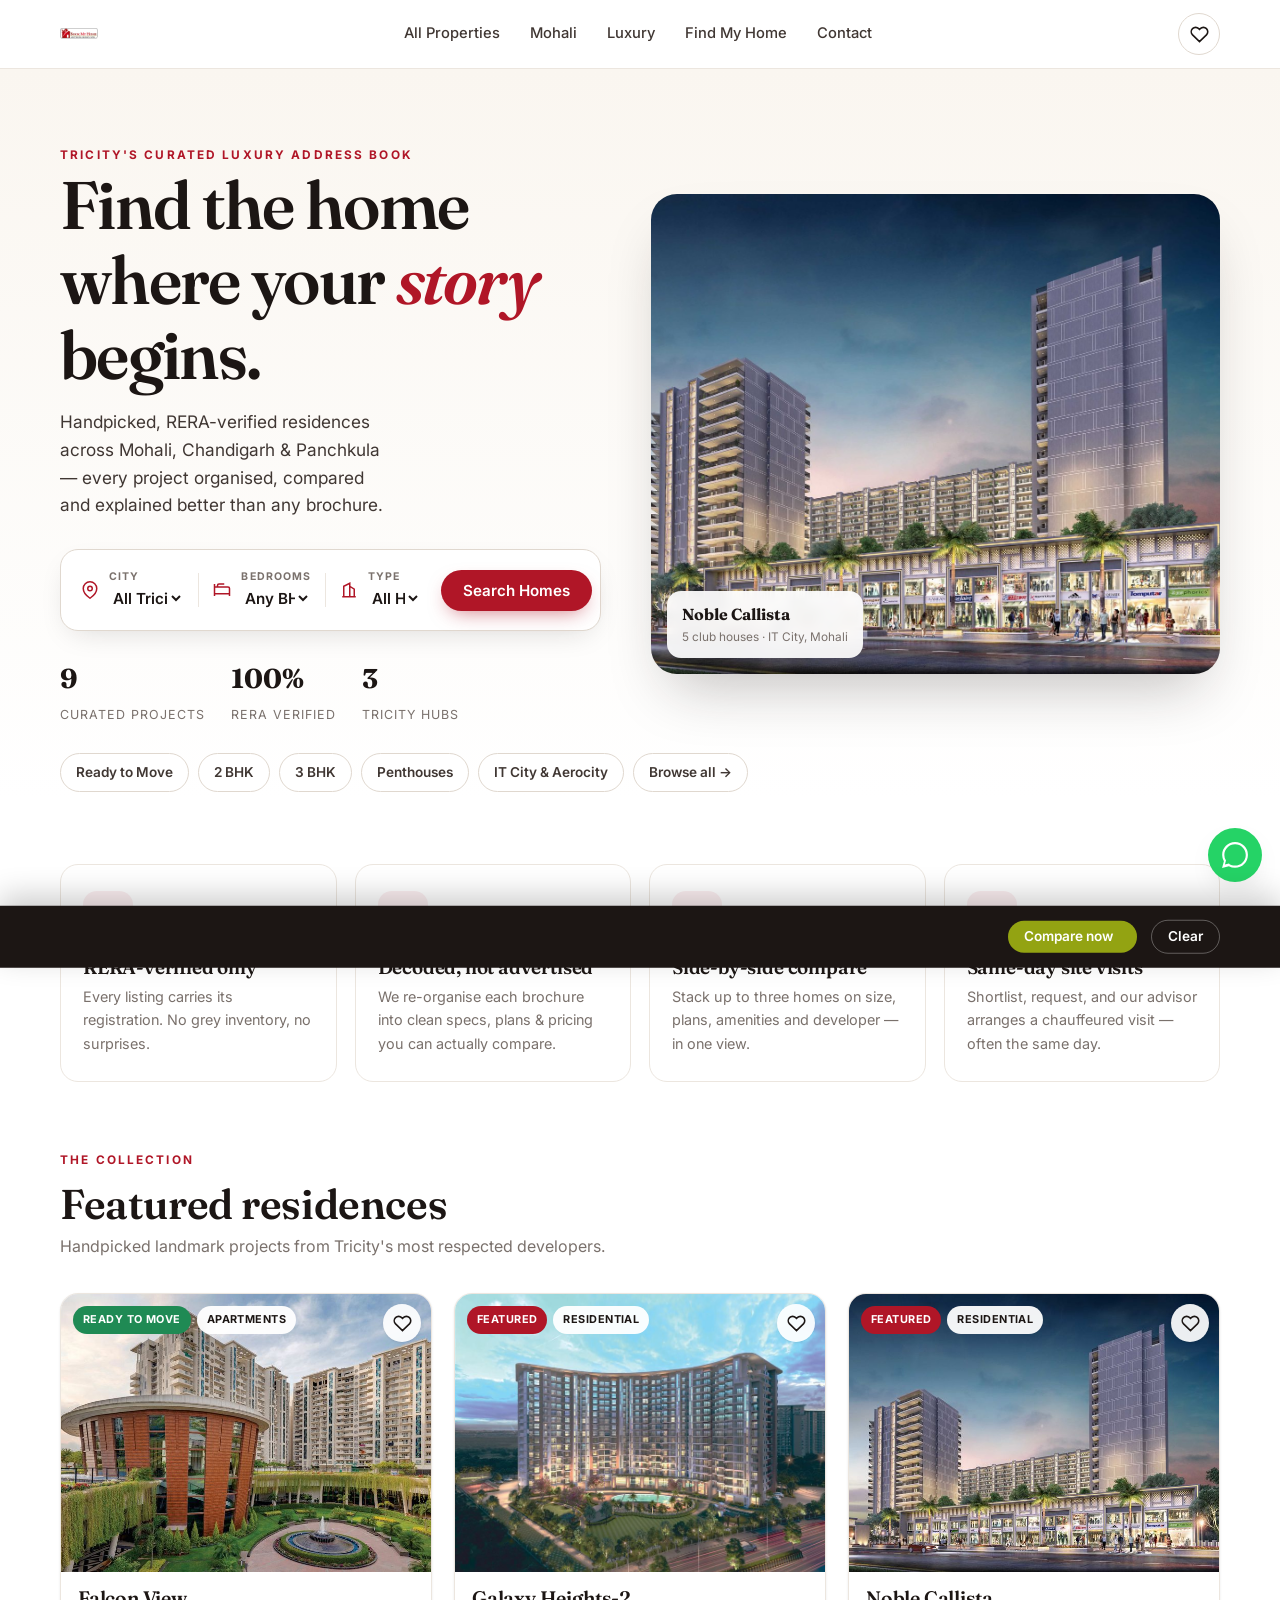
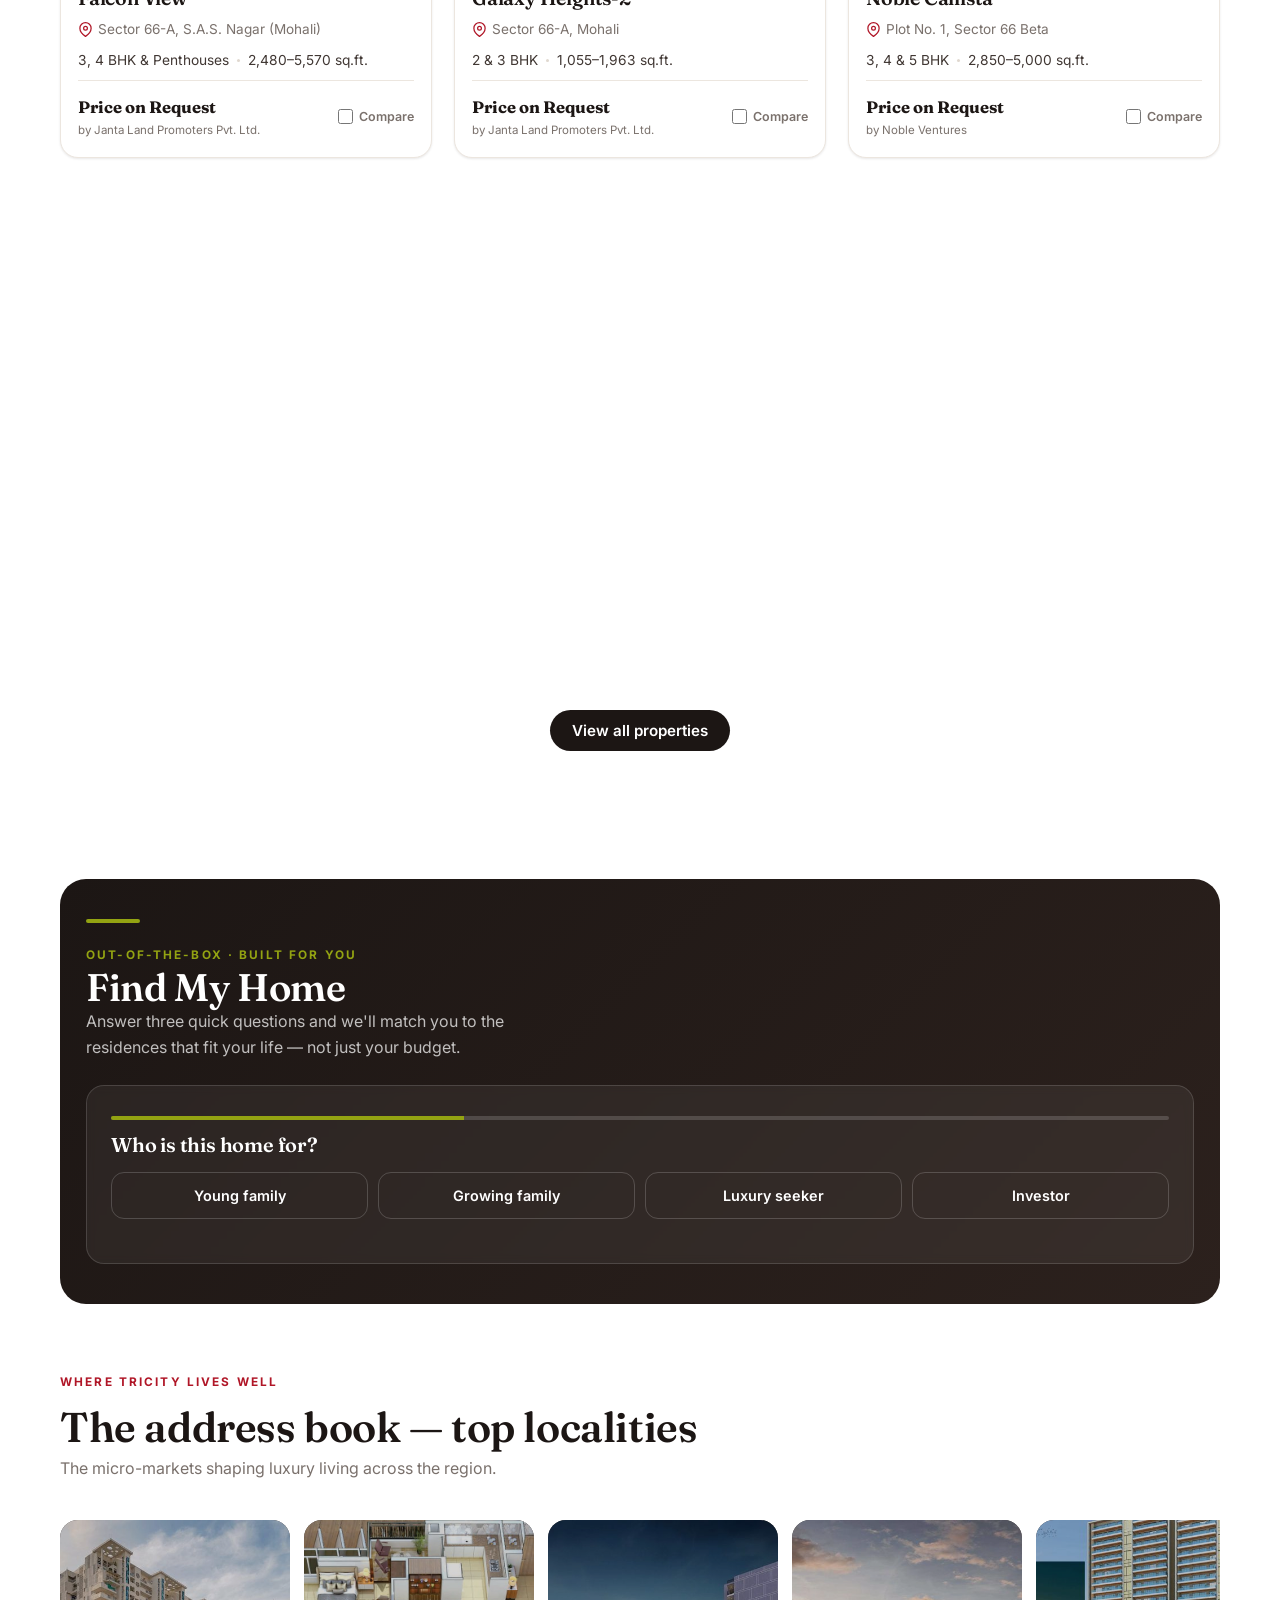
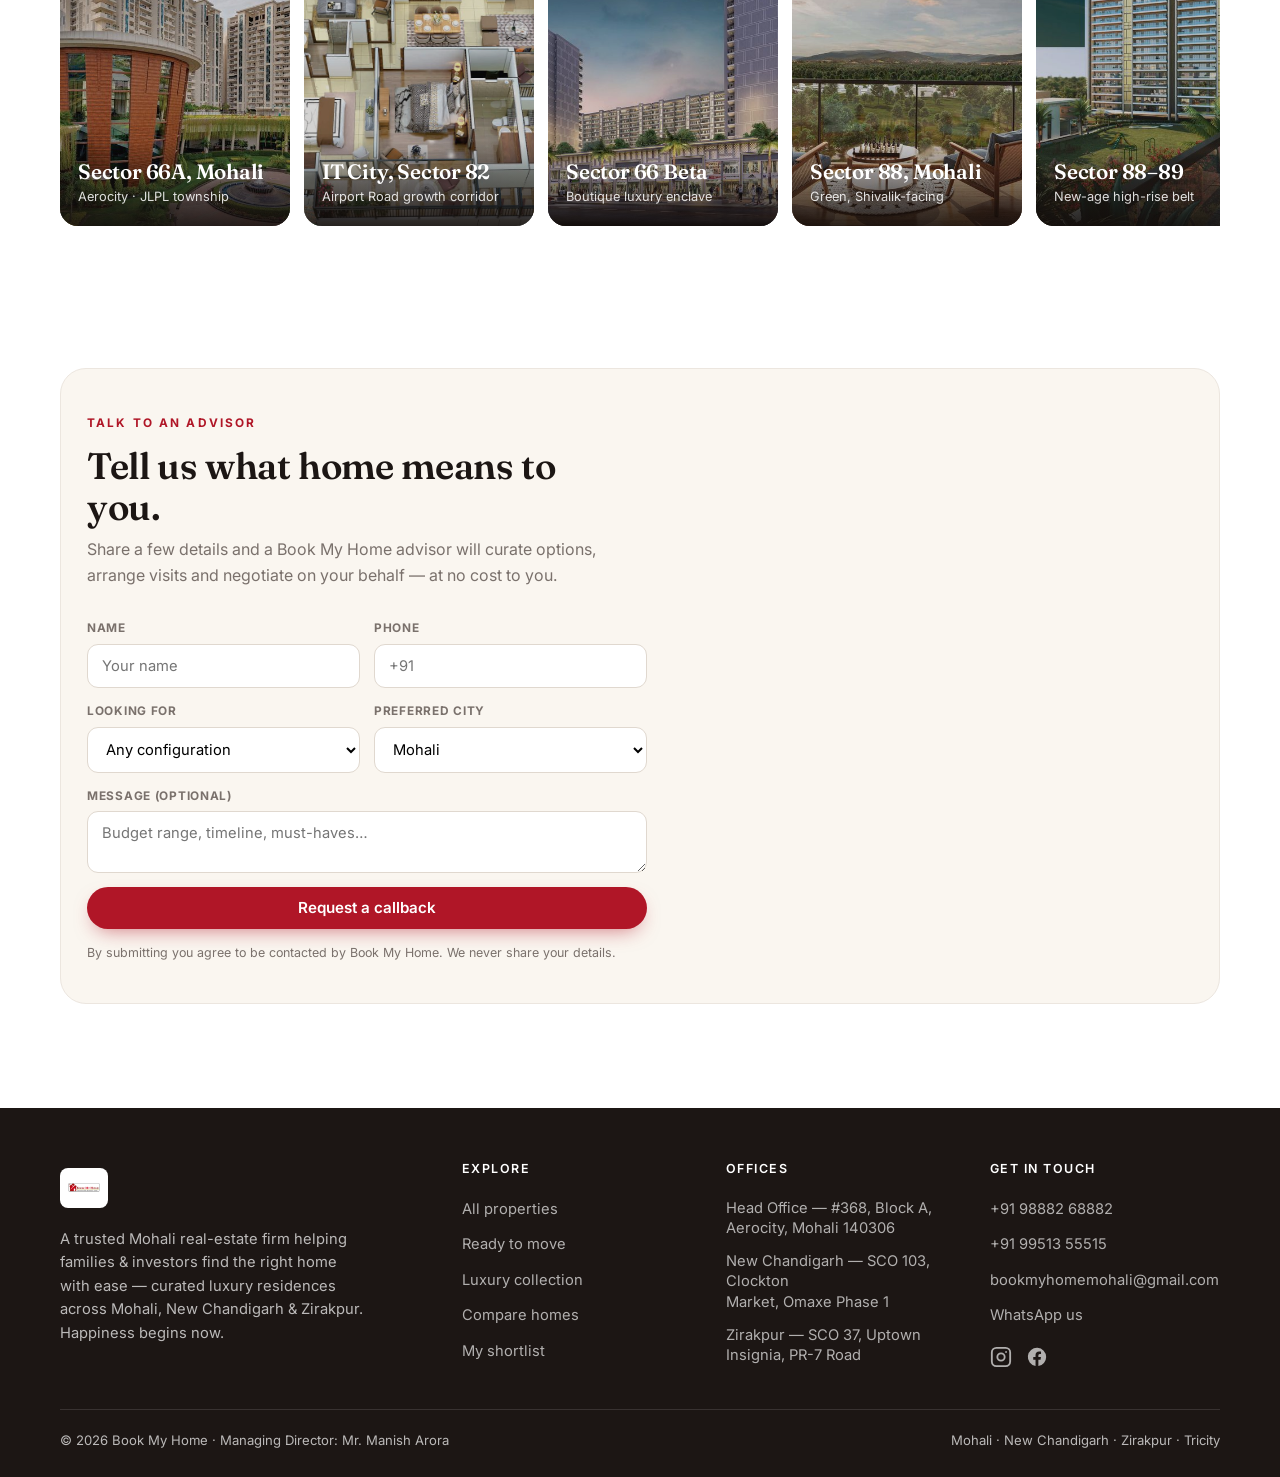
==== index.html @ 7f969dc4 "Book My Home — Tricity luxury property platform Static mobile-first listing site built from 9 develo" ====
<!DOCTYPE html>
<html lang="en">
<head>
<meta charset="UTF-8">
<meta name="viewport" content="width=device-width, initial-scale=1, viewport-fit=cover">
<title>Book My Home — Luxury Homes in Tricity · Mohali, Chandigarh & Panchkula</title>
<meta name="description" content="Discover handpicked luxury residences across Mohali, Chandigarh & Panchkula. RERA-verified projects, organised better than any brochure. Happiness begins now.">
<link rel="preconnect" href="https://fonts.googleapis.com">
<link rel="preconnect" href="https://fonts.gstatic.com" crossorigin>
<link href="https://fonts.googleapis.com/css2?family=Fraunces:ital,opsz,wght@0,9..144,400;0,9..144,500;0,9..144,600;1,9..144,500&family=Inter:wght@400;500;600;700&display=swap" rel="stylesheet">
<link rel="stylesheet" href="assets/css/styles.css">
<link rel="icon" href="assets/img/logo.jpg">
</head>
<body>

<!-- HEADER -->
<header class="site-header">
  <div class="wrap nav">
    <a class="brand" href="index.html">
      <img src="assets/img/logo.jpg" alt="Book My Home">
    </a>
    <nav class="nav-links">
      <a href="listings.html">All Properties</a>
      <a href="listings.html?city=Mohali">Mohali</a>
      <a href="listings.html?type=Penthouses">Luxury</a>
      <a href="#matcher">Find My Home</a>
      <a href="#contact">Contact</a>
    </nav>
    <div class="nav-actions">
      <a href="shortlist.html" class="icon-btn" aria-label="Shortlist">
        <svg width="19" height="19" viewBox="0 0 24 24" fill="none" stroke="currentColor" stroke-width="2"><path d="M20.8 4.6a5.5 5.5 0 00-7.8 0L12 5.6l-1-1a5.5 5.5 0 00-7.8 7.8l1 1L12 21l7.8-7.6 1-1a5.5 5.5 0 000-7.8z"/></svg>
        <span class="badge" data-shortlist-count style="display:none">0</span>
      </a>
      <a href="#contact" class="btn btn-primary btn-sm" style="display:none" id="hdrCta">Enquire</a>
      <button class="burger" id="burger" aria-label="Menu">
        <svg width="20" height="20" viewBox="0 0 24 24" fill="none" stroke="currentColor" stroke-width="2"><path d="M3 6h18M3 12h18M3 18h18"/></svg>
      </button>
    </div>
  </div>
</header>

<!-- MOBILE DRAWER -->
<div class="drawer" id="drawer">
  <div class="drawer-bg" data-close></div>
  <div class="drawer-panel">
    <div class="drawer-top">
      <img src="assets/img/logo.jpg" alt="Book My Home" style="height:34px">
      <button class="icon-btn" data-close aria-label="Close">✕</button>
    </div>
    <a href="listings.html">All Properties</a>
    <a href="listings.html?city=Mohali">Mohali</a>
    <a href="listings.html?type=Penthouses">Luxury Collection</a>
    <a href="#matcher" data-close>Find My Home</a>
    <a href="shortlist.html">My Shortlist</a>
    <a href="compare.html">Compare</a>
    <a href="#contact" data-close>Contact</a>
    <a href="#contact" class="btn btn-primary" style="margin-top:14px" data-close>Get a Callback</a>
  </div>
</div>

<!-- HERO -->
<section class="hero">
  <div class="wrap hero-inner">
    <div class="reveal">
      <span class="eyebrow">Tricity's curated luxury address book</span>
      <h1>Find the home<br>where your <em>story</em><br>begins.</h1>
      <p class="lede">Handpicked, RERA-verified residences across Mohali, Chandigarh &amp; Panchkula — every project organised, compared and explained better than any brochure.</p>
      <!-- SEARCH -->
      <form class="searchbar" id="heroSearch" action="listings.html">
        <label class="field">
          <svg width="18" height="18" viewBox="0 0 24 24" fill="none" stroke="currentColor" stroke-width="2"><path d="M21 10c0 7-9 13-9 13s-9-6-9-13a9 9 0 0118 0z"/><circle cx="12" cy="10" r="3"/></svg>
          <span><label style="display:block">City</label>
          <select name="city"><option value="">All Tricity</option><option>Mohali</option><option>Chandigarh</option><option>Panchkula</option></select></span>
        </label>
        <div class="div"></div>
        <label class="field">
          <svg width="18" height="18" viewBox="0 0 24 24" fill="none" stroke="currentColor" stroke-width="2"><path d="M2 4v16M2 8h18a2 2 0 012 2v10M2 17h20M6 8V6a2 2 0 012-2h7"/></svg>
          <span><label style="display:block">Bedrooms</label>
          <select name="bhk"><option value="">Any BHK</option><option value="2">2 BHK</option><option value="3">3 BHK</option><option value="4">4 BHK</option><option value="5">5 BHK</option></select></span>
        </label>
        <div class="div"></div>
        <label class="field">
          <svg width="18" height="18" viewBox="0 0 24 24" fill="none" stroke="currentColor" stroke-width="2"><path d="M3 21h18M5 21V7l8-4v18M19 21V11l-6-4"/></svg>
          <span><label style="display:block">Type</label>
          <select name="type"><option value="">All Homes</option><option>Apartments</option><option>Penthouses</option><option>Villas</option></select></span>
        </label>
        <div class="go"><button class="btn btn-primary btn-block" type="submit">Search Homes</button></div>
      </form>
      <div class="hero-stats">
        <div class="s"><b id="stProj">9</b><span>Curated projects</span></div>
        <div class="s"><b>100%</b><span>RERA verified</span></div>
        <div class="s"><b>3</b><span>Tricity hubs</span></div>
      </div>
    </div>
    <div class="hero-visual reveal">
      <img src="assets/img/projects/noble-callista/hero.jpg" alt="Luxury residences in Tricity" onerror="this.src='assets/img/projects/falcon-view/hero.jpg'">
      <div class="tag"><b>Noble Callista</b><span>5 club houses · IT City, Mohali</span></div>
    </div>
  </div>

  <!-- quick chips -->
  <div class="wrap" style="padding-top:26px;padding-bottom:8px">
    <div class="chips" id="quickChips">
      <a class="chip" href="listings.html?status=Ready">Ready to Move</a>
      <a class="chip" href="listings.html?bhk=2">2 BHK</a>
      <a class="chip" href="listings.html?bhk=3">3 BHK</a>
      <a class="chip" href="listings.html?type=Penthouses">Penthouses</a>
      <a class="chip" href="listings.html?city=Mohali">IT City &amp; Aerocity</a>
      <a class="chip" href="listings.html">Browse all →</a>
    </div>
  </div>
</section>

<!-- VALUE PROPS -->
<section class="section">
  <div class="wrap">
    <div class="vp-grid">
      <div class="vp reveal">
        <div class="ic"><svg width="24" height="24" viewBox="0 0 24 24" fill="none" stroke="currentColor" stroke-width="2"><path d="M9 11l3 3 8-8"/><path d="M20 12v6a2 2 0 01-2 2H6a2 2 0 01-2-2V6a2 2 0 012-2h9"/></svg></div>
        <h3>RERA-verified only</h3><p>Every listing carries its registration. No grey inventory, no surprises.</p>
      </div>
      <div class="vp reveal">
        <div class="ic"><svg width="24" height="24" viewBox="0 0 24 24" fill="none" stroke="currentColor" stroke-width="2"><path d="M4 4h16v4H4zM4 12h16v8H4z"/><path d="M8 16h4"/></svg></div>
        <h3>Decoded, not advertised</h3><p>We re-organise each brochure into clean specs, plans &amp; pricing you can actually compare.</p>
      </div>
      <div class="vp reveal">
        <div class="ic"><svg width="24" height="24" viewBox="0 0 24 24" fill="none" stroke="currentColor" stroke-width="2"><path d="M3 3v18h18"/><path d="M7 14l4-4 3 3 5-6"/></svg></div>
        <h3>Side-by-side compare</h3><p>Stack up to three homes on size, plans, amenities and developer — in one view.</p>
      </div>
      <div class="vp reveal">
        <div class="ic"><svg width="24" height="24" viewBox="0 0 24 24" fill="none" stroke="currentColor" stroke-width="2"><circle cx="12" cy="12" r="9"/><path d="M12 7v5l3 2"/></svg></div>
        <h3>Same-day site visits</h3><p>Shortlist, request, and our advisor arranges a chauffeured visit — often the same day.</p>
      </div>
    </div>
  </div>
</section>

<!-- FEATURED -->
<section class="section" style="padding-top:0">
  <div class="wrap">
    <div class="section-head">
      <span class="eyebrow">The collection</span>
      <h2>Featured residences</h2>
      <p>Handpicked landmark projects from Tricity's most respected developers.</p>
    </div>
    <div class="grid cards" id="featuredGrid"></div>
    <div class="center" style="margin-top:34px"><a href="listings.html" class="btn btn-dark">View all properties</a></div>
  </div>
</section>

<!-- FIND MY HOME (matcher) -->
<section class="section" id="matcher">
  <div class="wrap">
    <div class="matcher reveal">
      <div class="accent-line"></div>
      <span class="eyebrow" style="color:var(--accent)">Out-of-the-box · built for you</span>
      <h2>Find My Home</h2>
      <p>Answer three quick questions and we'll match you to the residences that fit your life — not just your budget.</p>
      <div class="q-card" id="matchQ">
        <div class="q-progress"><i id="qBar"></i></div>
        <h3 id="qTitle" style="color:#fff;margin-top:14px;font-size:1.25rem">Who is this home for?</h3>
        <div class="opts" id="qOpts"></div>
        <div style="display:flex;gap:10px;margin-top:20px">
          <button class="btn btn-ghost btn-sm" id="qBack" style="background:transparent;color:#fff;border-color:rgba(255,255,255,.25);display:none">Back</button>
        </div>
      </div>
      <div id="matchResult" class="hide"></div>
    </div>
  </div>
</section>

<!-- LOCALITIES -->
<section class="section" style="padding-top:0">
  <div class="wrap">
    <div class="section-head">
      <span class="eyebrow">Where Tricity lives well</span>
      <h2>The address book — top localities</h2>
      <p>The micro-markets shaping luxury living across the region.</p>
    </div>
    <div class="loc-strip" id="locStrip"></div>
  </div>
</section>

<!-- CTA / CONTACT -->
<section class="section" id="contact">
  <div class="wrap">
    <div style="background:var(--cream);border:1px solid var(--line);border-radius:var(--radius-lg);padding:40px 26px;display:grid;gap:30px" class="reveal">
      <div style="max-width:520px">
        <span class="eyebrow">Talk to an advisor</span>
        <h2 style="font-size:clamp(1.6rem,5vw,2.3rem);margin:10px 0">Tell us what home means to you.</h2>
        <p style="color:var(--muted)">Share a few details and a Book My Home advisor will curate options, arrange visits and negotiate on your behalf — at no cost to you.</p>
      </div>
      <form id="leadForm" style="display:grid;gap:14px;max-width:560px">
        <div style="display:grid;gap:14px;grid-template-columns:1fr 1fr">
          <div class="field-row"><label>Name</label><input name="name" required placeholder="Your name"></div>
          <div class="field-row"><label>Phone</label><input name="phone" required placeholder="+91" inputmode="tel"></div>
        </div>
        <div style="display:grid;gap:14px;grid-template-columns:1fr 1fr">
          <div class="field-row"><label>Looking for</label>
            <select name="bhk"><option value="">Any configuration</option><option>2 BHK</option><option>3 BHK</option><option>4 BHK</option><option>5 BHK / Penthouse</option></select></div>
          <div class="field-row"><label>Preferred city</label>
            <select name="city"><option>Mohali</option><option>Chandigarh</option><option>Panchkula</option><option>Open to all</option></select></div>
        </div>
        <div class="field-row"><label>Message (optional)</label><textarea name="msg" rows="2" placeholder="Budget range, timeline, must-haves…"></textarea></div>
        <button class="btn btn-primary" type="submit">Request a callback</button>
        <p style="font-size:.78rem;color:var(--muted)">By submitting you agree to be contacted by Book My Home. We never share your details.</p>
      </form>
    </div>
  </div>
</section>

<!-- FOOTER -->
<footer class="footer" id="footer"></footer>

<!-- FAB -->
<div class="fab">
  <a class="wa" href="https://wa.me/919888268882?text=Hi%20Book%20My%20Home%2C%20I'm%20looking%20for%20a%20home%20in%20Tricity" aria-label="WhatsApp" target="_blank" rel="noopener">
    <svg width="26" height="26" viewBox="0 0 24 24" fill="currentColor"><path d="M.057 24l1.687-6.163a11.867 11.867 0 01-1.587-5.946C.16 5.335 5.495 0 12.05 0a11.82 11.82 0 018.413 3.488 11.82 11.82 0 013.48 8.414c-.003 6.557-5.338 11.892-11.893 11.892a11.9 11.9 0 01-5.688-1.448L.057 24zm6.597-3.807c1.676.995 3.276 1.591 5.392 1.592 5.448 0 9.886-4.434 9.889-9.885.002-5.462-4.415-9.89-9.881-9.892-5.452 0-9.887 4.434-9.889 9.884a9.86 9.86 0 001.51 5.26l-.999 3.648 3.743-.927.235.085z"/></svg>
  </a>
  <button class="top" id="toTop" style="display:none" aria-label="Top">
    <svg width="22" height="22" viewBox="0 0 24 24" fill="none" stroke="currentColor" stroke-width="2"><path d="M12 19V5M5 12l7-7 7 7"/></svg>
  </button>
</div>

<script src="assets/js/data.js"></script>
<script src="assets/js/app.js"></script>
<script src="assets/js/footer.js"></script>
<script src="assets/js/home.js"></script>
</body>
</html>
---- assets/css/styles.css ----
/* ============================================================
   Book My Home — design system
   Tricity (Mohali · Chandigarh · Panchkula) luxury property platform
   Mobile-first. No framework, no build step.
   ============================================================ */

:root{
  /* brand (from logo) */
  --brand:#b01627;          /* deep red */
  --brand-dark:#7d0f1b;
  --brand-soft:#fbeef0;
  --accent:#93a312;         /* olive-lime accent line */
  --accent-dark:#76850c;
  --gold:#b8923f;

  --ink:#1c1614;
  --ink-2:#403733;
  --muted:#7a716c;
  --line:#ece6df;
  --line-2:#e0d8cf;
  --bg:#ffffff;
  --cream:#faf6f0;
  --cream-2:#f4ede3;
  --ok:#1f8a54;

  --radius:18px;
  --radius-sm:12px;
  --radius-lg:26px;
  --shadow-sm:0 1px 3px rgba(28,22,20,.06),0 1px 2px rgba(28,22,20,.04);
  --shadow:0 10px 30px -12px rgba(28,22,20,.18);
  --shadow-lg:0 30px 60px -20px rgba(28,22,20,.28);
  --maxw:1200px;

  --serif:"Fraunces","Playfair Display",Georgia,serif;
  --sans:"Inter",-apple-system,BlinkMacSystemFont,"Segoe UI",sans-serif;
}

*{box-sizing:border-box;margin:0;padding:0}
html{scroll-behavior:smooth;-webkit-text-size-adjust:100%}
body{
  font-family:var(--sans);color:var(--ink);background:var(--bg);
  line-height:1.6;font-size:16px;-webkit-font-smoothing:antialiased;
  overflow-x:hidden;
}
img{max-width:100%;display:block}
a{color:inherit;text-decoration:none}
button{font-family:inherit;cursor:pointer;border:none;background:none}
ul{list-style:none}
h1,h2,h3,h4{font-family:var(--serif);font-weight:600;line-height:1.12;letter-spacing:-.01em;color:var(--ink)}
.serif{font-family:var(--serif)}

.wrap{max-width:var(--maxw);margin:0 auto;padding:0 20px}
.eyebrow{font-size:.74rem;font-weight:700;letter-spacing:.18em;text-transform:uppercase;color:var(--brand)}
.eyebrow.muted{color:var(--muted)}
.section{padding:64px 0}
.section-head{max-width:640px;margin-bottom:34px}
.section-head h2{font-size:clamp(1.7rem,5vw,2.6rem);margin:10px 0 6px}
.section-head p{color:var(--muted)}
.center{text-align:center;margin-left:auto;margin-right:auto}

/* ---------- buttons ---------- */
.btn{
  display:inline-flex;align-items:center;gap:8px;justify-content:center;
  font-weight:600;font-size:.95rem;padding:13px 22px;border-radius:999px;
  transition:.2s ease;white-space:nowrap;line-height:1;
}
.btn-primary{background:var(--brand);color:#fff;box-shadow:0 8px 20px -8px rgba(176,22,39,.6)}
.btn-primary:hover{background:var(--brand-dark);transform:translateY(-1px)}
.btn-dark{background:var(--ink);color:#fff}
.btn-dark:hover{background:#000}
.btn-ghost{background:#fff;color:var(--ink);border:1.5px solid var(--line-2)}
.btn-ghost:hover{border-color:var(--ink);background:var(--cream)}
.btn-accent{background:var(--accent);color:#fff}
.btn-accent:hover{background:var(--accent-dark)}
.btn-sm{padding:9px 16px;font-size:.85rem}
.btn-block{display:flex;width:100%}

/* ---------- header ---------- */
.site-header{
  position:sticky;top:0;z-index:60;background:rgba(255,255,255,.86);
  backdrop-filter:saturate(160%) blur(14px);border-bottom:1px solid var(--line);
}
.nav{display:flex;align-items:center;justify-content:space-between;height:68px}
.brand{display:flex;align-items:center;gap:11px}
.brand img{height:38px;width:auto}
.brand .bk{font-family:var(--serif);font-weight:600;font-size:1.18rem;letter-spacing:-.01em;line-height:1}
.brand .bk b{color:var(--brand)}
.brand small{display:block;font-family:var(--sans);font-size:.56rem;letter-spacing:.22em;text-transform:uppercase;color:var(--muted);margin-top:3px}
.nav-links{display:none;gap:30px;align-items:center}
.nav-links a{font-size:.92rem;font-weight:500;color:var(--ink-2);position:relative}
.nav-links a:hover{color:var(--brand)}
.nav-actions{display:flex;align-items:center;gap:10px}
.icon-btn{position:relative;width:42px;height:42px;border-radius:50%;display:grid;place-items:center;border:1.5px solid var(--line-2);color:var(--ink);background:#fff;transition:.2s}
.icon-btn:hover{border-color:var(--brand);color:var(--brand)}
.icon-btn .badge{position:absolute;top:-5px;right:-5px;min-width:19px;height:19px;border-radius:10px;background:var(--brand);color:#fff;font-size:.66rem;font-weight:700;display:grid;place-items:center;padding:0 5px;font-family:var(--sans)}
.burger{display:grid;width:42px;height:42px;place-items:center;border:1.5px solid var(--line-2);border-radius:50%}
@media(min-width:900px){.nav-links{display:flex}.burger{display:none}}

/* mobile drawer */
.drawer{position:fixed;inset:0;z-index:80;visibility:hidden;pointer-events:none}
.drawer.open{visibility:visible;pointer-events:auto}
.drawer-bg{position:absolute;inset:0;background:rgba(20,14,12,.45);opacity:0;transition:.3s}
.drawer.open .drawer-bg{opacity:1}
.drawer-panel{position:absolute;top:0;right:0;height:100%;width:82%;max-width:340px;background:#fff;transform:translateX(100%);transition:.32s cubic-bezier(.4,0,.2,1);padding:26px 24px;display:flex;flex-direction:column;gap:6px}
.drawer.open .drawer-panel{transform:none}
.drawer-panel a{padding:15px 6px;font-size:1.05rem;font-weight:500;border-bottom:1px solid var(--line);display:flex;align-items:center;gap:12px}
.drawer-panel a:hover{color:var(--brand)}
.drawer-top{display:flex;justify-content:space-between;align-items:center;margin-bottom:18px}

/* ---------- hero ---------- */
.hero{position:relative;background:linear-gradient(180deg,var(--cream),#fff);padding:54px 0 0;overflow:hidden}
.hero-inner{display:grid;gap:34px}
.hero h1{font-size:clamp(2.3rem,8vw,4.2rem);letter-spacing:-.025em}
.hero h1 em{font-style:italic;color:var(--brand)}
.hero p.lede{font-size:1.08rem;color:var(--ink-2);max-width:30ch;margin-top:16px}
.hero-stats{display:flex;gap:26px;margin-top:26px;flex-wrap:wrap}
.hero-stats .s b{font-family:var(--serif);font-size:1.7rem;display:block;color:var(--ink)}
.hero-stats .s span{font-size:.78rem;color:var(--muted);text-transform:uppercase;letter-spacing:.08em}
.hero-visual{position:relative;border-radius:var(--radius-lg);overflow:hidden;box-shadow:var(--shadow-lg);min-height:300px;background:var(--cream-2)}
.hero-visual img{width:100%;height:100%;object-fit:cover;position:absolute;inset:0}
.hero-visual .tag{position:absolute;left:16px;bottom:16px;background:rgba(255,255,255,.92);backdrop-filter:blur(6px);border-radius:14px;padding:11px 15px;box-shadow:var(--shadow)}
.hero-visual .tag b{font-family:var(--serif);font-size:1rem}
.hero-visual .tag span{font-size:.74rem;color:var(--muted);display:block}
@media(min-width:900px){
  .hero{padding:72px 0 0}
  .hero-inner{grid-template-columns:1fr 1.05fr;align-items:center;gap:50px}
  .hero-visual{min-height:480px}
}

/* ---------- search bar ---------- */
.searchbar{background:#fff;border:1px solid var(--line-2);border-radius:var(--radius);box-shadow:var(--shadow);padding:8px;margin-top:30px;display:grid;gap:8px}
.searchbar .field{display:flex;align-items:center;gap:10px;padding:11px 14px;border-radius:var(--radius-sm)}
.searchbar .field:hover{background:var(--cream)}
.searchbar .field svg{color:var(--brand);flex-shrink:0}
.searchbar .field label{display:block;font-size:.66rem;text-transform:uppercase;letter-spacing:.1em;color:var(--muted);font-weight:700}
.searchbar select,.searchbar input{border:none;background:none;font-family:inherit;font-size:.95rem;font-weight:600;color:var(--ink);width:100%;outline:none;padding:2px 0;cursor:pointer}
.searchbar .div{display:none}
@media(min-width:760px){
  .searchbar{grid-template-columns:1.2fr 1px 1fr 1px 1fr auto;align-items:center;gap:0;padding:8px 8px 8px 6px}
  .searchbar .div{display:block;height:34px;width:1px;background:var(--line)}
  .searchbar .go{padding-left:6px}
}

/* ---------- chips ---------- */
.chips{display:flex;gap:9px;flex-wrap:wrap}
.chip{padding:8px 15px;border-radius:999px;border:1.5px solid var(--line-2);font-size:.85rem;font-weight:600;color:var(--ink-2);background:#fff;transition:.18s;white-space:nowrap}
.chip:hover{border-color:var(--brand);color:var(--brand)}
.chip.active{background:var(--ink);color:#fff;border-color:var(--ink)}
.chip.accent.active{background:var(--brand);border-color:var(--brand)}

/* ---------- project card ---------- */
.grid{display:grid;gap:22px}
.grid.cards{grid-template-columns:1fr}
@media(min-width:640px){.grid.cards{grid-template-columns:repeat(2,1fr)}}
@media(min-width:1000px){.grid.cards{grid-template-columns:repeat(3,1fr)}}

.card{background:#fff;border:1px solid var(--line);border-radius:var(--radius);overflow:hidden;box-shadow:var(--shadow-sm);transition:.25s;display:flex;flex-direction:column;position:relative}
.card:hover{box-shadow:var(--shadow);transform:translateY(-4px);border-color:var(--line-2)}
.card-media{position:relative;aspect-ratio:4/3;background:var(--cream-2);overflow:hidden}
.card-media img{width:100%;height:100%;object-fit:cover;transition:.5s}
.card:hover .card-media img{transform:scale(1.05)}
.card-media .pills{position:absolute;top:12px;left:12px;display:flex;gap:6px;flex-wrap:wrap}
.pill{font-size:.68rem;font-weight:700;letter-spacing:.04em;padding:5px 10px;border-radius:999px;background:rgba(255,255,255,.94);backdrop-filter:blur(4px);color:var(--ink);text-transform:uppercase}
.pill.brand{background:var(--brand);color:#fff}
.pill.accent{background:var(--accent);color:#fff}
.pill.ready{background:var(--ok);color:#fff}
.card-fav{position:absolute;top:10px;right:10px;width:38px;height:38px;border-radius:50%;background:rgba(255,255,255,.92);backdrop-filter:blur(4px);display:grid;place-items:center;color:var(--ink);box-shadow:var(--shadow-sm);transition:.2s}
.card-fav:hover{color:var(--brand);transform:scale(1.08)}
.card-fav.on{color:var(--brand)}
.card-fav.on svg{fill:var(--brand)}
.card-body{padding:16px 17px 18px;display:flex;flex-direction:column;gap:9px;flex:1}
.card-body h3{font-size:1.22rem}
.card-loc{display:flex;align-items:center;gap:5px;font-size:.85rem;color:var(--muted)}
.card-loc svg{color:var(--brand);flex-shrink:0}
.card-cfg{display:flex;align-items:center;gap:8px;font-size:.86rem;color:var(--ink-2);flex-wrap:wrap}
.card-cfg .dot{width:3px;height:3px;border-radius:50%;background:var(--line-2)}
.card-foot{margin-top:auto;padding-top:13px;border-top:1px solid var(--line);display:flex;align-items:center;justify-content:space-between;gap:8px}
.card-price b{font-family:var(--serif);font-size:1.04rem;color:var(--ink)}
.card-price span{display:block;font-size:.72rem;color:var(--muted)}
.card-dev{font-size:.74rem;color:var(--muted)}
.card-cmp{display:flex;align-items:center;gap:6px;font-size:.78rem;font-weight:600;color:var(--muted)}
.card-cmp input{accent-color:var(--brand);width:15px;height:15px}

/* ---------- listings layout ---------- */
.listing-top{background:var(--cream);border-bottom:1px solid var(--line);padding:26px 0}
.listing-top h1{font-size:clamp(1.6rem,5vw,2.3rem)}
.toolbar{display:flex;gap:10px;align-items:center;flex-wrap:wrap;margin-top:18px}
.toolbar .search{flex:1;min-width:200px;display:flex;align-items:center;gap:9px;background:#fff;border:1.5px solid var(--line-2);border-radius:999px;padding:11px 17px}
.toolbar .search input{border:none;outline:none;font-family:inherit;font-size:.92rem;width:100%;background:none}
.toolbar select{background:#fff;border:1.5px solid var(--line-2);border-radius:999px;padding:11px 16px;font-family:inherit;font-weight:600;font-size:.88rem;color:var(--ink);cursor:pointer}
.filters{display:flex;gap:18px;align-items:flex-start;padding:26px 0}
.filter-panel{display:none;flex:0 0 256px;position:sticky;top:84px}
.filter-panel.show{display:block}
.fbox{background:#fff;border:1px solid var(--line);border-radius:var(--radius);padding:20px;box-shadow:var(--shadow-sm)}
.fgroup{padding:15px 0;border-bottom:1px solid var(--line)}
.fgroup:first-child{padding-top:0}
.fgroup:last-child{border-bottom:none;padding-bottom:0}
.fgroup h4{font-family:var(--sans);font-size:.72rem;text-transform:uppercase;letter-spacing:.1em;color:var(--muted);margin-bottom:12px;font-weight:700}
.results{flex:1;min-width:0}
.results-head{display:flex;align-items:center;justify-content:space-between;margin-bottom:18px;gap:10px;flex-wrap:wrap}
.results-head .count{font-size:.9rem;color:var(--muted)}
.results-head .count b{color:var(--ink)}
@media(min-width:980px){.filter-panel{display:block}.mob-filter-btn{display:none}}

input[type=range]{width:100%;accent-color:var(--brand)}
.range-vals{display:flex;justify-content:space-between;font-size:.8rem;color:var(--ink-2);font-weight:600;margin-top:8px}

/* ---------- detail page ---------- */
.detail-hero{position:relative}
.gallery{display:grid;grid-template-columns:1fr;gap:6px}
.gallery .g-main{aspect-ratio:16/10;border-radius:0;overflow:hidden;background:var(--cream-2);cursor:zoom-in;position:relative}
.gallery .g-main img{width:100%;height:100%;object-fit:cover}
.gallery .g-thumbs{display:flex;gap:6px;overflow-x:auto;padding-bottom:4px;scrollbar-width:thin}
.gallery .g-thumbs img{height:64px;width:90px;flex:0 0 auto;object-fit:cover;border-radius:8px;cursor:pointer;opacity:.65;transition:.2s;border:2px solid transparent}
.gallery .g-thumbs img.active{opacity:1;border-color:var(--brand)}
@media(min-width:760px){
  .gallery{grid-template-columns:2fr 1fr;grid-auto-rows:1fr}
  .gallery .g-main{aspect-ratio:auto;height:100%;border-radius:var(--radius)}
  .gallery .g-side{display:grid;grid-template-rows:1fr 1fr;gap:6px}
  .gallery .g-side img{width:100%;height:100%;object-fit:cover;border-radius:var(--radius);cursor:zoom-in}
  .gallery .g-thumbs{grid-column:1/-1}
}
.detail-grid{display:grid;gap:34px;padding:34px 0}
@media(min-width:980px){.detail-grid{grid-template-columns:1fr 360px;align-items:start}}
.detail-title h1{font-size:clamp(1.8rem,5vw,2.7rem)}
.detail-title .meta{display:flex;align-items:center;gap:8px;color:var(--muted);margin-top:8px;flex-wrap:wrap}
.kv-grid{display:grid;grid-template-columns:repeat(2,1fr);gap:1px;background:var(--line);border:1px solid var(--line);border-radius:var(--radius);overflow:hidden;margin:24px 0}
@media(min-width:620px){.kv-grid{grid-template-columns:repeat(4,1fr)}}
.kv{background:#fff;padding:16px 15px}
.kv span{font-size:.72rem;text-transform:uppercase;letter-spacing:.07em;color:var(--muted);font-weight:700}
.kv b{font-family:var(--serif);font-size:1.12rem;display:block;margin-top:3px;font-weight:600}
.block{padding:26px 0;border-top:1px solid var(--line)}
.block h2{font-size:1.5rem;margin-bottom:16px}
.block h2 .em{color:var(--brand)}
.prose p{color:var(--ink-2);margin-bottom:13px}
.amen-grid{display:grid;grid-template-columns:repeat(2,1fr);gap:12px}
@media(min-width:620px){.amen-grid{grid-template-columns:repeat(3,1fr)}}
.amen{display:flex;align-items:center;gap:11px;font-size:.92rem;color:var(--ink-2)}
.amen .ic{width:38px;height:38px;border-radius:11px;background:var(--brand-soft);color:var(--brand);display:grid;place-items:center;flex-shrink:0}
.cfg-table{width:100%;border-collapse:collapse;font-size:.92rem}
.cfg-table th{text-align:left;font-family:var(--sans);font-size:.72rem;text-transform:uppercase;letter-spacing:.07em;color:var(--muted);padding:12px 14px;background:var(--cream);font-weight:700}
.cfg-table td{padding:13px 14px;border-top:1px solid var(--line)}
.cfg-table tr:hover td{background:var(--cream)}
.cfg-table .bhk{font-weight:700;color:var(--ink)}
.spec-list{display:grid;gap:1px;background:var(--line);border:1px solid var(--line);border-radius:var(--radius);overflow:hidden}
.spec-list .row{background:#fff;padding:14px 16px;display:grid;grid-template-columns:140px 1fr;gap:12px}
.spec-list .row span{font-weight:700;color:var(--ink);font-size:.86rem}
.spec-list .row p{color:var(--ink-2);font-size:.9rem;margin:0}
.fp-grid{display:grid;grid-template-columns:repeat(2,1fr);gap:14px}
@media(min-width:760px){.fp-grid{grid-template-columns:repeat(3,1fr)}}
.fp{border:1px solid var(--line);border-radius:var(--radius-sm);overflow:hidden;background:#fff;cursor:zoom-in}
.fp img{width:100%;aspect-ratio:1;object-fit:contain;background:var(--cream)}

/* sticky enquiry card */
.enquire-card{position:sticky;top:84px;background:#fff;border:1px solid var(--line-2);border-radius:var(--radius);box-shadow:var(--shadow);padding:22px;display:flex;flex-direction:column;gap:14px}
.enquire-card .price b{font-family:var(--serif);font-size:1.5rem}
.enquire-card .price span{font-size:.8rem;color:var(--muted)}
.field-row{display:flex;flex-direction:column;gap:6px}
.field-row label{font-size:.74rem;font-weight:700;text-transform:uppercase;letter-spacing:.06em;color:var(--muted)}
.field-row input,.field-row textarea,.field-row select{border:1.5px solid var(--line-2);border-radius:11px;padding:12px 14px;font-family:inherit;font-size:.92rem;outline:none;transition:.2s;background:#fff}
.field-row input:focus,.field-row textarea:focus,.field-row select:focus{border-color:var(--brand)}

/* EMI calculator */
.emi{background:var(--cream);border:1px solid var(--line);border-radius:var(--radius);padding:22px}
.emi .out{font-family:var(--serif);font-size:2rem;color:var(--brand);margin:6px 0 2px}
.emi-row{margin:16px 0}
.emi-row .lbl{display:flex;justify-content:space-between;font-size:.84rem;font-weight:600;margin-bottom:8px}
.emi-row .lbl b{color:var(--brand)}

/* ---------- value props ---------- */
.vp-grid{display:grid;gap:18px;grid-template-columns:1fr}
@media(min-width:680px){.vp-grid{grid-template-columns:repeat(2,1fr)}}
@media(min-width:1000px){.vp-grid{grid-template-columns:repeat(4,1fr)}}
.vp{padding:26px 22px;border:1px solid var(--line);border-radius:var(--radius);background:#fff;transition:.25s}
.vp:hover{border-color:var(--brand);transform:translateY(-3px);box-shadow:var(--shadow)}
.vp .ic{width:50px;height:50px;border-radius:14px;background:var(--brand-soft);color:var(--brand);display:grid;place-items:center;margin-bottom:16px}
.vp h3{font-size:1.18rem;margin-bottom:7px}
.vp p{font-size:.9rem;color:var(--muted)}

/* ---------- matcher (Find My Home) ---------- */
.matcher{background:linear-gradient(135deg,var(--ink),#2c211d);color:#fff;border-radius:var(--radius-lg);padding:40px 26px;position:relative;overflow:hidden}
.matcher h2{color:#fff;font-size:clamp(1.6rem,5vw,2.4rem)}
.matcher p{color:rgba(255,255,255,.72);max-width:46ch}
.matcher .accent-line{width:54px;height:4px;background:var(--accent);border-radius:2px;margin-bottom:18px}
.q-card{background:rgba(255,255,255,.06);border:1px solid rgba(255,255,255,.14);border-radius:var(--radius);padding:24px;margin-top:24px;backdrop-filter:blur(4px)}
.q-card .opts{display:grid;gap:10px;grid-template-columns:1fr 1fr;margin-top:16px}
@media(min-width:620px){.q-card .opts{grid-template-columns:repeat(4,1fr)}}
.opt{padding:14px 12px;border-radius:13px;border:1.5px solid rgba(255,255,255,.18);text-align:center;font-weight:600;font-size:.9rem;transition:.2s;color:#fff}
.opt:hover{border-color:var(--accent);background:rgba(147,163,18,.16)}
.opt.sel{background:var(--accent);border-color:var(--accent)}
.q-progress{height:4px;background:rgba(255,255,255,.16);border-radius:2px;overflow:hidden;margin-top:6px}
.q-progress i{display:block;height:100%;background:var(--accent);transition:.4s;width:25%}

/* ---------- locality strip ---------- */
.loc-strip{display:flex;gap:14px;overflow-x:auto;padding:4px 0 14px;scrollbar-width:none}
.loc-strip::-webkit-scrollbar{display:none}
.loc-card{flex:0 0 230px;border-radius:var(--radius);overflow:hidden;position:relative;aspect-ratio:3/4;background:var(--ink)}
.loc-card img{width:100%;height:100%;object-fit:cover;opacity:.82}
.loc-card .lc-body{position:absolute;inset:auto 0 0 0;padding:18px;background:linear-gradient(transparent,rgba(20,14,12,.86));color:#fff}
.loc-card h3{color:#fff;font-size:1.3rem}
.loc-card span{font-size:.8rem;opacity:.85}

/* ---------- map ---------- */
#map,.mini-map{width:100%;height:340px;border-radius:var(--radius);border:1px solid var(--line);z-index:1}
.leaflet-container{font-family:var(--sans)!important}

/* ---------- compare bar ---------- */
.compare-bar{position:fixed;left:0;right:0;bottom:0;z-index:70;background:var(--ink);color:#fff;transform:translateY(110%);transition:.3s;box-shadow:0 -10px 30px rgba(0,0,0,.2)}
.compare-bar.show{transform:none}
.compare-bar .inner{display:flex;align-items:center;gap:14px;padding:14px 20px;max-width:var(--maxw);margin:0 auto;flex-wrap:wrap}
.compare-bar .items{display:flex;gap:8px;flex:1;flex-wrap:wrap}
.cmp-thumb{display:flex;align-items:center;gap:8px;background:rgba(255,255,255,.1);border-radius:10px;padding:6px 10px;font-size:.82rem}
.cmp-thumb img{width:34px;height:34px;border-radius:7px;object-fit:cover}
.cmp-thumb button{color:rgba(255,255,255,.7);font-size:1rem;line-height:1}

/* ---------- modal ---------- */
.modal{position:fixed;inset:0;z-index:100;display:none;align-items:center;justify-content:center;padding:18px}
.modal.open{display:flex}
.modal-bg{position:absolute;inset:0;background:rgba(20,14,12,.62);backdrop-filter:blur(3px)}
.modal-card{position:relative;background:#fff;border-radius:var(--radius-lg);max-width:480px;width:100%;padding:30px 26px;box-shadow:var(--shadow-lg);max-height:90vh;overflow:auto}
.modal-card.wide{max-width:980px}
.modal-close{position:absolute;top:16px;right:16px;width:38px;height:38px;border-radius:50%;background:var(--cream);display:grid;place-items:center;color:var(--ink)}
.modal-close:hover{background:var(--line)}

/* lightbox */
.lightbox{position:fixed;inset:0;z-index:120;background:rgba(12,9,8,.94);display:none;align-items:center;justify-content:center;padding:20px}
.lightbox.open{display:flex}
.lightbox img{max-width:96vw;max-height:90vh;object-fit:contain;border-radius:10px}
.lightbox .lb-close,.lightbox .lb-nav{position:absolute;color:#fff;background:rgba(255,255,255,.12);border-radius:50%;width:50px;height:50px;display:grid;place-items:center;font-size:1.4rem}
.lightbox .lb-close{top:20px;right:20px}
.lightbox .lb-prev{left:16px;top:50%;transform:translateY(-50%)}
.lightbox .lb-next{right:16px;top:50%;transform:translateY(-50%)}

/* ---------- compare table ---------- */
.cmp-table{width:100%;border-collapse:collapse;font-size:.88rem}
.cmp-table th,.cmp-table td{padding:13px 14px;text-align:left;border-bottom:1px solid var(--line);vertical-align:top}
.cmp-table thead th{position:sticky;top:0;background:#fff}
.cmp-table .rowlbl{font-weight:700;color:var(--muted);font-size:.74rem;text-transform:uppercase;letter-spacing:.06em;white-space:nowrap}
.cmp-table img{width:100%;max-width:170px;aspect-ratio:4/3;object-fit:cover;border-radius:10px}

/* ---------- floating actions ---------- */
.fab{position:fixed;right:18px;bottom:18px;z-index:55;display:flex;flex-direction:column;gap:12px}
.fab a,.fab button{width:54px;height:54px;border-radius:50%;display:grid;place-items:center;box-shadow:var(--shadow);color:#fff}
.fab .wa{background:#25d366}
.fab .top{background:var(--ink)}
.fab a:hover,.fab button:hover{transform:translateY(-2px)}

/* ---------- footer ---------- */
.footer{background:var(--ink);color:rgba(255,255,255,.7);padding:54px 0 26px;margin-top:40px}
.footer h4{color:#fff;font-family:var(--sans);font-size:.78rem;text-transform:uppercase;letter-spacing:.12em;margin-bottom:16px}
.footer-grid{display:grid;gap:34px;grid-template-columns:1fr}
@media(min-width:760px){.footer-grid{grid-template-columns:1.6fr 1fr 1fr 1fr}}
.footer a{display:block;padding:6px 0;color:rgba(255,255,255,.66);font-size:.92rem}
.footer a:hover{color:#fff}
.footer .brand .bk{color:#fff}
.footer .brand .bk b{color:#fff}
.footer-bot{border-top:1px solid rgba(255,255,255,.12);margin-top:34px;padding-top:20px;font-size:.82rem;display:flex;justify-content:space-between;flex-wrap:wrap;gap:10px}
.footer p.desc{font-size:.92rem;margin:14px 0;max-width:34ch}

/* utility */
.empty{text-align:center;padding:60px 20px;color:var(--muted)}
.empty svg{color:var(--line-2);margin-bottom:14px}
.hide{display:none!important}
.toast{position:fixed;bottom:24px;left:50%;transform:translateX(-50%) translateY(120%);background:var(--ink);color:#fff;padding:13px 22px;border-radius:999px;font-size:.9rem;font-weight:500;z-index:130;transition:.3s;box-shadow:var(--shadow-lg)}
.toast.show{transform:translateX(-50%)}
.skeleton{background:linear-gradient(90deg,var(--cream-2),var(--line),var(--cream-2));background-size:200% 100%;animation:sh 1.3s infinite}
@keyframes sh{to{background-position:-200% 0}}
.reveal{opacity:0;transform:translateY(20px);transition:.7s cubic-bezier(.2,.7,.2,1)}
.reveal.in{opacity:1;transform:none}
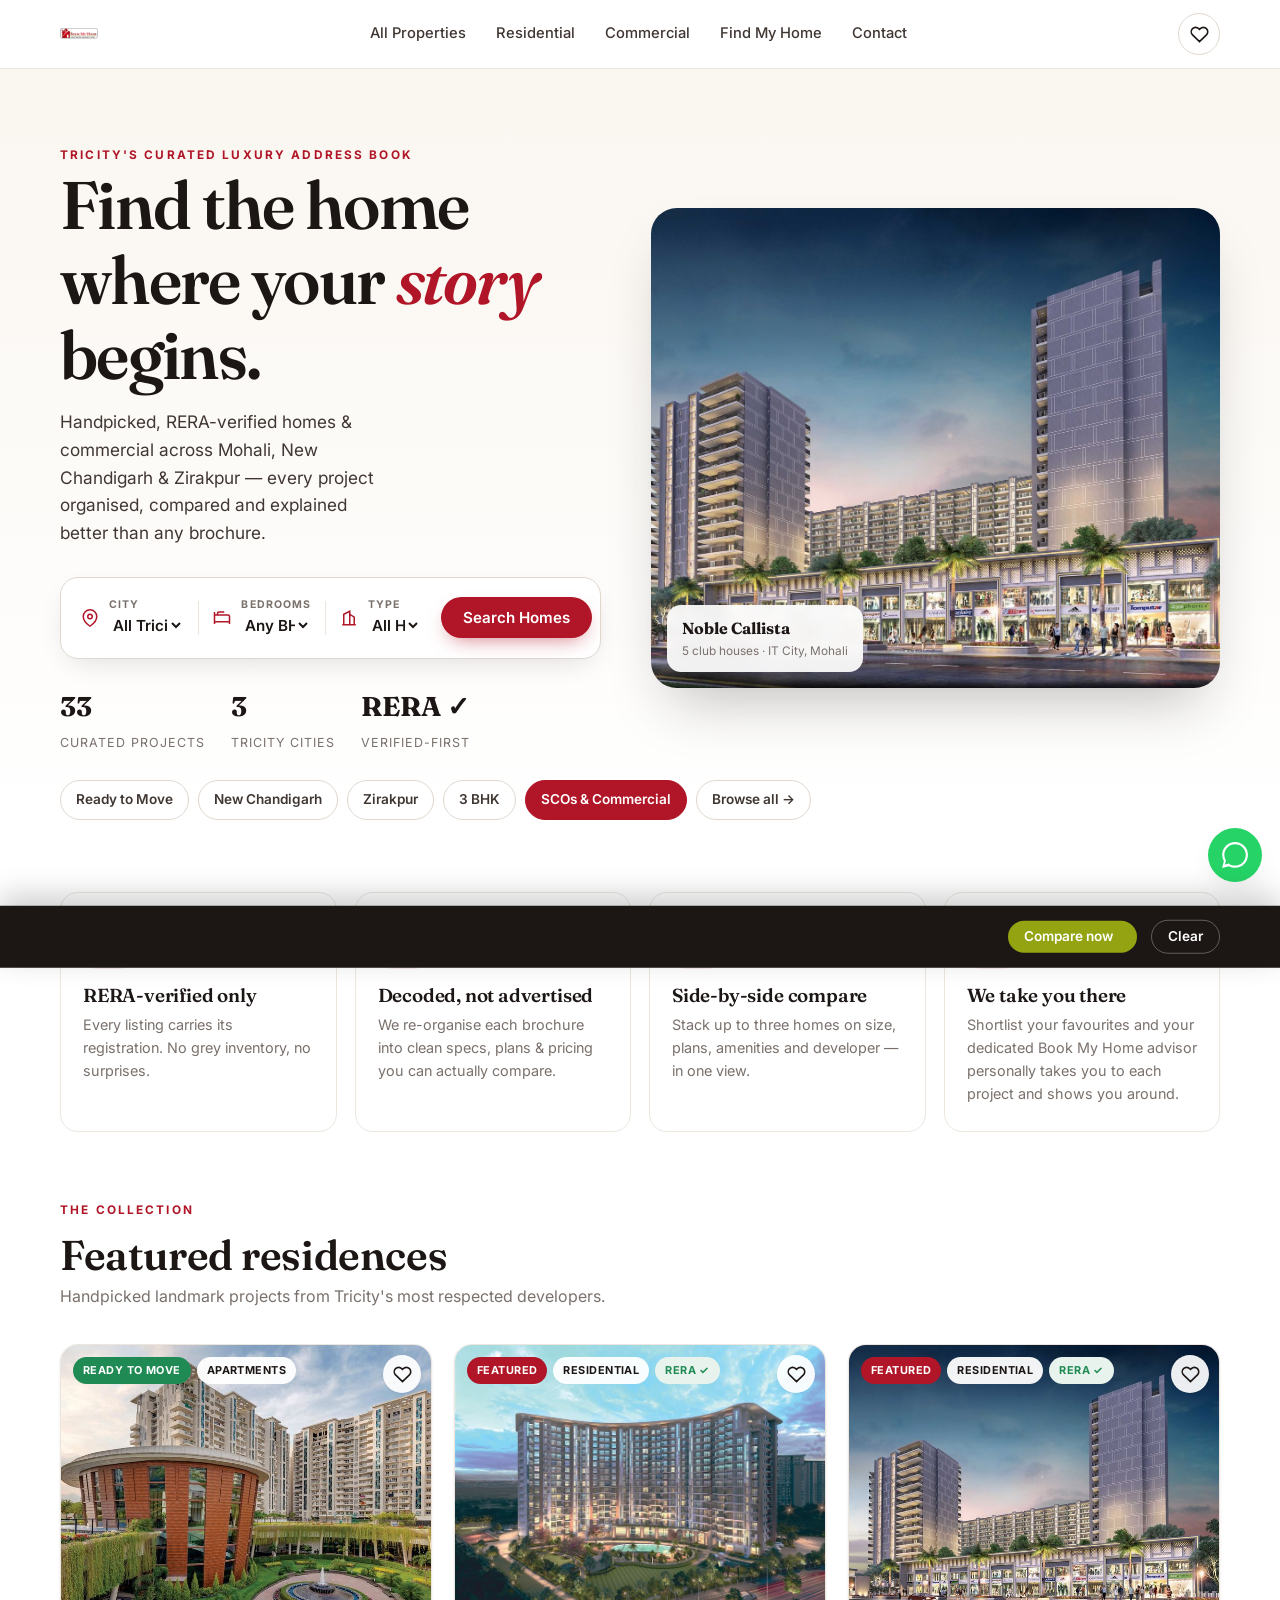
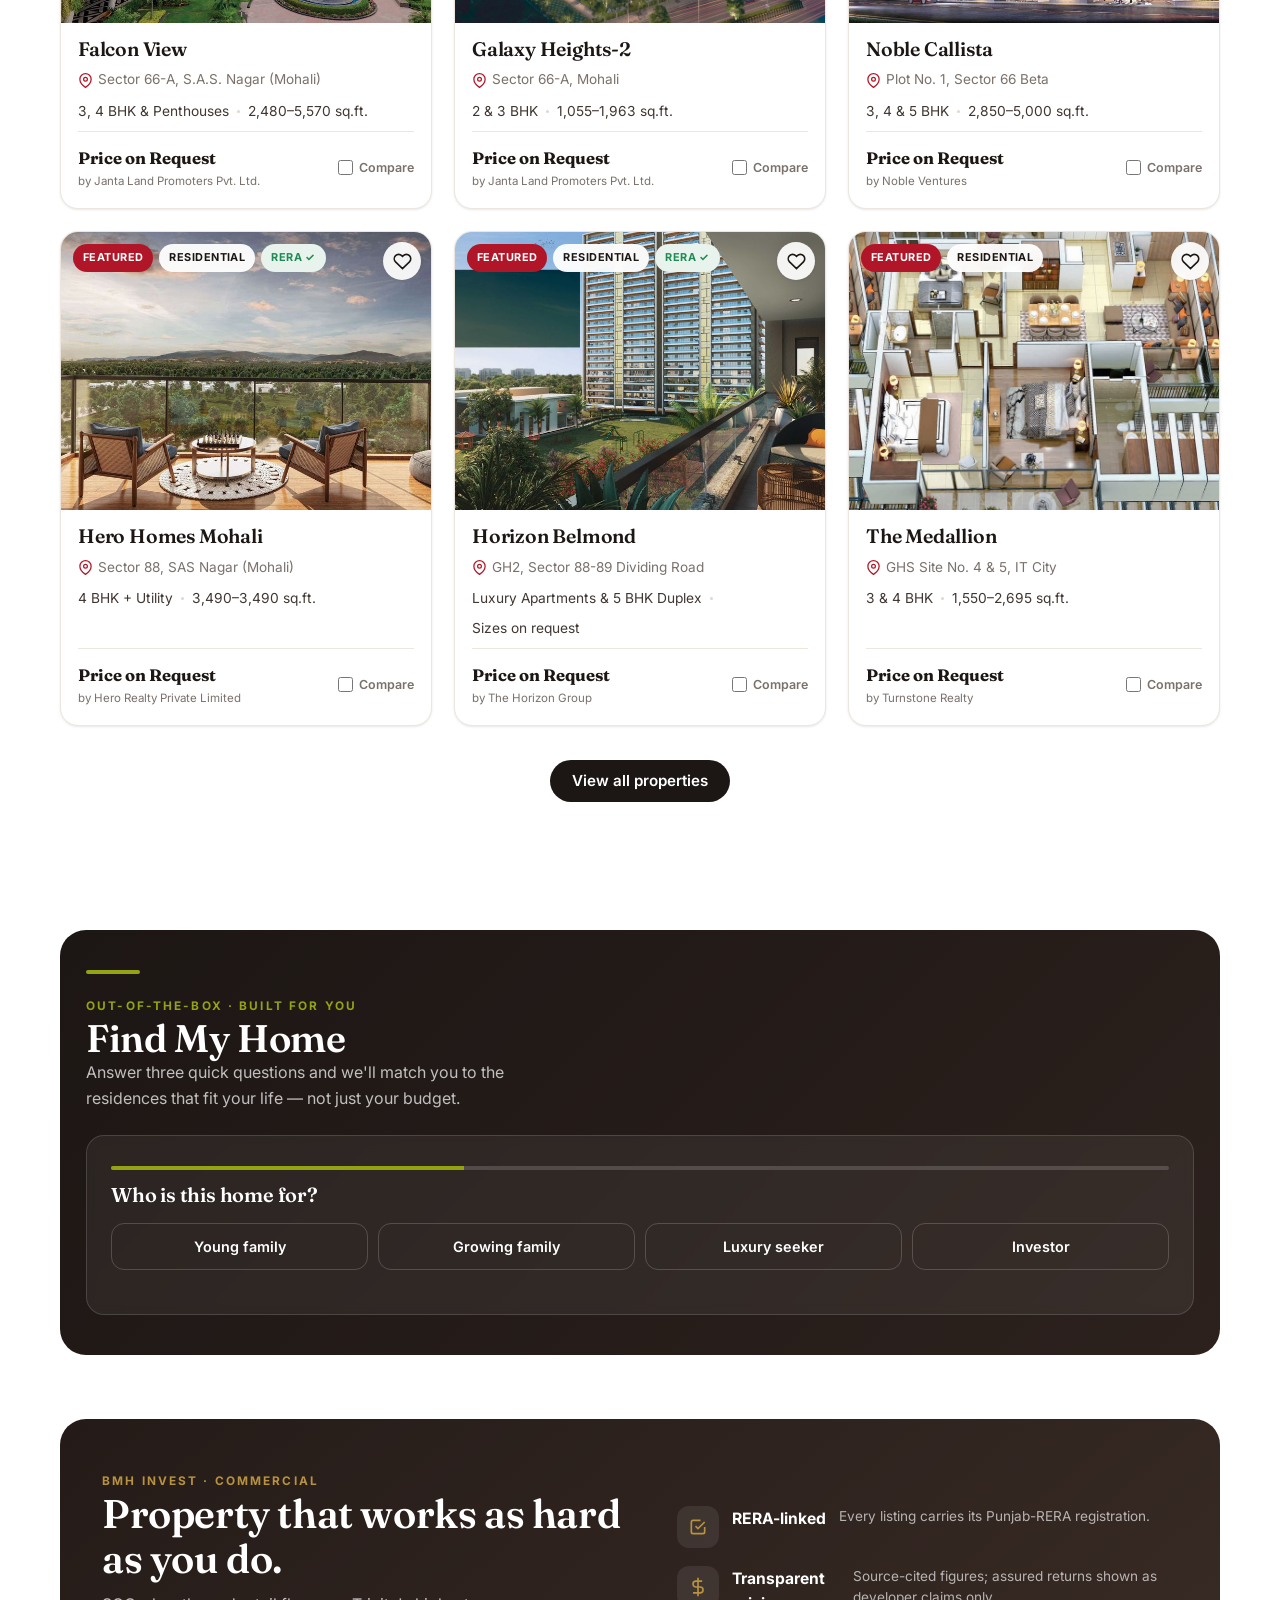
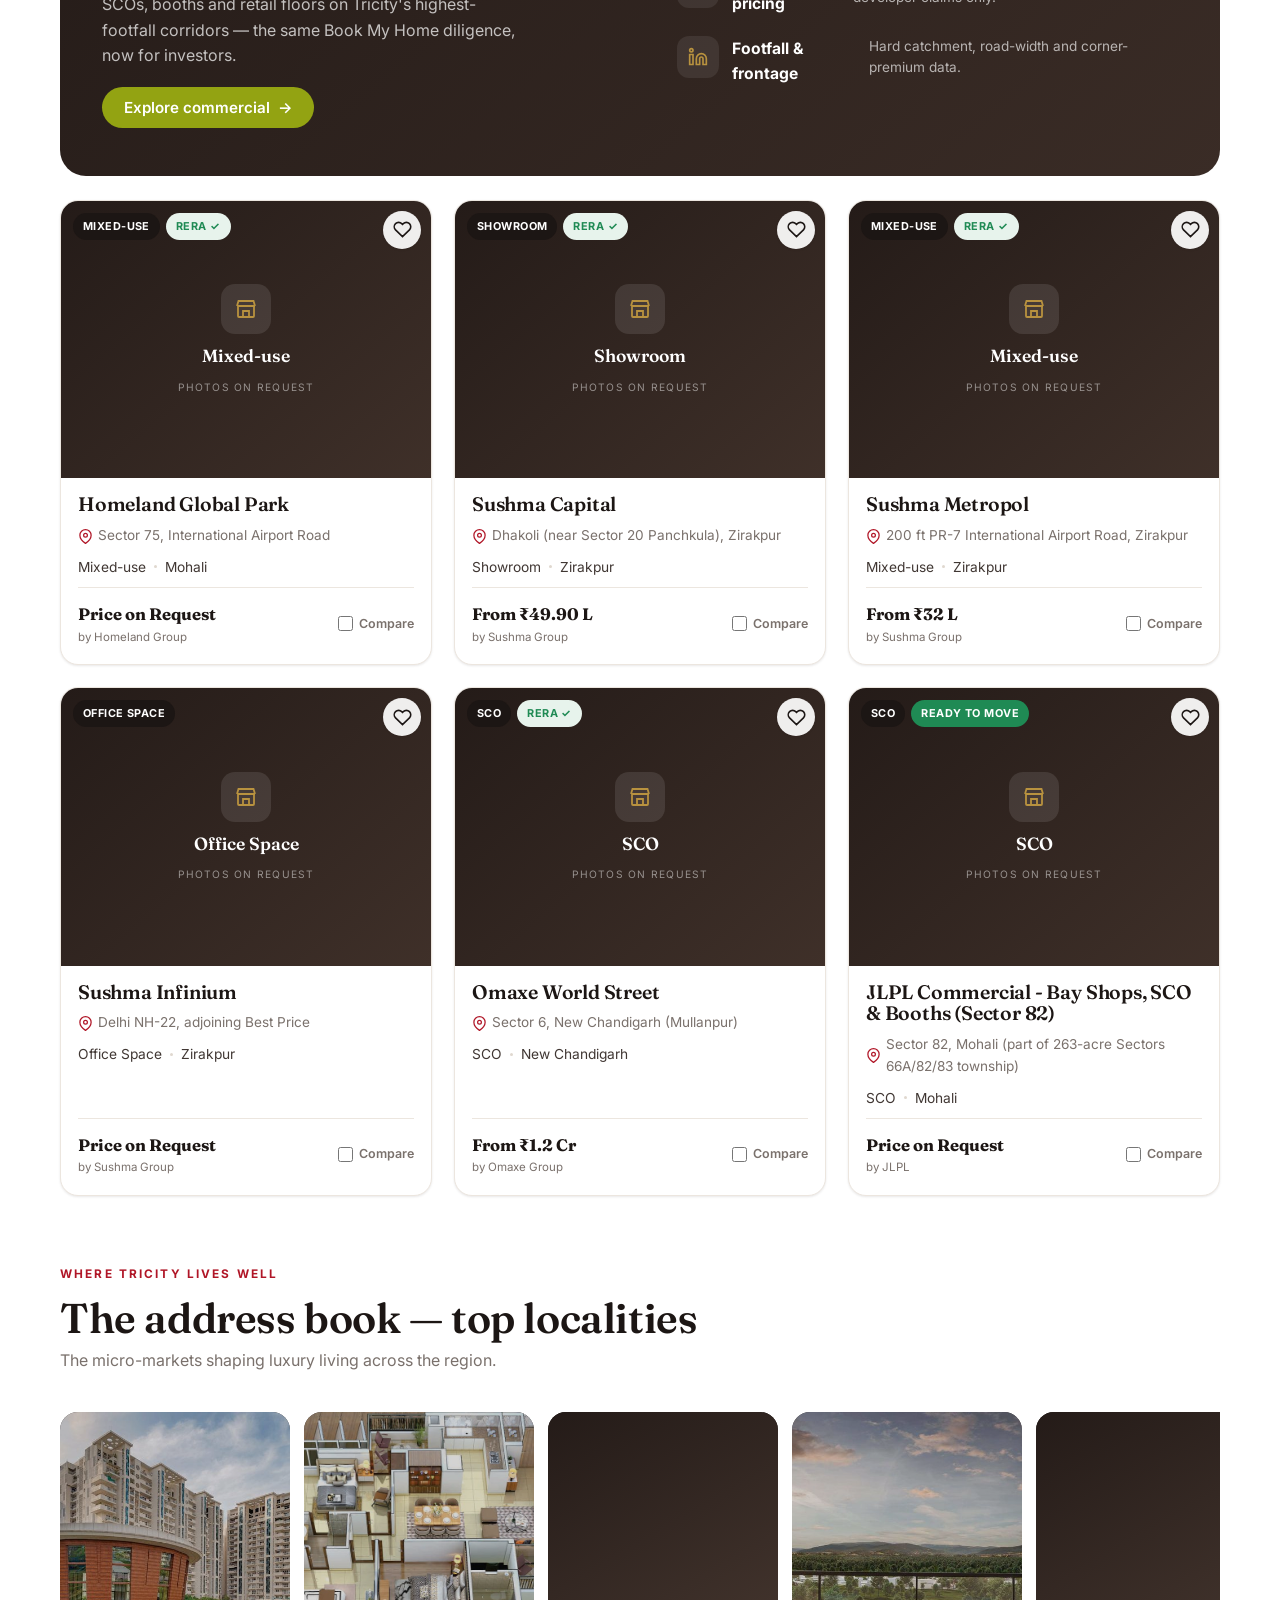
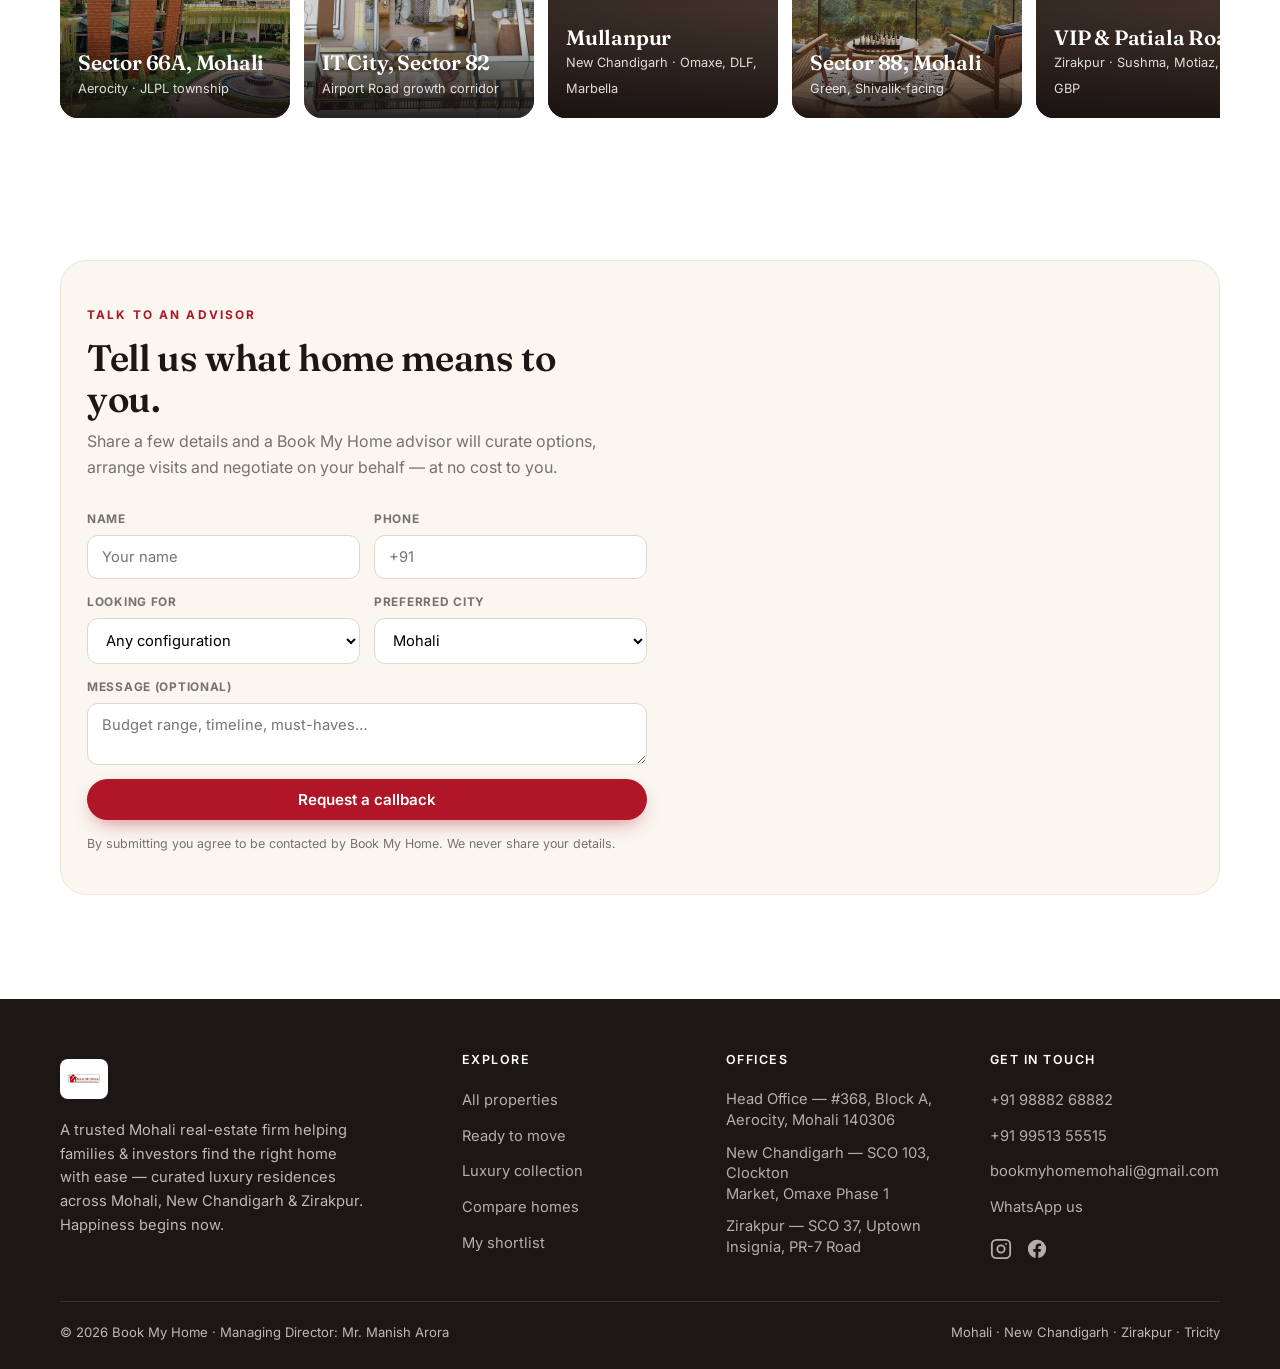
==== commit cc27e3e0: "Expand: New Chandigarh + Zirakpur + Commercial (BMH Invest) - 33 listings (was 9): +7 New Chandigarh" ====
--- a/index.html
+++ b/index.html
@@ -3,8 +3,8 @@
 <head>
 <meta charset="UTF-8">
 <meta name="viewport" content="width=device-width, initial-scale=1, viewport-fit=cover">
-<title>Book My Home — Luxury Homes in Tricity · Mohali, Chandigarh & Panchkula</title>
-<meta name="description" content="Discover handpicked luxury residences across Mohali, Chandigarh & Panchkula. RERA-verified projects, organised better than any brochure. Happiness begins now.">
+<title>Book My Home — Luxury Homes & Commercial in Tricity · Mohali, New Chandigarh & Zirakpur</title>
+<meta name="description" content="Discover handpicked residential & commercial property across Mohali, New Chandigarh & Zirakpur. RERA-verified projects, organised better than any brochure. Happiness begins now.">
 <link rel="preconnect" href="https://fonts.googleapis.com">
 <link rel="preconnect" href="https://fonts.gstatic.com" crossorigin>
 <link href="https://fonts.googleapis.com/css2?family=Fraunces:ital,opsz,wght@0,9..144,400;0,9..144,500;0,9..144,600;1,9..144,500&family=Inter:wght@400;500;600;700&display=swap" rel="stylesheet">
@@ -21,8 +21,8 @@
     </a>
     <nav class="nav-links">
       <a href="listings.html">All Properties</a>
-      <a href="listings.html?city=Mohali">Mohali</a>
-      <a href="listings.html?type=Penthouses">Luxury</a>
+      <a href="listings.html?category=Residential">Residential</a>
+      <a href="listings.html?category=Commercial">Commercial</a>
       <a href="#matcher">Find My Home</a>
       <a href="#contact">Contact</a>
     </nav>
@@ -64,13 +64,13 @@
     <div class="reveal">
       <span class="eyebrow">Tricity's curated luxury address book</span>
       <h1>Find the home<br>where your <em>story</em><br>begins.</h1>
-      <p class="lede">Handpicked, RERA-verified residences across Mohali, Chandigarh &amp; Panchkula — every project organised, compared and explained better than any brochure.</p>
+      <p class="lede">Handpicked, RERA-verified homes &amp; commercial across Mohali, New Chandigarh &amp; Zirakpur — every project organised, compared and explained better than any brochure.</p>
       <!-- SEARCH -->
       <form class="searchbar" id="heroSearch" action="listings.html">
         <label class="field">
           <svg width="18" height="18" viewBox="0 0 24 24" fill="none" stroke="currentColor" stroke-width="2"><path d="M21 10c0 7-9 13-9 13s-9-6-9-13a9 9 0 0118 0z"/><circle cx="12" cy="10" r="3"/></svg>
           <span><label style="display:block">City</label>
-          <select name="city"><option value="">All Tricity</option><option>Mohali</option><option>Chandigarh</option><option>Panchkula</option></select></span>
+          <select name="city"><option value="">All Tricity</option><option>Mohali</option><option>New Chandigarh</option><option>Zirakpur</option></select></span>
         </label>
         <div class="div"></div>
         <label class="field">
@@ -87,9 +87,9 @@
         <div class="go"><button class="btn btn-primary btn-block" type="submit">Search Homes</button></div>
       </form>
       <div class="hero-stats">
-        <div class="s"><b id="stProj">9</b><span>Curated projects</span></div>
-        <div class="s"><b>100%</b><span>RERA verified</span></div>
-        <div class="s"><b>3</b><span>Tricity hubs</span></div>
+        <div class="s"><b id="stProj">33</b><span>Curated projects</span></div>
+        <div class="s"><b>3</b><span>Tricity cities</span></div>
+        <div class="s"><b>RERA ✓</b><span>verified-first</span></div>
       </div>
     </div>
     <div class="hero-visual reveal">
@@ -102,10 +102,10 @@
   <div class="wrap" style="padding-top:26px;padding-bottom:8px">
     <div class="chips" id="quickChips">
       <a class="chip" href="listings.html?status=Ready">Ready to Move</a>
-      <a class="chip" href="listings.html?bhk=2">2 BHK</a>
+      <a class="chip" href="listings.html?city=New%20Chandigarh">New Chandigarh</a>
+      <a class="chip" href="listings.html?city=Zirakpur">Zirakpur</a>
       <a class="chip" href="listings.html?bhk=3">3 BHK</a>
-      <a class="chip" href="listings.html?type=Penthouses">Penthouses</a>
-      <a class="chip" href="listings.html?city=Mohali">IT City &amp; Aerocity</a>
+      <a class="chip accent active" href="listings.html?category=Commercial">SCOs &amp; Commercial</a>
       <a class="chip" href="listings.html">Browse all →</a>
     </div>
   </div>
@@ -129,7 +129,7 @@
       </div>
       <div class="vp reveal">
         <div class="ic"><svg width="24" height="24" viewBox="0 0 24 24" fill="none" stroke="currentColor" stroke-width="2"><circle cx="12" cy="12" r="9"/><path d="M12 7v5l3 2"/></svg></div>
-        <h3>Same-day site visits</h3><p>Shortlist, request, and our advisor arranges a chauffeured visit — often the same day.</p>
+        <h3>We take you there</h3><p>Shortlist your favourites and your dedicated Book My Home advisor personally takes you to each project and shows you around.</p>
       </div>
     </div>
   </div>
@@ -166,6 +166,26 @@
       </div>
       <div id="matchResult" class="hide"></div>
     </div>
+  </div>
+</section>
+
+<!-- BMH INVEST · COMMERCIAL -->
+<section class="section" id="invest" style="padding-top:0">
+  <div class="wrap">
+    <div class="invest-band reveal">
+      <div class="invest-head">
+        <span class="eyebrow" style="color:var(--gold)">BMH Invest · Commercial</span>
+        <h2>Property that works as hard as you do.</h2>
+        <p>SCOs, booths and retail floors on Tricity's highest-footfall corridors — the same Book My Home diligence, now for investors.</p>
+        <a href="listings.html?category=Commercial" class="btn btn-accent" style="margin-top:18px">Explore commercial <span aria-hidden="true">→</span></a>
+      </div>
+      <div class="invest-signals">
+        <div class="sig"><div class="sig-ic"><svg width="20" height="20" viewBox="0 0 24 24" fill="none" stroke="currentColor" stroke-width="2"><path d="M9 11l3 3 8-8"/><path d="M20 12v6a2 2 0 01-2 2H6a2 2 0 01-2-2V6a2 2 0 012-2h9"/></svg></div><b>RERA-linked</b><span>Every listing carries its Punjab-RERA registration.</span></div>
+        <div class="sig"><div class="sig-ic"><svg width="20" height="20" viewBox="0 0 24 24" fill="none" stroke="currentColor" stroke-width="2"><path d="M12 1v22M17 5H9.5a3.5 3.5 0 000 7h5a3.5 3.5 0 010 7H6"/></svg></div><b>Transparent pricing</b><span>Source-cited figures; assured returns shown as developer claims only.</span></div>
+        <div class="sig"><div class="sig-ic"><svg width="20" height="20" viewBox="0 0 24 24" fill="none" stroke="currentColor" stroke-width="2"><path d="M16 8a6 6 0 016 6v7h-4v-7a2 2 0 00-4 0v7h-4v-7a6 6 0 016-6zM2 9h4v12H2z"/><circle cx="4" cy="4" r="2"/></svg></div><b>Footfall &amp; frontage</b><span>Hard catchment, road-width and corner-premium data.</span></div>
+      </div>
+    </div>
+    <div class="grid cards" id="investGrid" style="margin-top:24px"></div>
   </div>
 </section>
 
--- a/assets/css/styles.css
+++ b/assets/css/styles.css
@@ -159,6 +159,16 @@
 .card-media{position:relative;aspect-ratio:4/3;background:var(--cream-2);overflow:hidden}
 .card-media img{width:100%;height:100%;object-fit:cover;transition:.5s}
 .card:hover .card-media img{transform:scale(1.05)}
+.card-media.is-ph{display:flex;flex-direction:column;align-items:center;justify-content:center;gap:8px;text-align:center;padding:16px}
+.card-media.ph-res{background:linear-gradient(135deg,#f8efe9,#efd6db)}
+.card-media.ph-com{background:linear-gradient(140deg,#241b18,#3f3029)}
+.card-media.is-ph .ph-ic{width:50px;height:50px;border-radius:14px;display:grid;place-items:center}
+.card-media.ph-res .ph-ic{background:rgba(255,255,255,.65);color:var(--brand)}
+.card-media.ph-com .ph-ic{background:rgba(255,255,255,.1);color:var(--gold)}
+.card-media.is-ph .ph-name{font-family:var(--serif);font-weight:600;font-size:1.1rem}
+.card-media.ph-com .ph-name{color:#fff}
+.card-media.is-ph small{font-size:.64rem;text-transform:uppercase;letter-spacing:.12em;opacity:.65}
+.card-media.ph-com small{color:rgba(255,255,255,.75)}
 .card-media .pills{position:absolute;top:12px;left:12px;display:flex;gap:6px;flex-wrap:wrap}
 .pill{font-size:.68rem;font-weight:700;letter-spacing:.04em;padding:5px 10px;border-radius:999px;background:rgba(255,255,255,.94);backdrop-filter:blur(4px);color:var(--ink);text-transform:uppercase}
 .pill.brand{background:var(--brand);color:#fff}
@@ -184,6 +194,10 @@
 /* ---------- listings layout ---------- */
 .listing-top{background:var(--cream);border-bottom:1px solid var(--line);padding:26px 0}
 .listing-top h1{font-size:clamp(1.6rem,5vw,2.3rem)}
+.cat-toggle{display:inline-flex;gap:4px;background:#fff;border:1px solid var(--line-2);border-radius:999px;padding:4px;margin-top:16px}
+.cat-toggle button{padding:8px 17px;border-radius:999px;font-size:.86rem;font-weight:600;color:var(--ink-2);transition:.18s;white-space:nowrap}
+.cat-toggle button:hover{color:var(--brand)}
+.cat-toggle button.active{background:var(--brand);color:#fff}
 .toolbar{display:flex;gap:10px;align-items:center;flex-wrap:wrap;margin-top:18px}
 .toolbar .search{flex:1;min-width:200px;display:flex;align-items:center;gap:9px;background:#fff;border:1.5px solid var(--line-2);border-radius:999px;padding:11px 17px}
 .toolbar .search input{border:none;outline:none;font-family:inherit;font-size:.92rem;width:100%;background:none}
@@ -291,6 +305,17 @@
 .q-progress{height:4px;background:rgba(255,255,255,.16);border-radius:2px;overflow:hidden;margin-top:6px}
 .q-progress i{display:block;height:100%;background:var(--accent);transition:.4s;width:25%}
 
+/* ---------- BMH Invest commercial band ---------- */
+.invest-band{background:linear-gradient(140deg,#241b18,#3a2c26);border-radius:var(--radius-lg);padding:38px 26px;display:grid;gap:30px;color:#fff}
+@media(min-width:880px){.invest-band{grid-template-columns:1.05fr 1fr;align-items:center;padding:48px 42px;gap:48px}}
+.invest-head h2{color:#fff;font-size:clamp(1.7rem,4.5vw,2.5rem)}
+.invest-head p{color:rgba(255,255,255,.72);margin-top:10px;max-width:42ch}
+.invest-signals{display:grid;gap:18px}
+.sig{display:flex;gap:13px;align-items:flex-start}
+.sig-ic{width:42px;height:42px;border-radius:12px;background:rgba(255,255,255,.08);color:var(--gold);display:grid;place-items:center;flex-shrink:0}
+.sig b{display:block;font-size:.98rem;color:#fff;margin-bottom:2px}
+.sig span{font-size:.85rem;color:rgba(255,255,255,.65);line-height:1.5}
+
 /* ---------- locality strip ---------- */
 .loc-strip{display:flex;gap:14px;overflow-x:auto;padding:4px 0 14px;scrollbar-width:none}
 .loc-strip::-webkit-scrollbar{display:none}
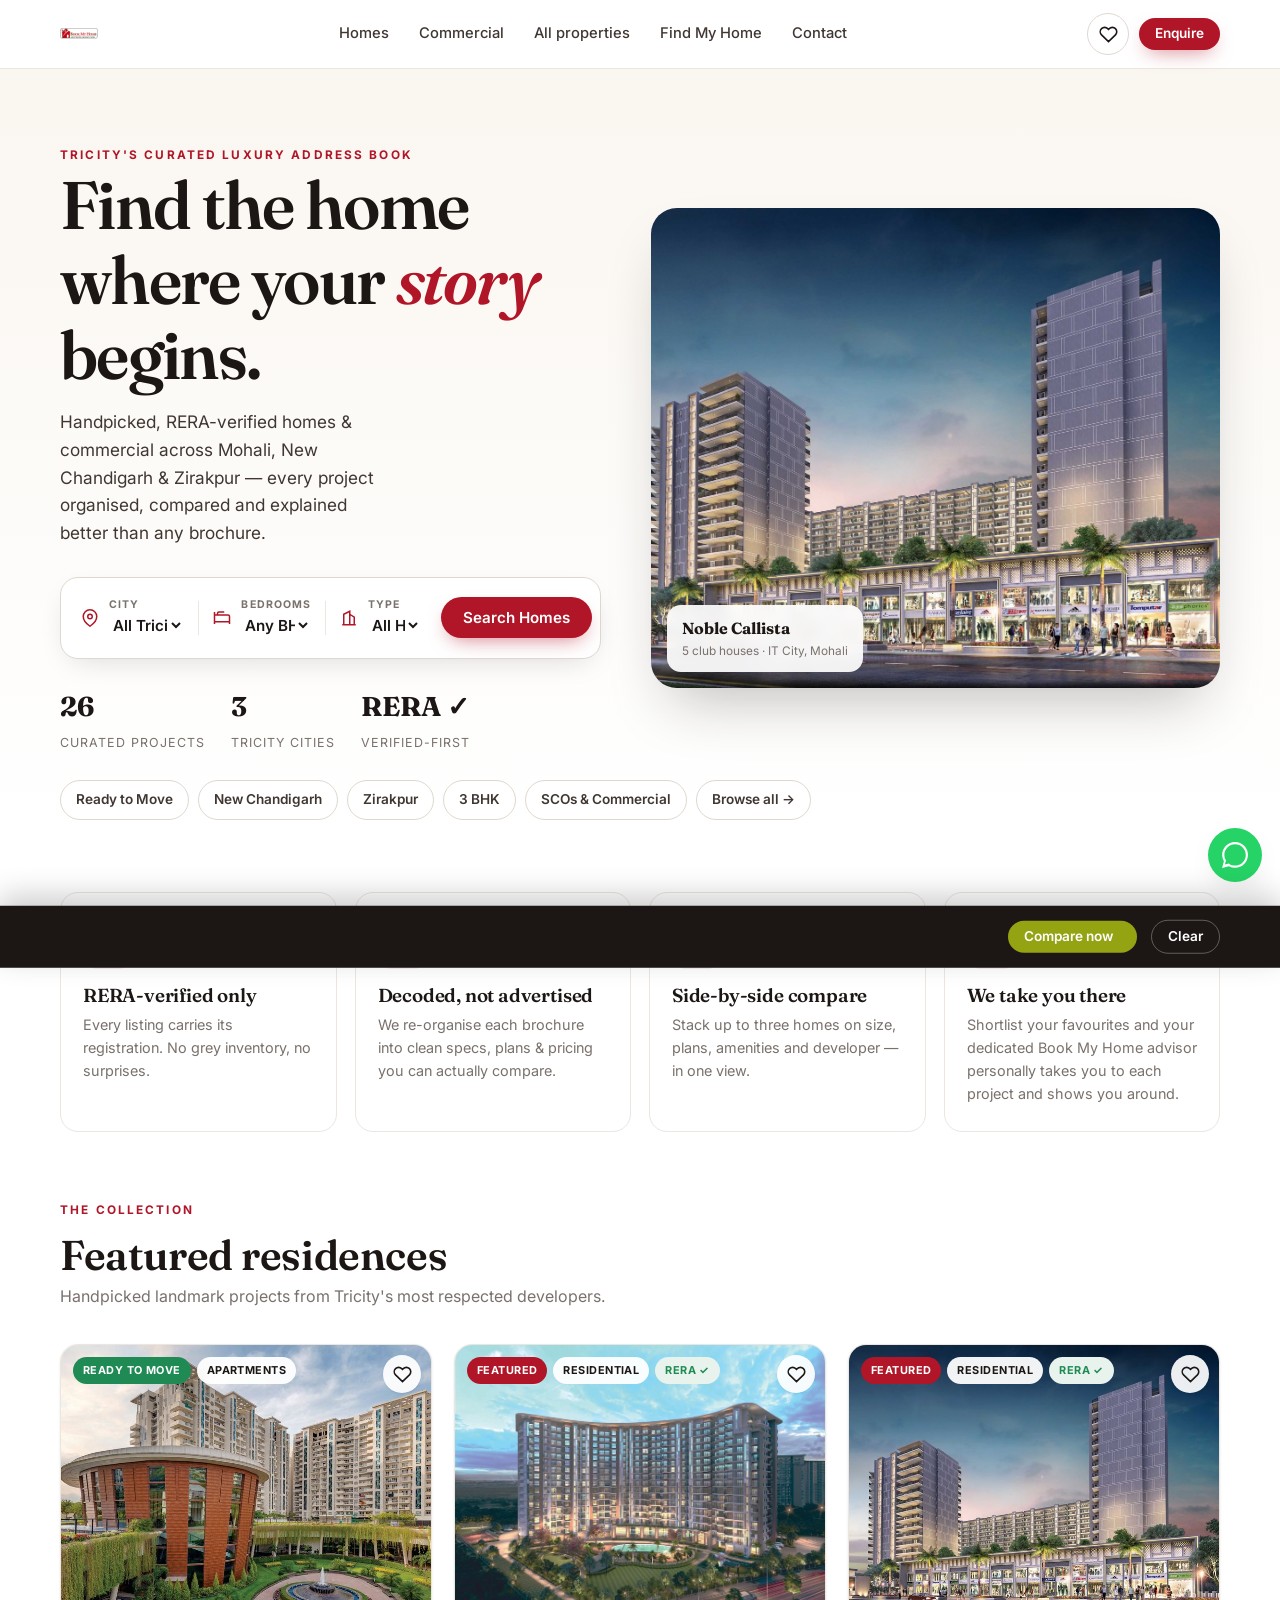
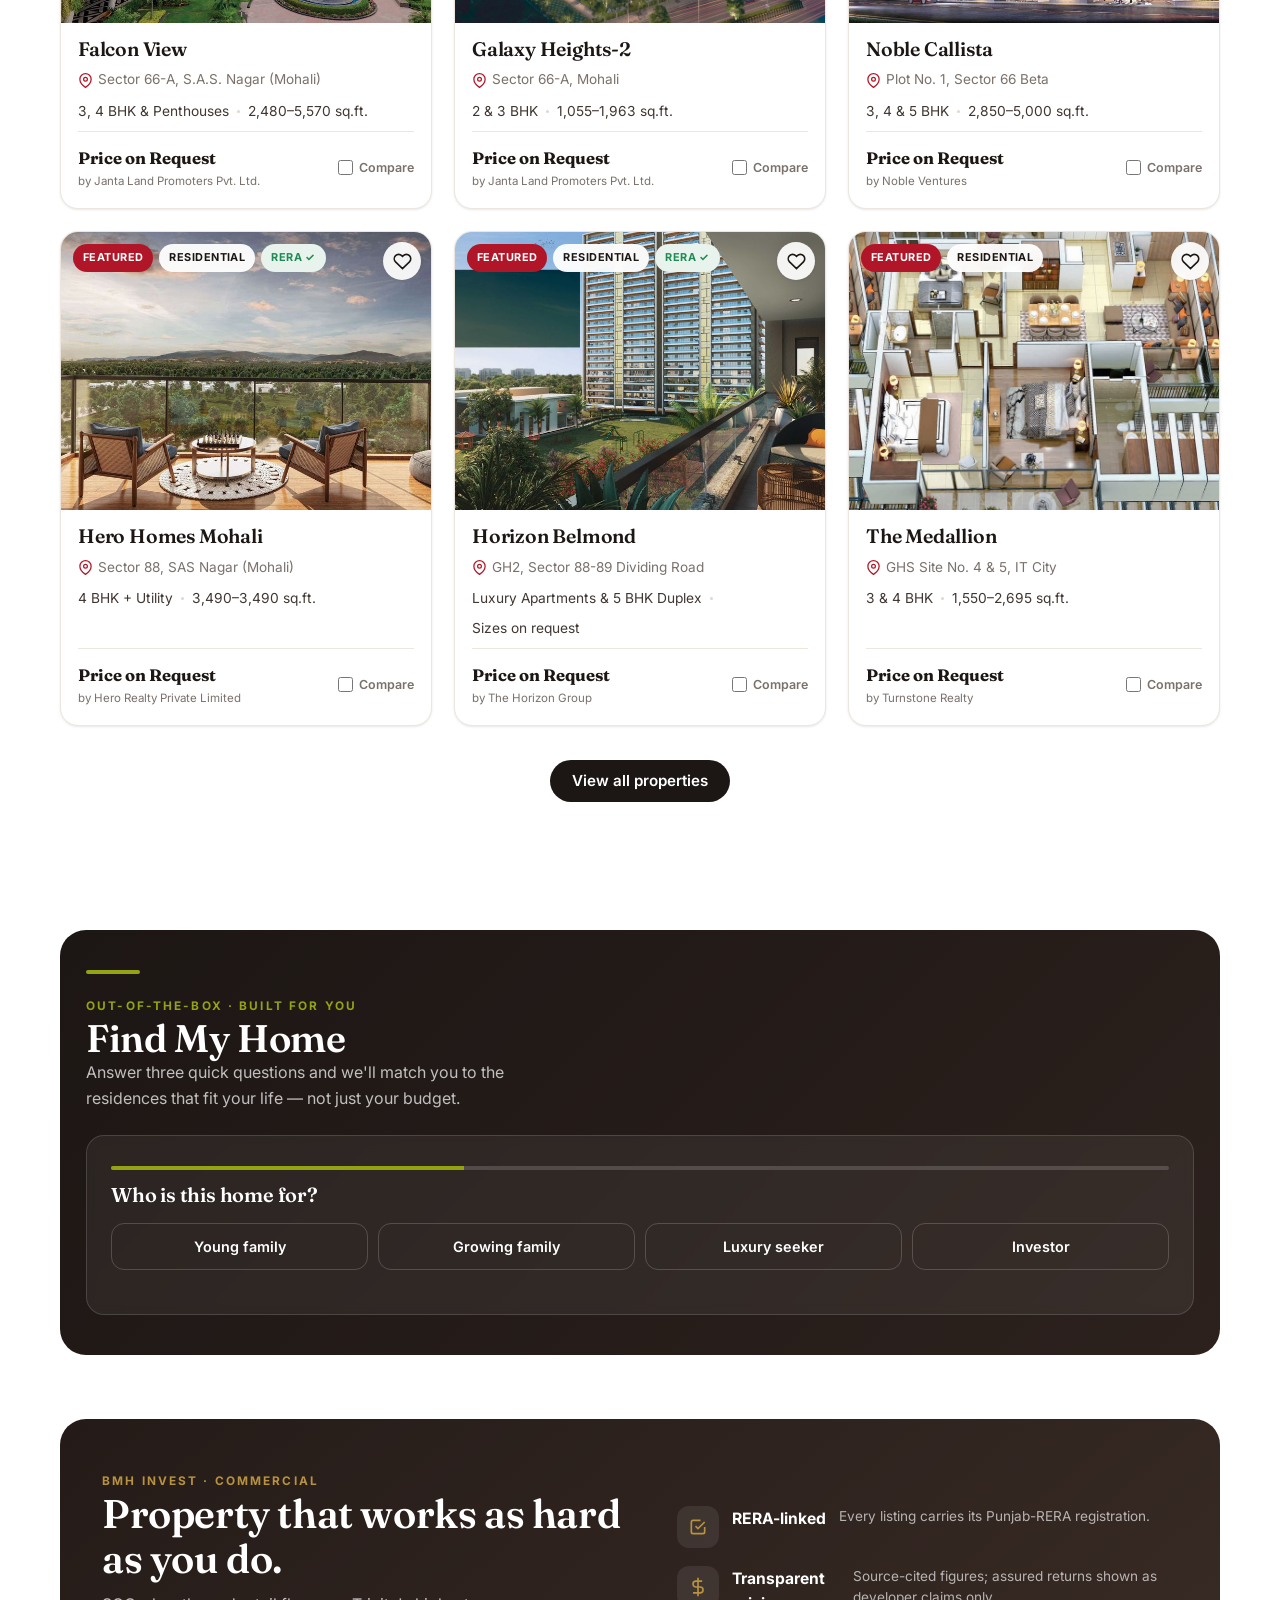
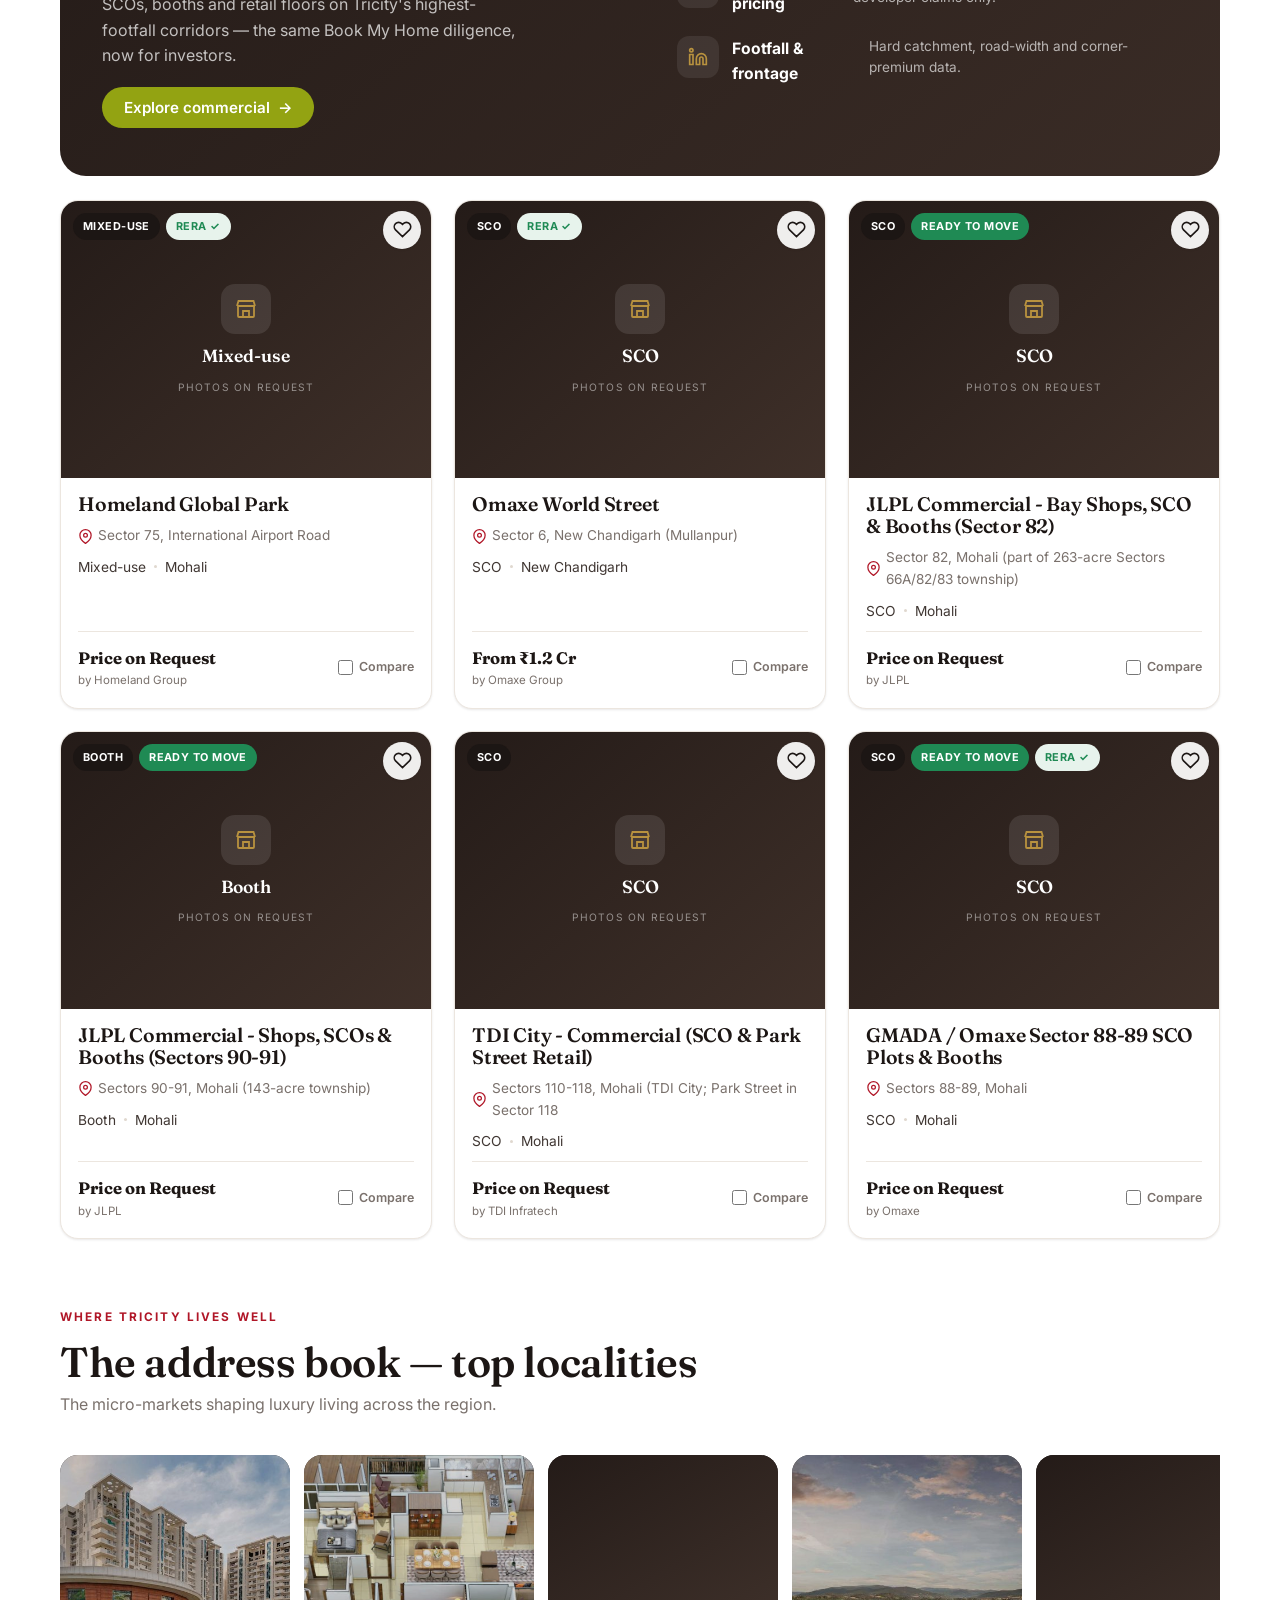
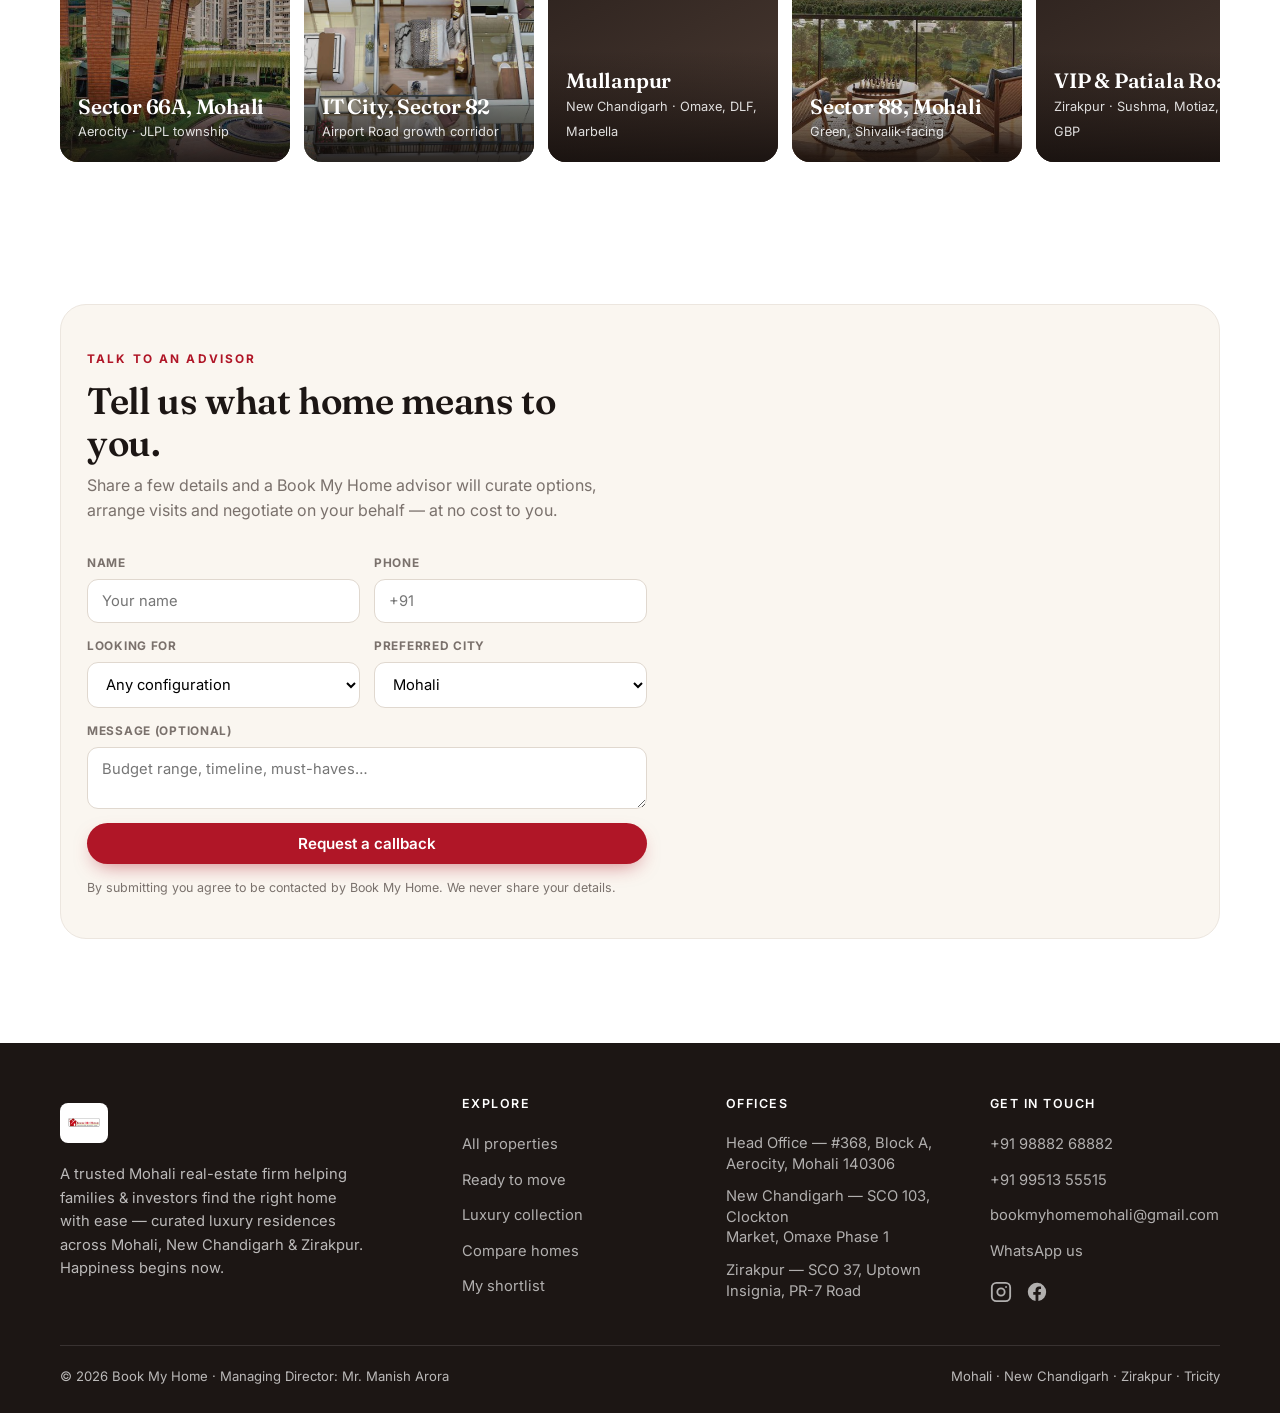
==== commit 1c45dcec: "Remove Sushma + GBP Athens; unify navigation across all pages - Drop 7 listings (3 Sushma residentia" ====
--- a/index.html
+++ b/index.html
@@ -14,49 +14,7 @@
 <body>
 
 <!-- HEADER -->
-<header class="site-header">
-  <div class="wrap nav">
-    <a class="brand" href="index.html">
-      <img src="assets/img/logo.jpg" alt="Book My Home">
-    </a>
-    <nav class="nav-links">
-      <a href="listings.html">All Properties</a>
-      <a href="listings.html?category=Residential">Residential</a>
-      <a href="listings.html?category=Commercial">Commercial</a>
-      <a href="#matcher">Find My Home</a>
-      <a href="#contact">Contact</a>
-    </nav>
-    <div class="nav-actions">
-      <a href="shortlist.html" class="icon-btn" aria-label="Shortlist">
-        <svg width="19" height="19" viewBox="0 0 24 24" fill="none" stroke="currentColor" stroke-width="2"><path d="M20.8 4.6a5.5 5.5 0 00-7.8 0L12 5.6l-1-1a5.5 5.5 0 00-7.8 7.8l1 1L12 21l7.8-7.6 1-1a5.5 5.5 0 000-7.8z"/></svg>
-        <span class="badge" data-shortlist-count style="display:none">0</span>
-      </a>
-      <a href="#contact" class="btn btn-primary btn-sm" style="display:none" id="hdrCta">Enquire</a>
-      <button class="burger" id="burger" aria-label="Menu">
-        <svg width="20" height="20" viewBox="0 0 24 24" fill="none" stroke="currentColor" stroke-width="2"><path d="M3 6h18M3 12h18M3 18h18"/></svg>
-      </button>
-    </div>
-  </div>
-</header>
-
-<!-- MOBILE DRAWER -->
-<div class="drawer" id="drawer">
-  <div class="drawer-bg" data-close></div>
-  <div class="drawer-panel">
-    <div class="drawer-top">
-      <img src="assets/img/logo.jpg" alt="Book My Home" style="height:34px">
-      <button class="icon-btn" data-close aria-label="Close">✕</button>
-    </div>
-    <a href="listings.html">All Properties</a>
-    <a href="listings.html?city=Mohali">Mohali</a>
-    <a href="listings.html?type=Penthouses">Luxury Collection</a>
-    <a href="#matcher" data-close>Find My Home</a>
-    <a href="shortlist.html">My Shortlist</a>
-    <a href="compare.html">Compare</a>
-    <a href="#contact" data-close>Contact</a>
-    <a href="#contact" class="btn btn-primary" style="margin-top:14px" data-close>Get a Callback</a>
-  </div>
-</div>
+<div id="hdr"></div>
 
 <!-- HERO -->
 <section class="hero">
@@ -87,7 +45,7 @@
         <div class="go"><button class="btn btn-primary btn-block" type="submit">Search Homes</button></div>
       </form>
       <div class="hero-stats">
-        <div class="s"><b id="stProj">33</b><span>Curated projects</span></div>
+        <div class="s"><b id="stProj">26</b><span>Curated projects</span></div>
         <div class="s"><b>3</b><span>Tricity cities</span></div>
         <div class="s"><b>RERA ✓</b><span>verified-first</span></div>
       </div>
@@ -105,7 +63,7 @@
       <a class="chip" href="listings.html?city=New%20Chandigarh">New Chandigarh</a>
       <a class="chip" href="listings.html?city=Zirakpur">Zirakpur</a>
       <a class="chip" href="listings.html?bhk=3">3 BHK</a>
-      <a class="chip accent active" href="listings.html?category=Commercial">SCOs &amp; Commercial</a>
+      <a class="chip" href="listings.html?category=Commercial">SCOs &amp; Commercial</a>
       <a class="chip" href="listings.html">Browse all →</a>
     </div>
   </div>
@@ -244,6 +202,7 @@
 
 <script src="assets/js/data.js"></script>
 <script src="assets/js/app.js"></script>
+<script src="assets/js/header.js"></script>
 <script src="assets/js/footer.js"></script>
 <script src="assets/js/home.js"></script>
 </body>
--- a/assets/css/styles.css
+++ b/assets/css/styles.css
@@ -386,6 +386,8 @@
 .empty{text-align:center;padding:60px 20px;color:var(--muted)}
 .empty svg{color:var(--line-2);margin-bottom:14px}
 .hide{display:none!important}
+.hide-sm{display:none}
+@media(min-width:680px){.hide-sm{display:inline-flex}}
 .toast{position:fixed;bottom:24px;left:50%;transform:translateX(-50%) translateY(120%);background:var(--ink);color:#fff;padding:13px 22px;border-radius:999px;font-size:.9rem;font-weight:500;z-index:130;transition:.3s;box-shadow:var(--shadow-lg)}
 .toast.show{transform:translateX(-50%)}
 .skeleton{background:linear-gradient(90deg,var(--cream-2),var(--line),var(--cream-2));background-size:200% 100%;animation:sh 1.3s infinite}
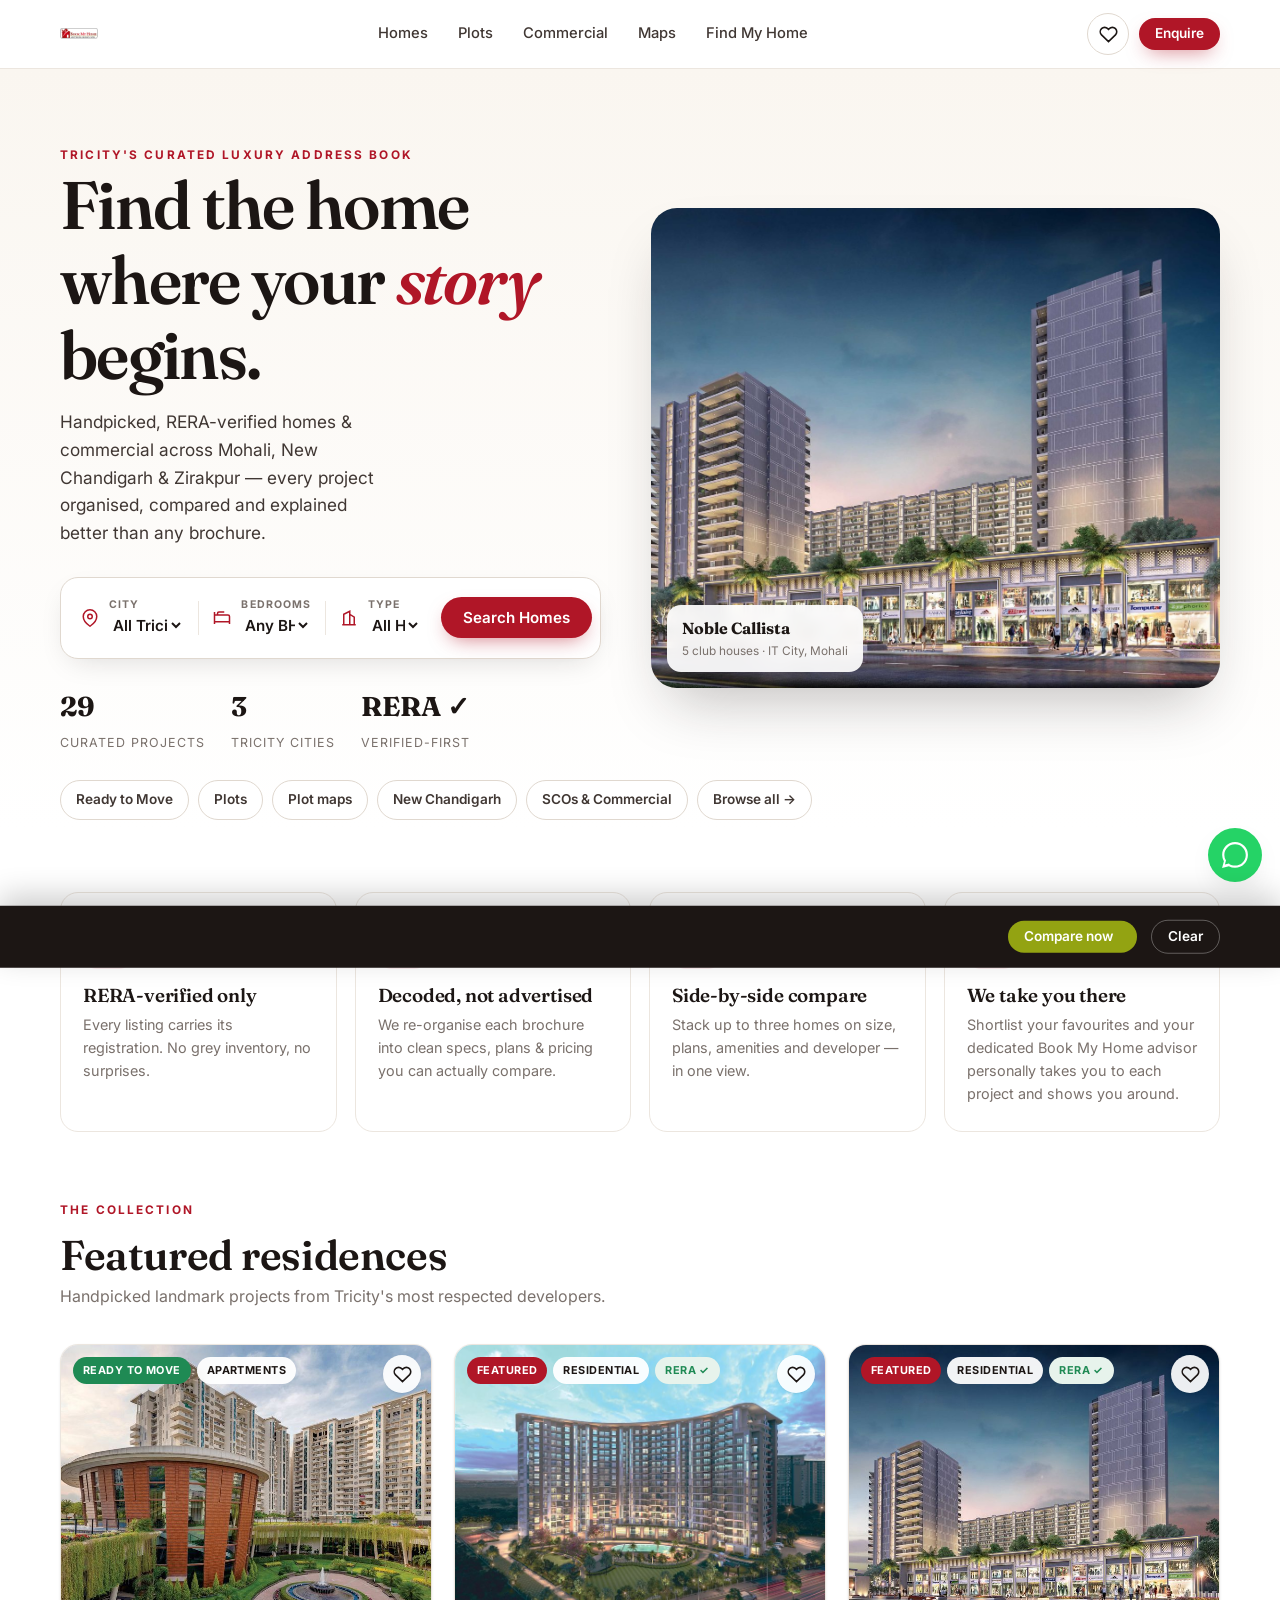
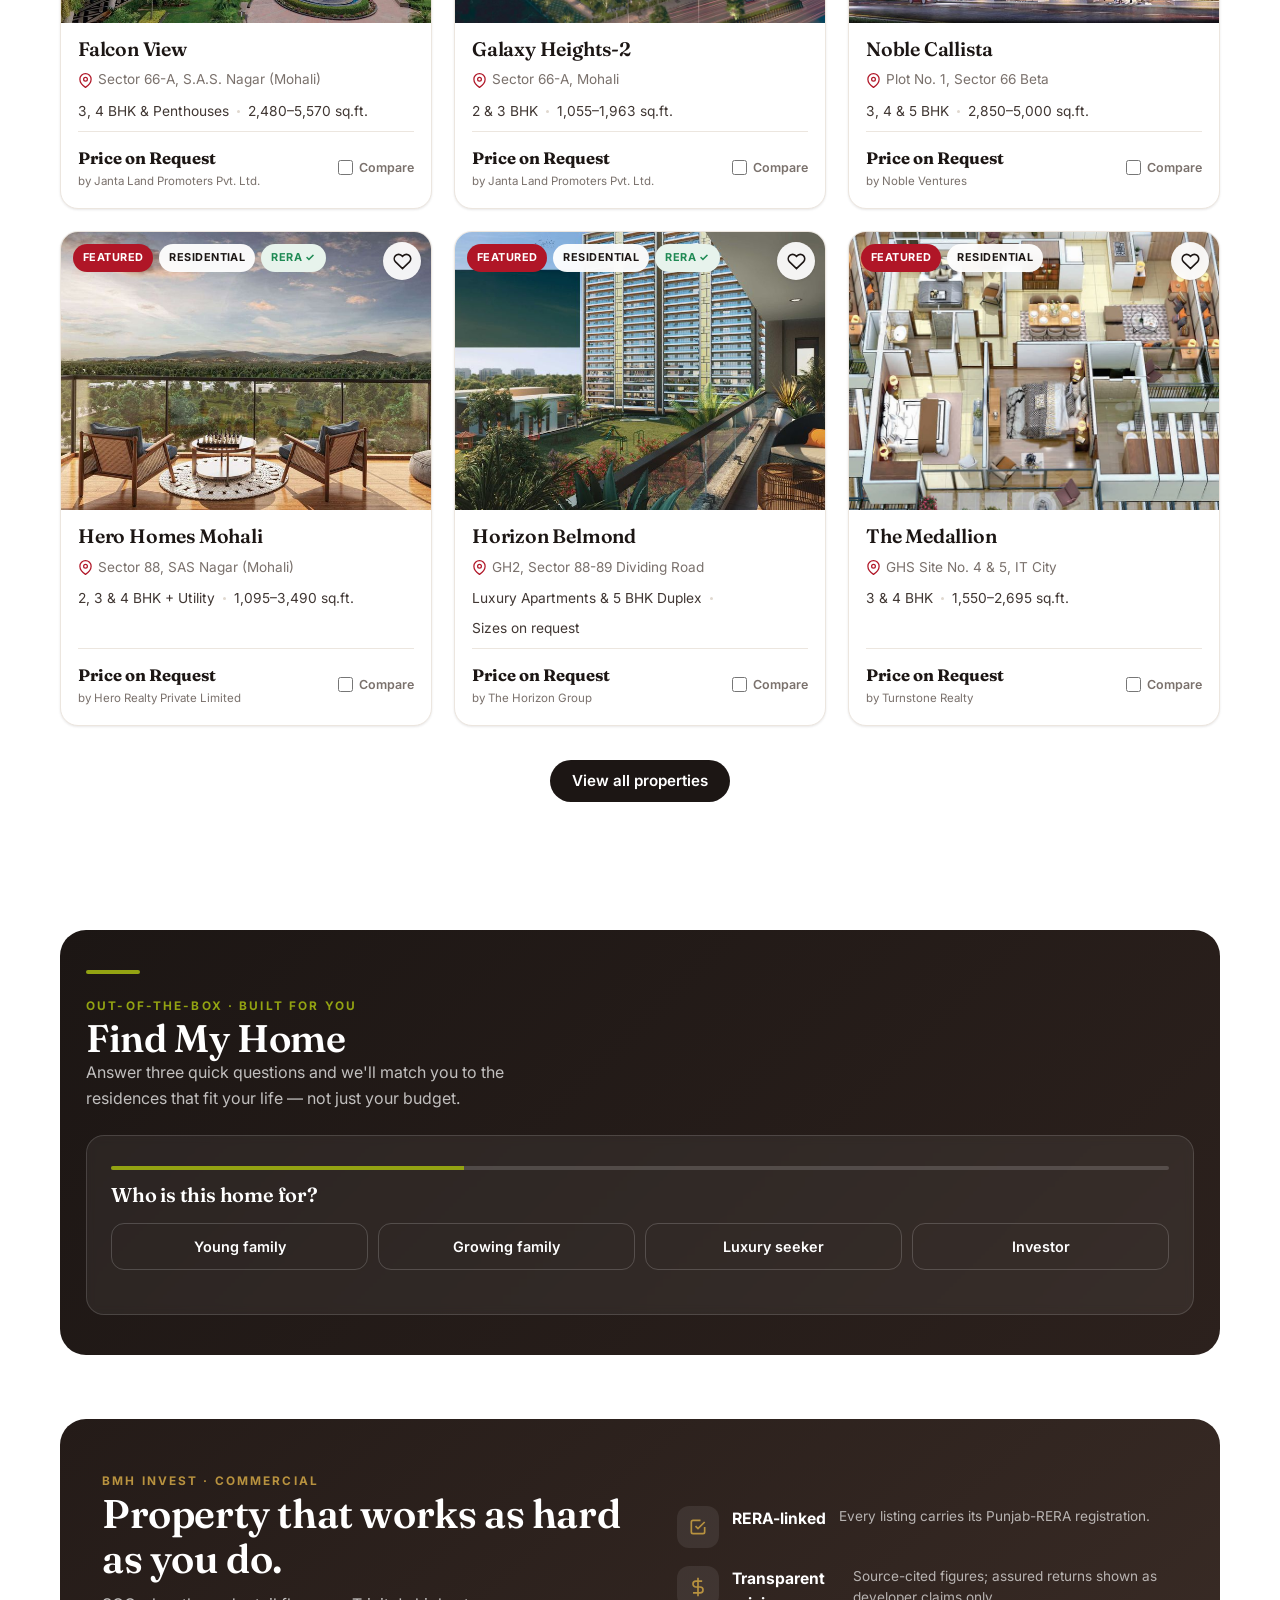
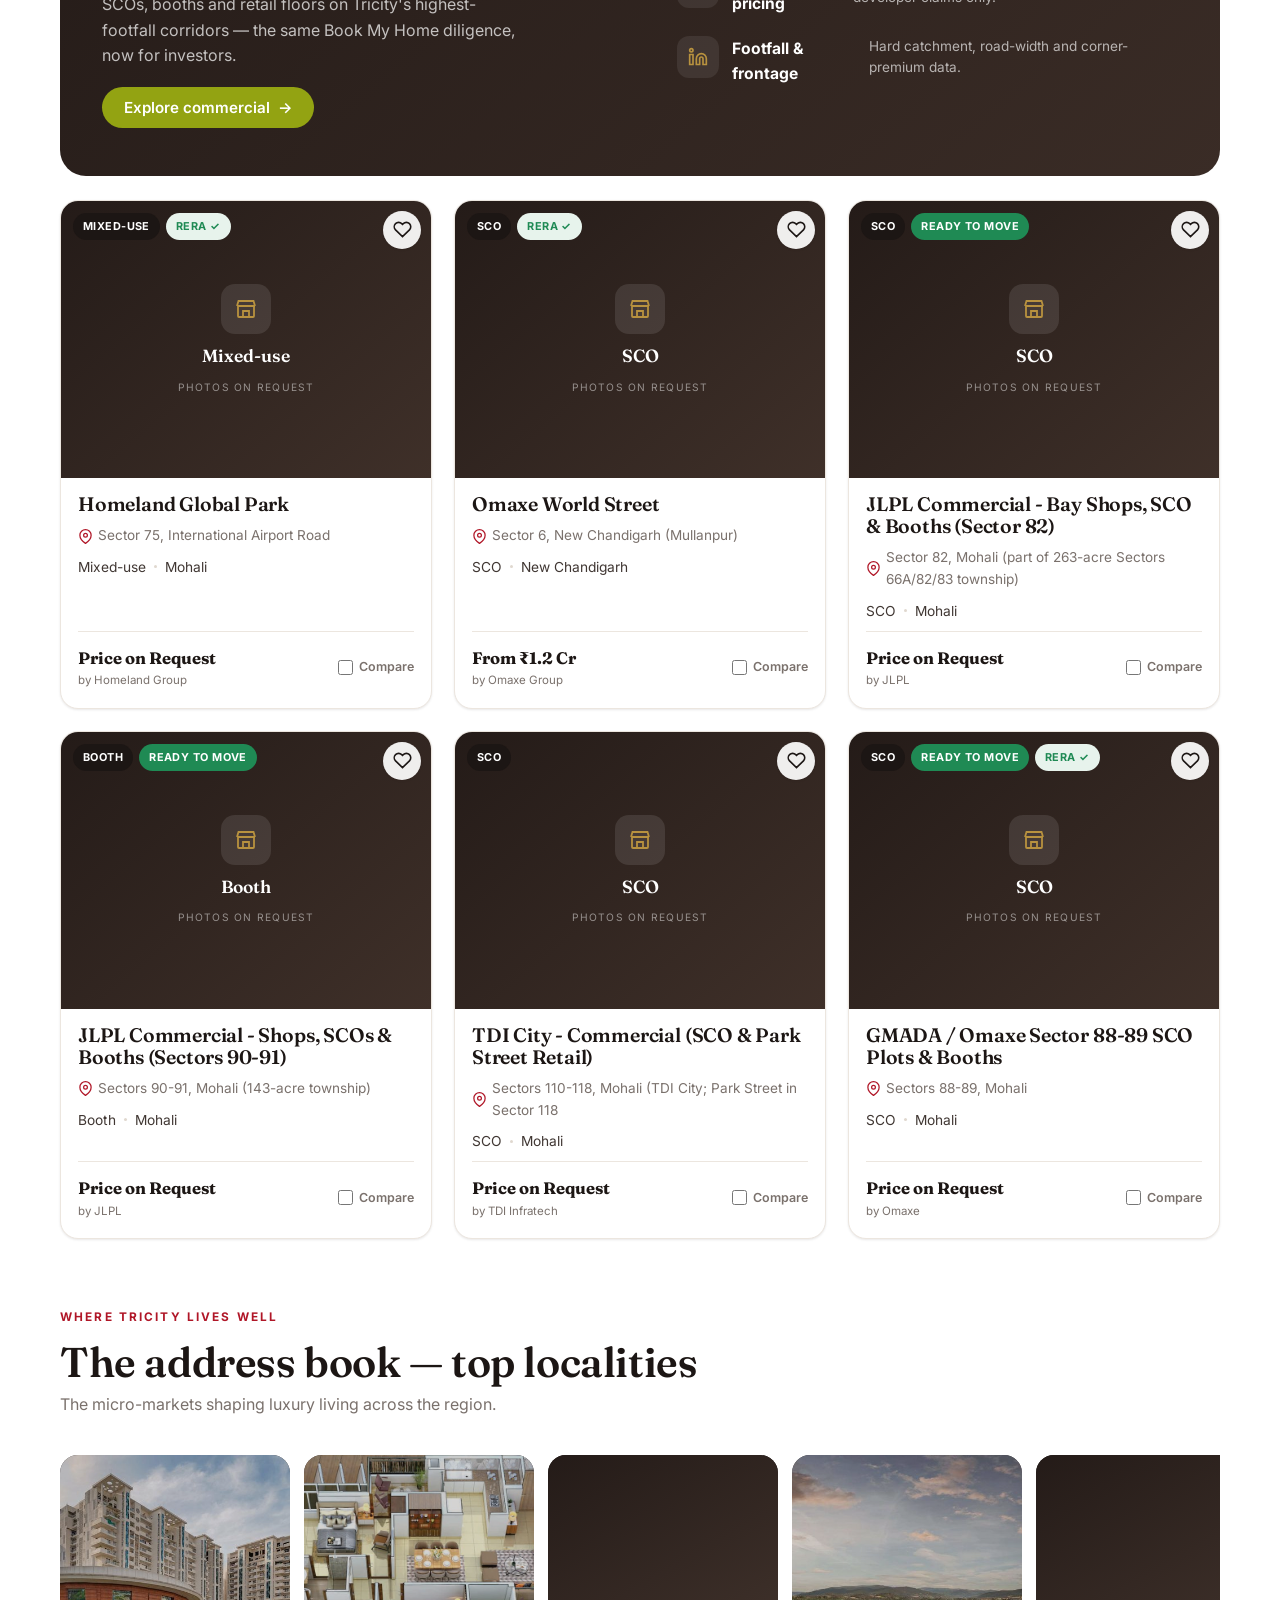
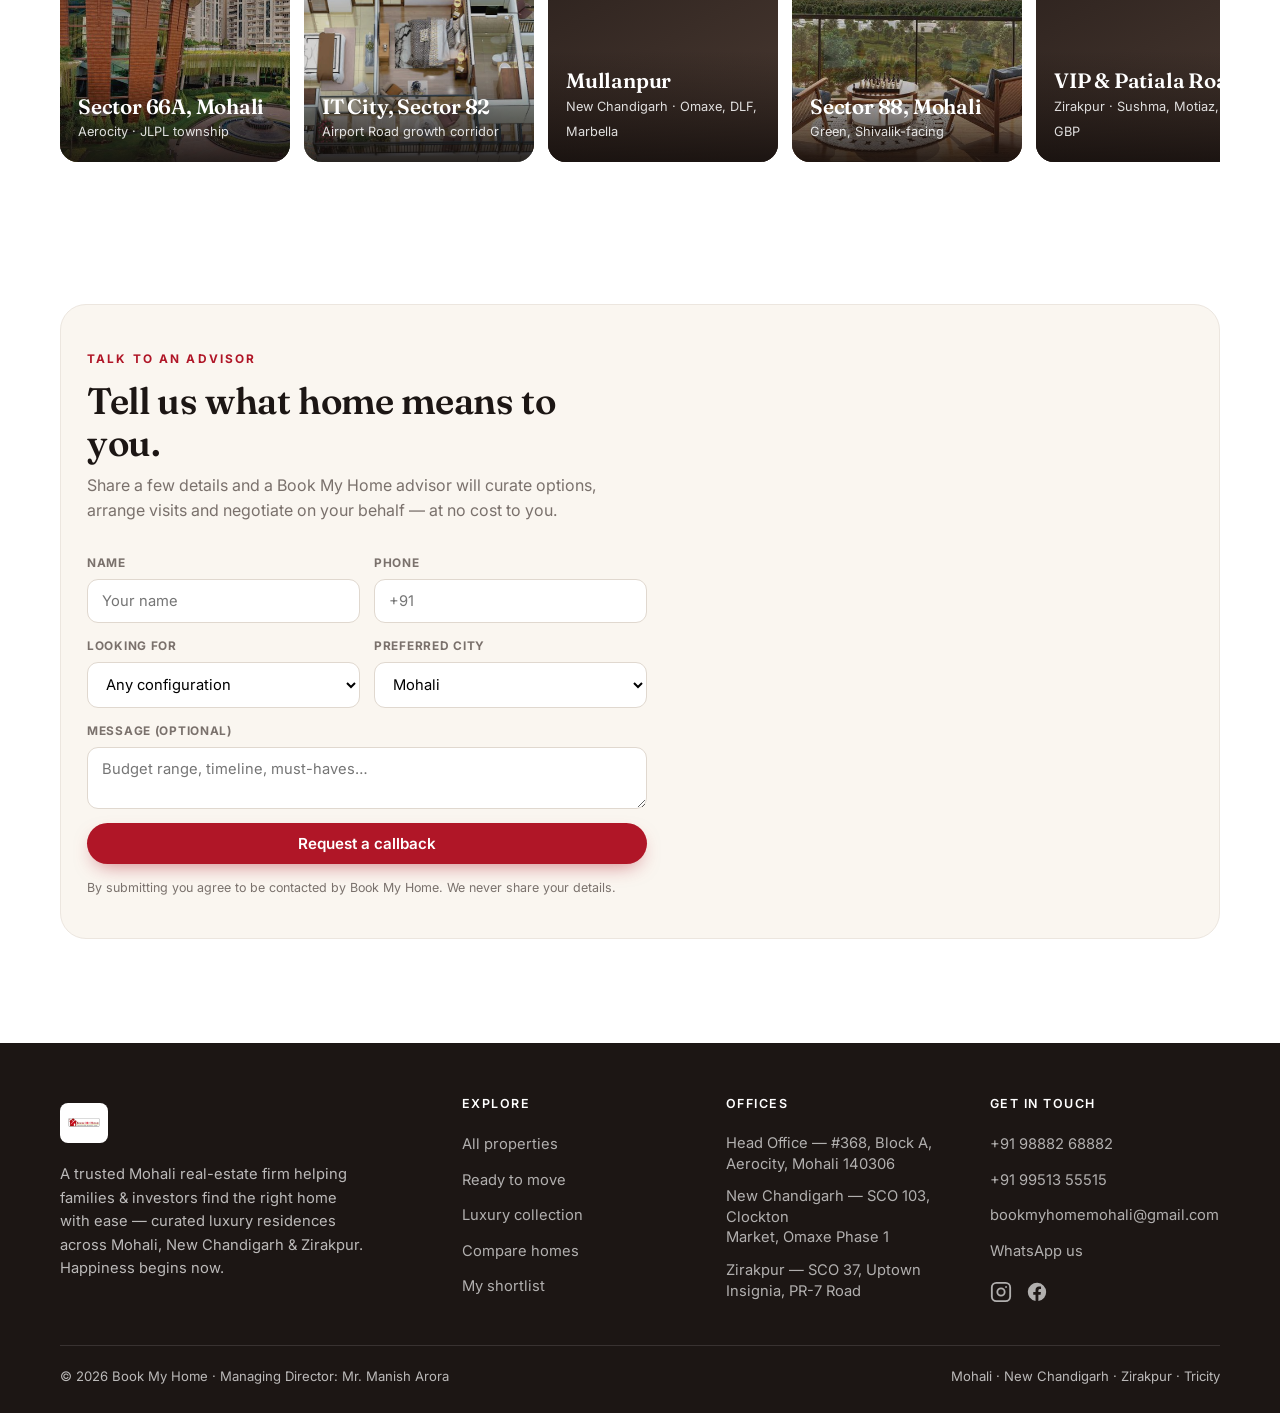
==== commit 470ce46e: "Add 5 new projects, Plots category, plot Maps + email-gated brochures - New listings: Opus One (GB R" ====
--- a/index.html
+++ b/index.html
@@ -45,7 +45,7 @@
         <div class="go"><button class="btn btn-primary btn-block" type="submit">Search Homes</button></div>
       </form>
       <div class="hero-stats">
-        <div class="s"><b id="stProj">26</b><span>Curated projects</span></div>
+        <div class="s"><b id="stProj">29</b><span>Curated projects</span></div>
         <div class="s"><b>3</b><span>Tricity cities</span></div>
         <div class="s"><b>RERA ✓</b><span>verified-first</span></div>
       </div>
@@ -60,9 +60,9 @@
   <div class="wrap" style="padding-top:26px;padding-bottom:8px">
     <div class="chips" id="quickChips">
       <a class="chip" href="listings.html?status=Ready">Ready to Move</a>
+      <a class="chip" href="listings.html?category=Plots">Plots</a>
+      <a class="chip" href="maps.html">Plot maps</a>
       <a class="chip" href="listings.html?city=New%20Chandigarh">New Chandigarh</a>
-      <a class="chip" href="listings.html?city=Zirakpur">Zirakpur</a>
-      <a class="chip" href="listings.html?bhk=3">3 BHK</a>
       <a class="chip" href="listings.html?category=Commercial">SCOs &amp; Commercial</a>
       <a class="chip" href="listings.html">Browse all →</a>
     </div>
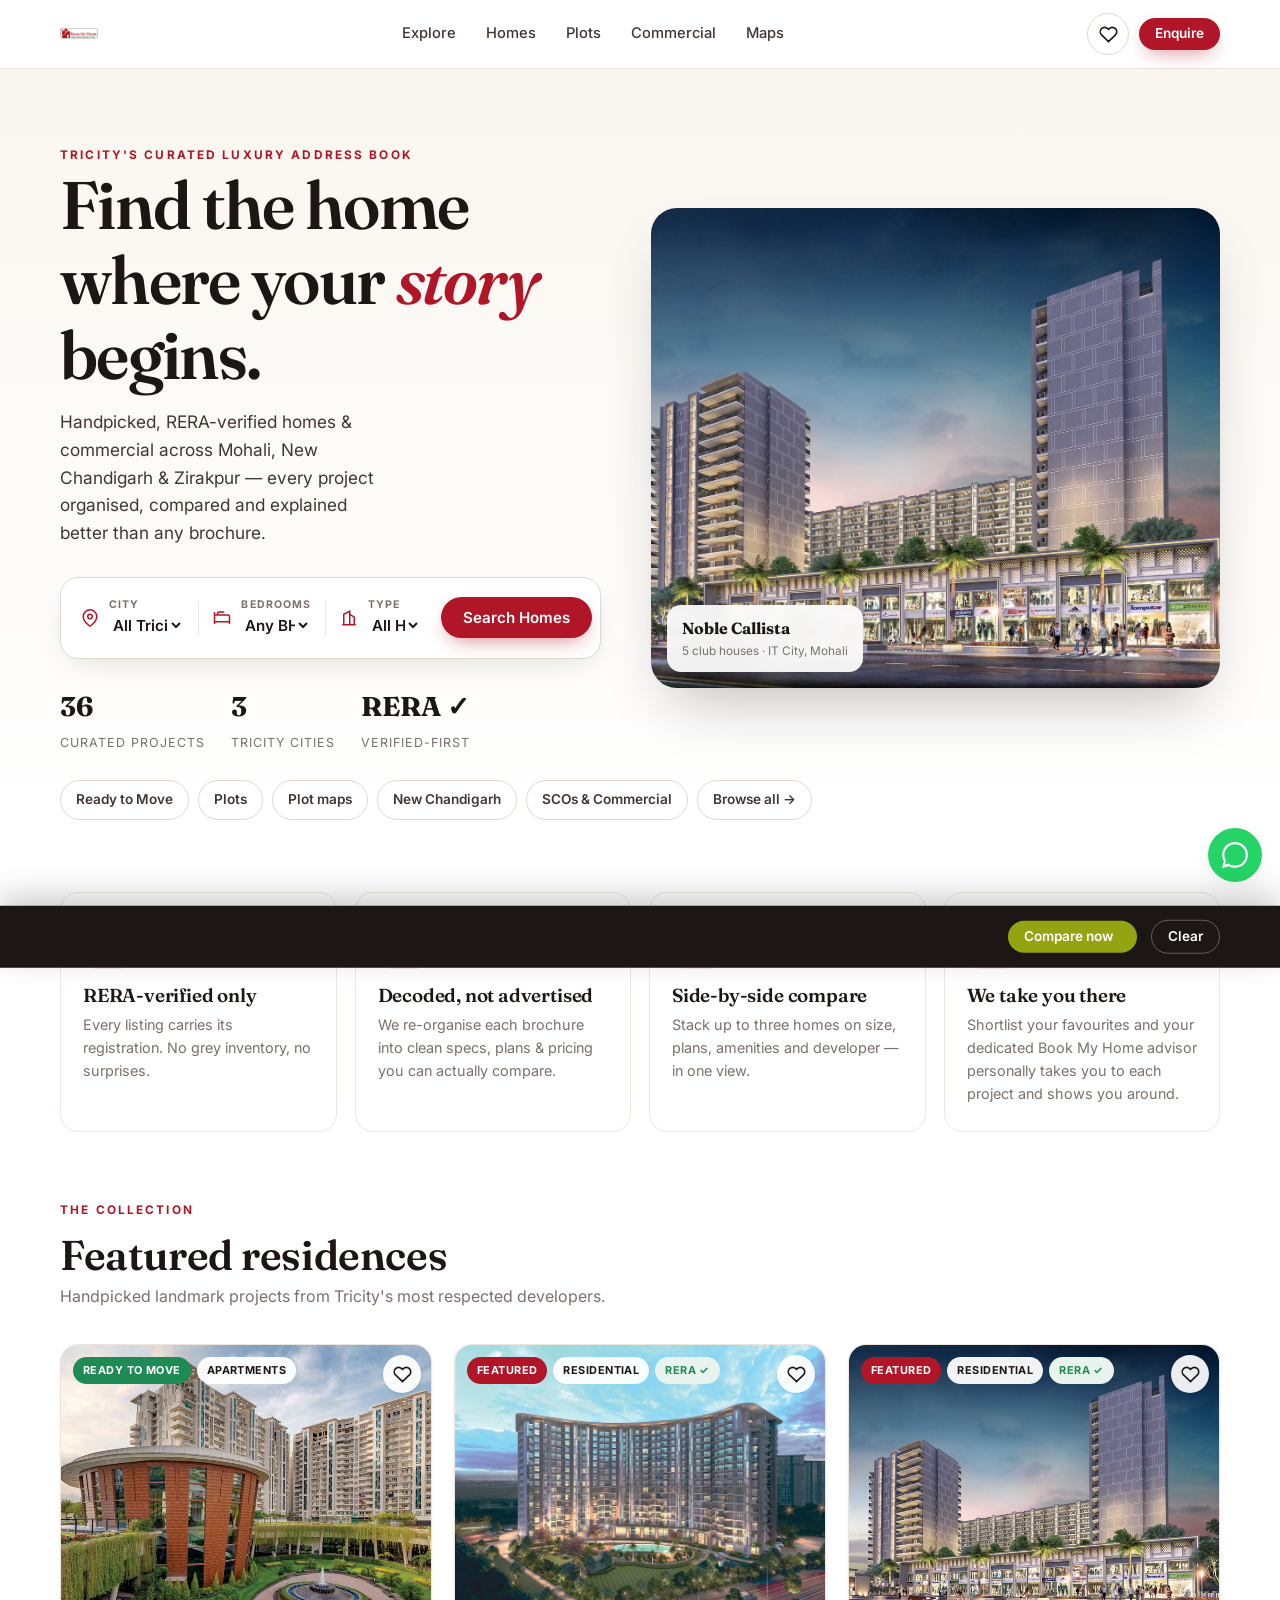
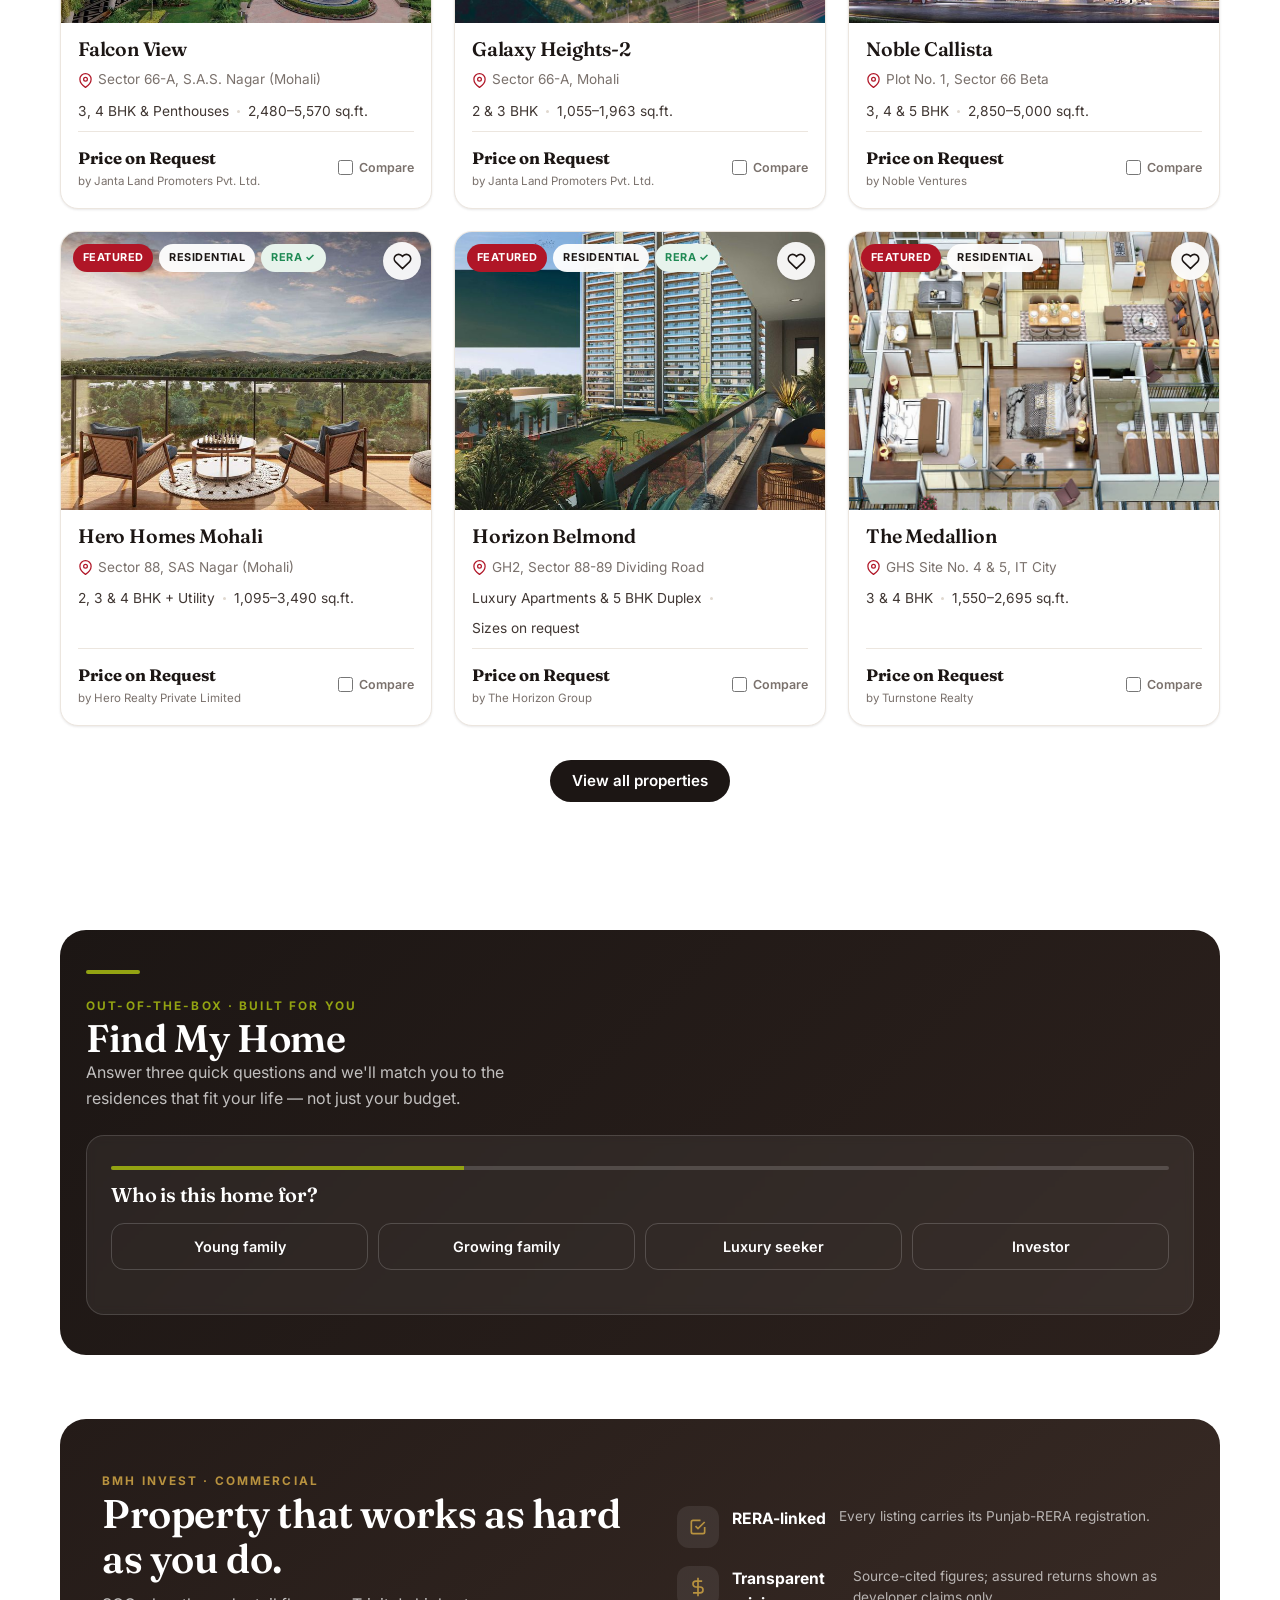
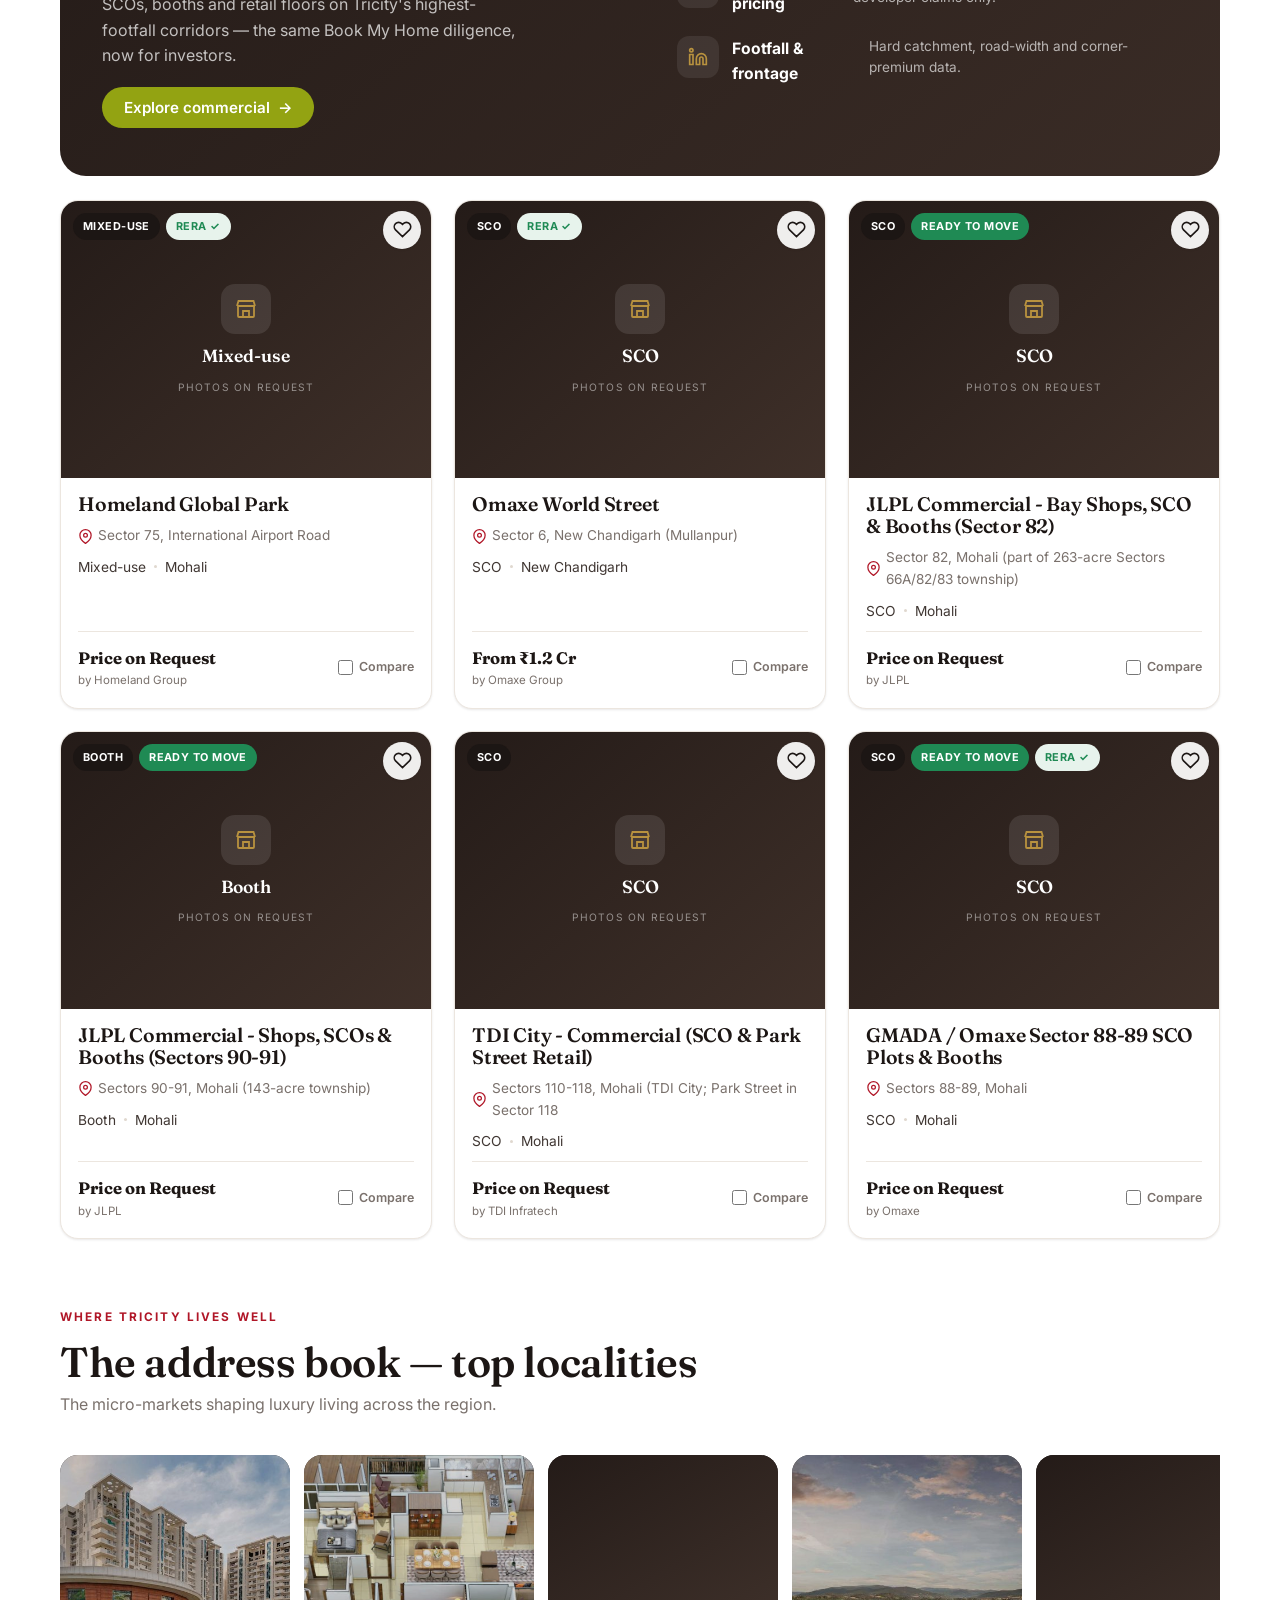
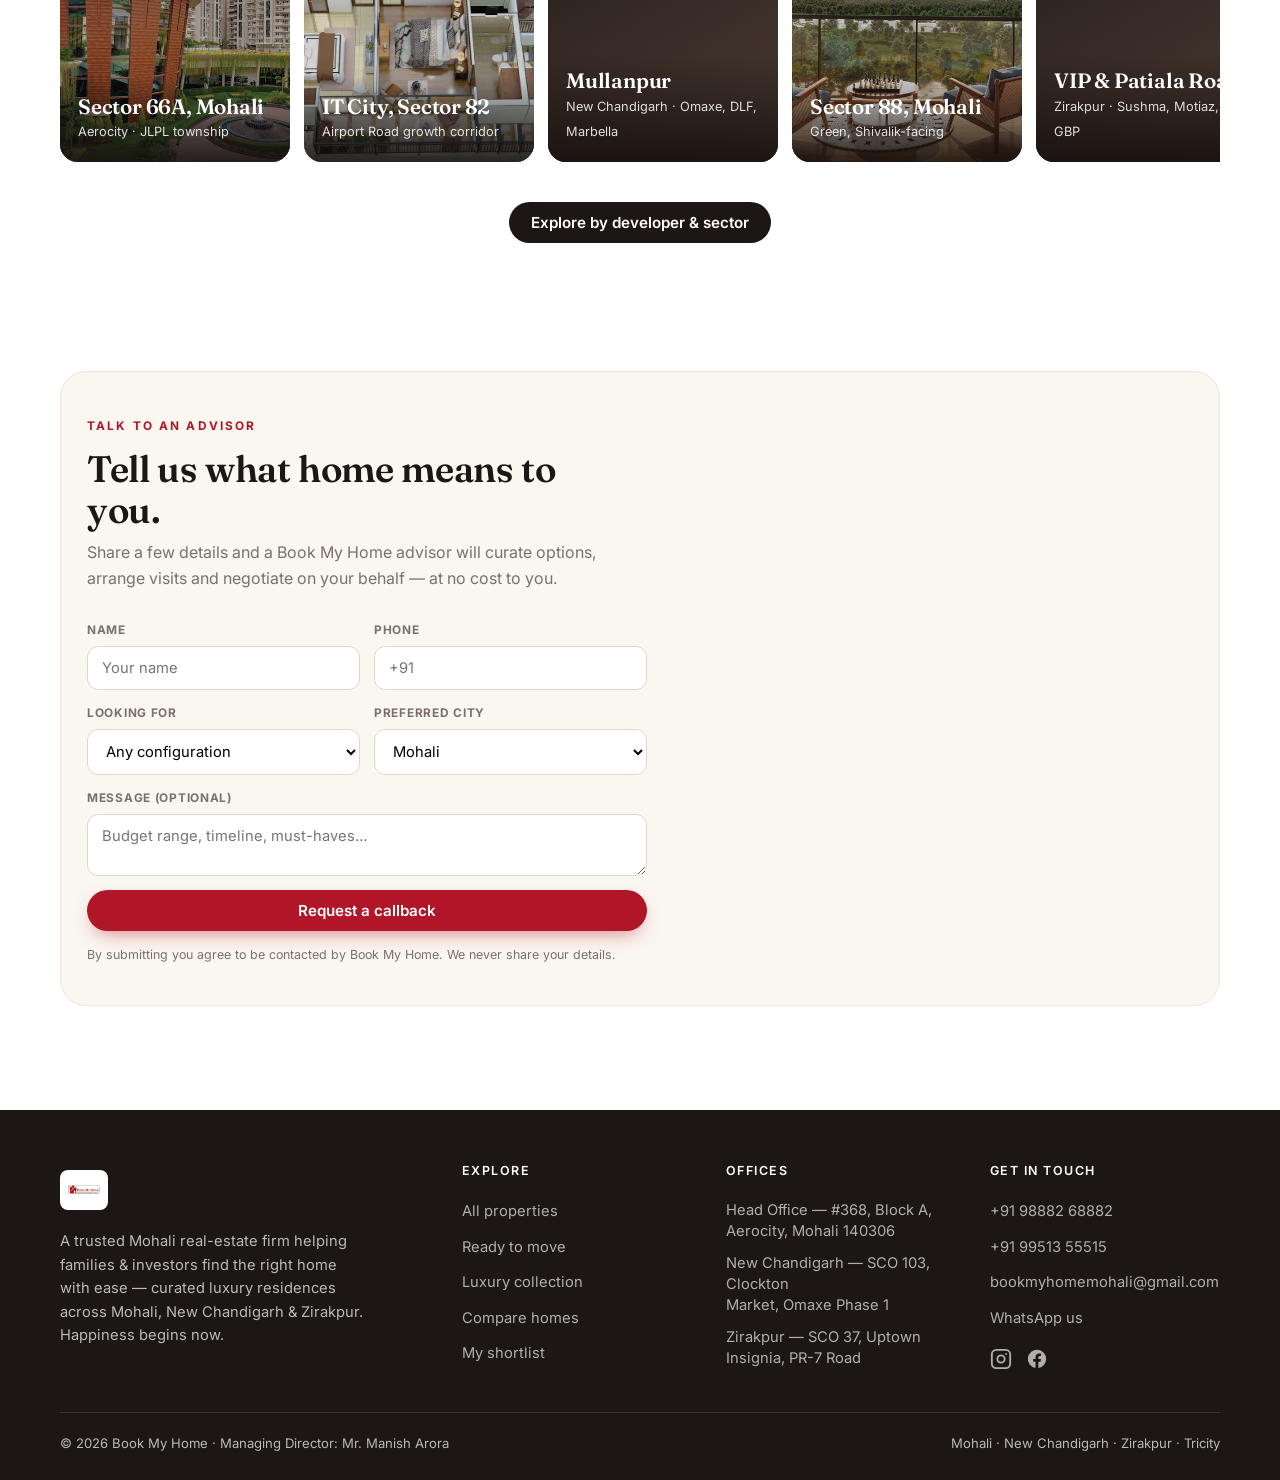
==== commit 3ccf439c: "Add Explore hub: browse by developer, sector, city & type - New explore.html directory: type/city ti" ====
--- a/index.html
+++ b/index.html
@@ -156,6 +156,7 @@
       <p>The micro-markets shaping luxury living across the region.</p>
     </div>
     <div class="loc-strip" id="locStrip"></div>
+    <div class="center" style="margin-top:26px"><a href="explore.html" class="btn btn-dark">Explore by developer &amp; sector</a></div>
   </div>
 </section>
 
--- a/assets/css/styles.css
+++ b/assets/css/styles.css
@@ -305,6 +305,18 @@
 .q-progress{height:4px;background:rgba(255,255,255,.16);border-radius:2px;overflow:hidden;margin-top:6px}
 .q-progress i{display:block;height:100%;background:var(--accent);transition:.4s;width:25%}
 
+/* ---------- explore directory tiles ---------- */
+.dir-grid{display:grid;gap:12px;grid-template-columns:repeat(auto-fill,minmax(220px,1fr))}
+.dir-grid.type{grid-template-columns:repeat(auto-fill,minmax(230px,1fr))}
+.dir-grid.city{grid-template-columns:repeat(auto-fit,minmax(260px,1fr))}
+.dir-tile{display:flex;align-items:center;gap:13px;padding:15px 17px;border:1px solid var(--line);border-radius:var(--radius-sm);background:#fff;transition:.18s}
+.dir-tile:hover{border-color:var(--brand);transform:translateY(-2px);box-shadow:var(--shadow-sm)}
+.dir-tile .ti{width:42px;height:42px;border-radius:12px;background:var(--brand-soft);color:var(--brand);display:grid;place-items:center;flex-shrink:0}
+.dir-tile .tx{flex:1;min-width:0}
+.dir-tile .tx b{display:block;font-family:var(--serif);font-weight:600;font-size:1.04rem;color:var(--ink);white-space:nowrap;overflow:hidden;text-overflow:ellipsis}
+.dir-tile .tx span{font-size:.8rem;color:var(--muted);white-space:nowrap;overflow:hidden;text-overflow:ellipsis;display:block}
+.dir-tile .ct{font-size:.78rem;color:#fff;background:var(--brand);border-radius:999px;padding:3px 10px;font-weight:700;min-width:26px;text-align:center;flex-shrink:0}
+
 /* ---------- BMH Invest commercial band ---------- */
 .invest-band{background:linear-gradient(140deg,#241b18,#3a2c26);border-radius:var(--radius-lg);padding:38px 26px;display:grid;gap:30px;color:#fff}
 @media(min-width:880px){.invest-band{grid-template-columns:1.05fr 1fr;align-items:center;padding:48px 42px;gap:48px}}
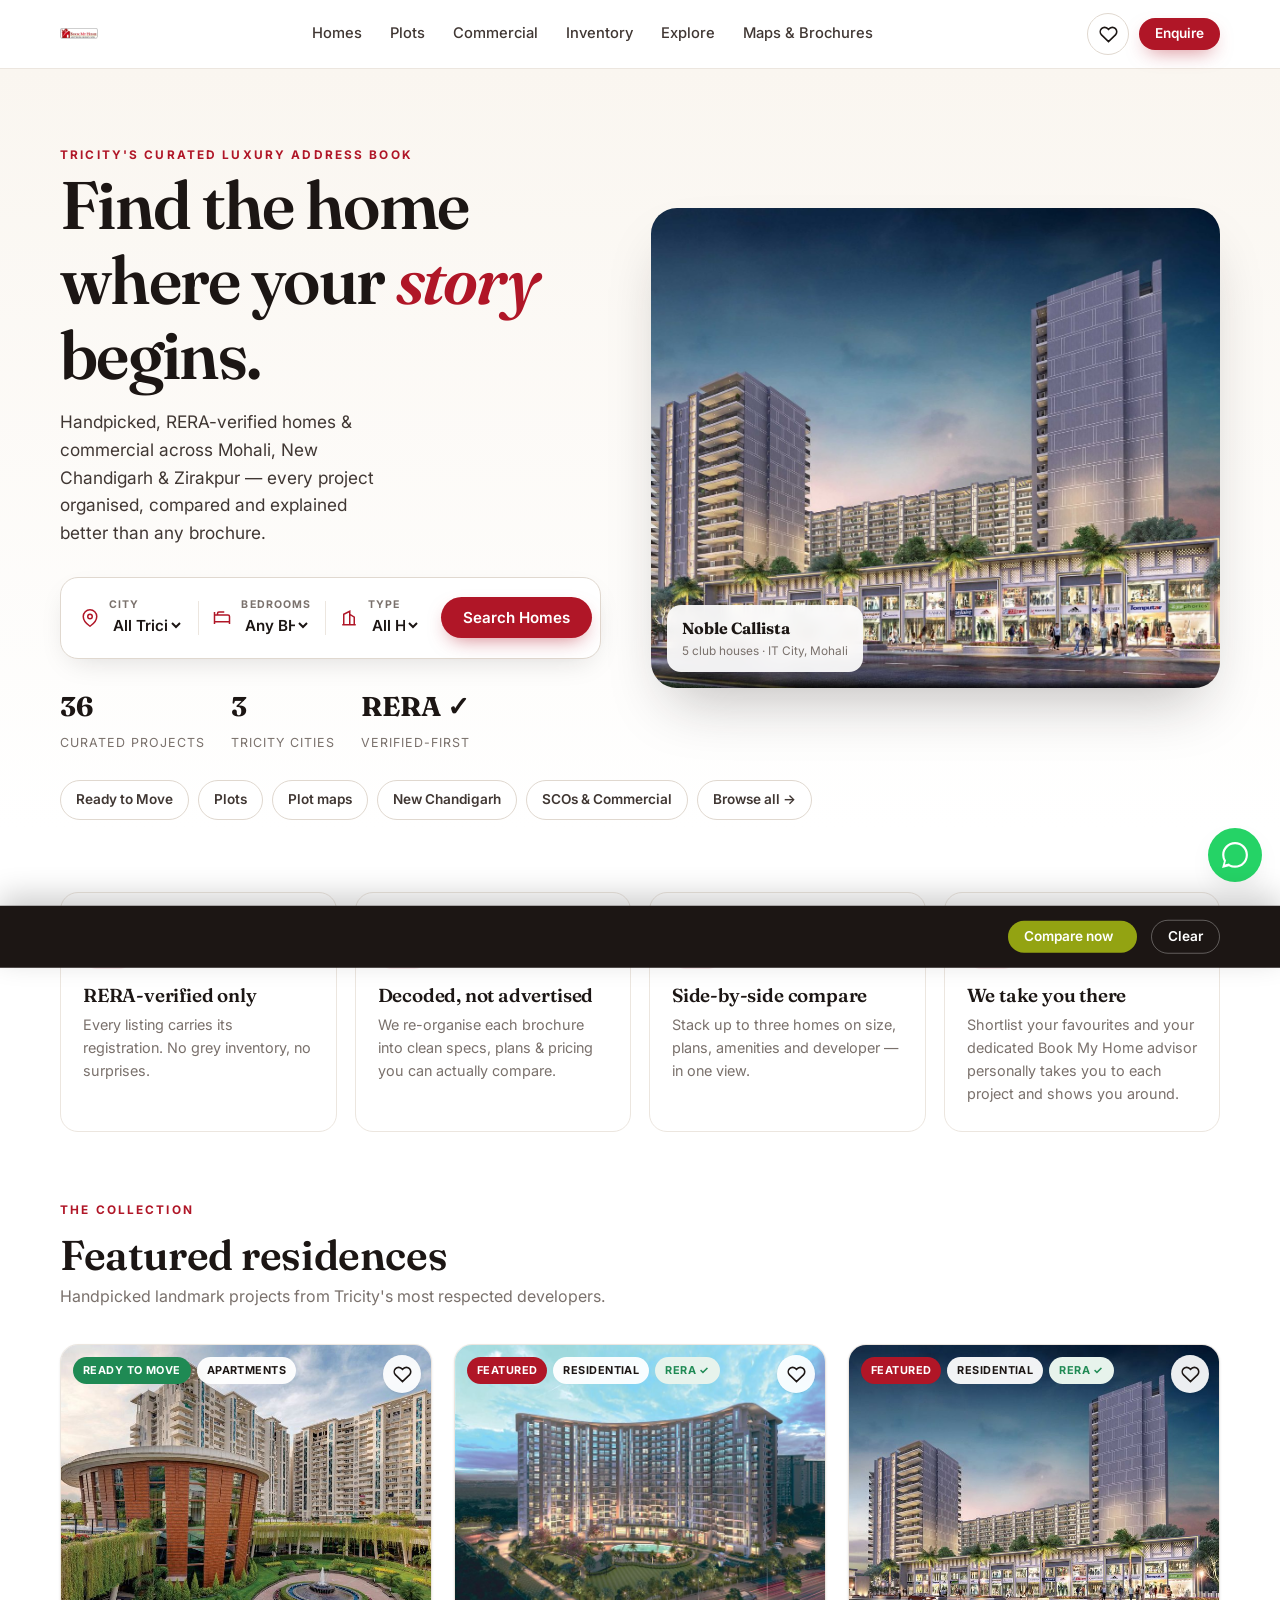
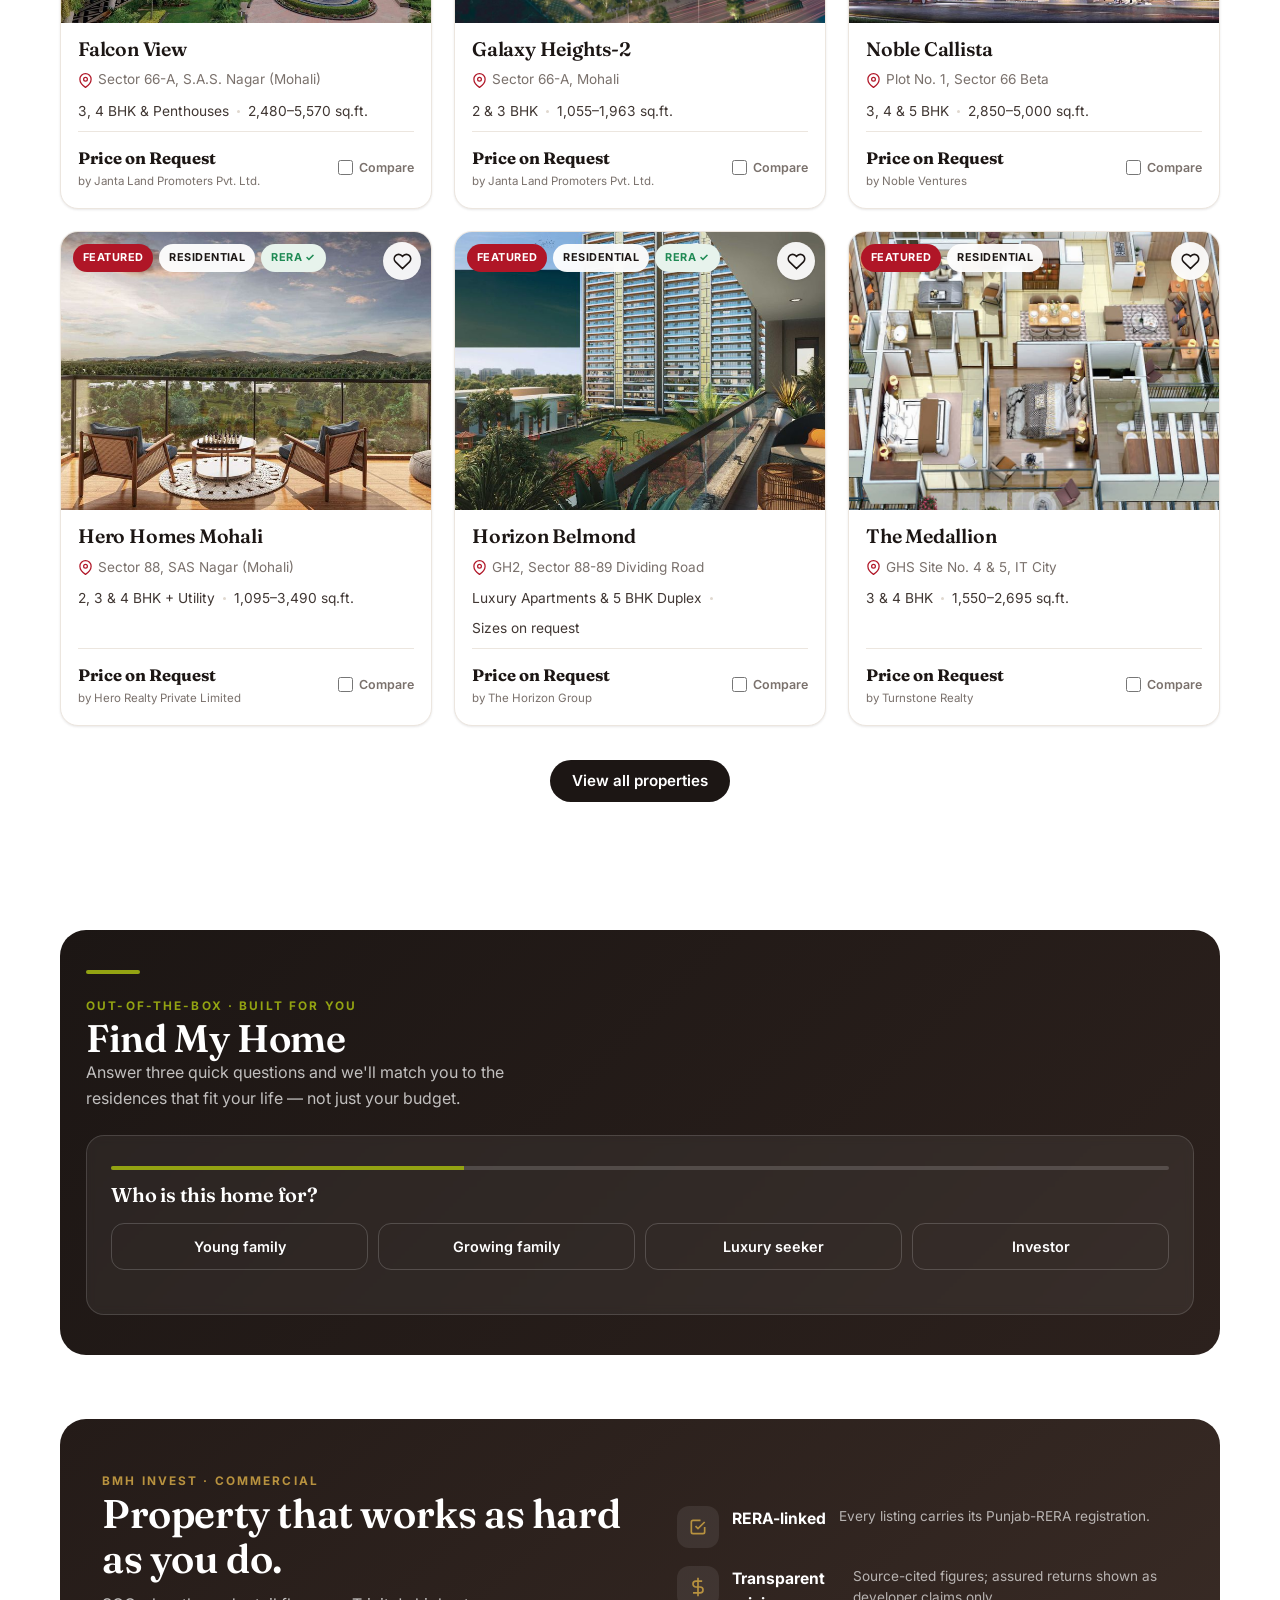
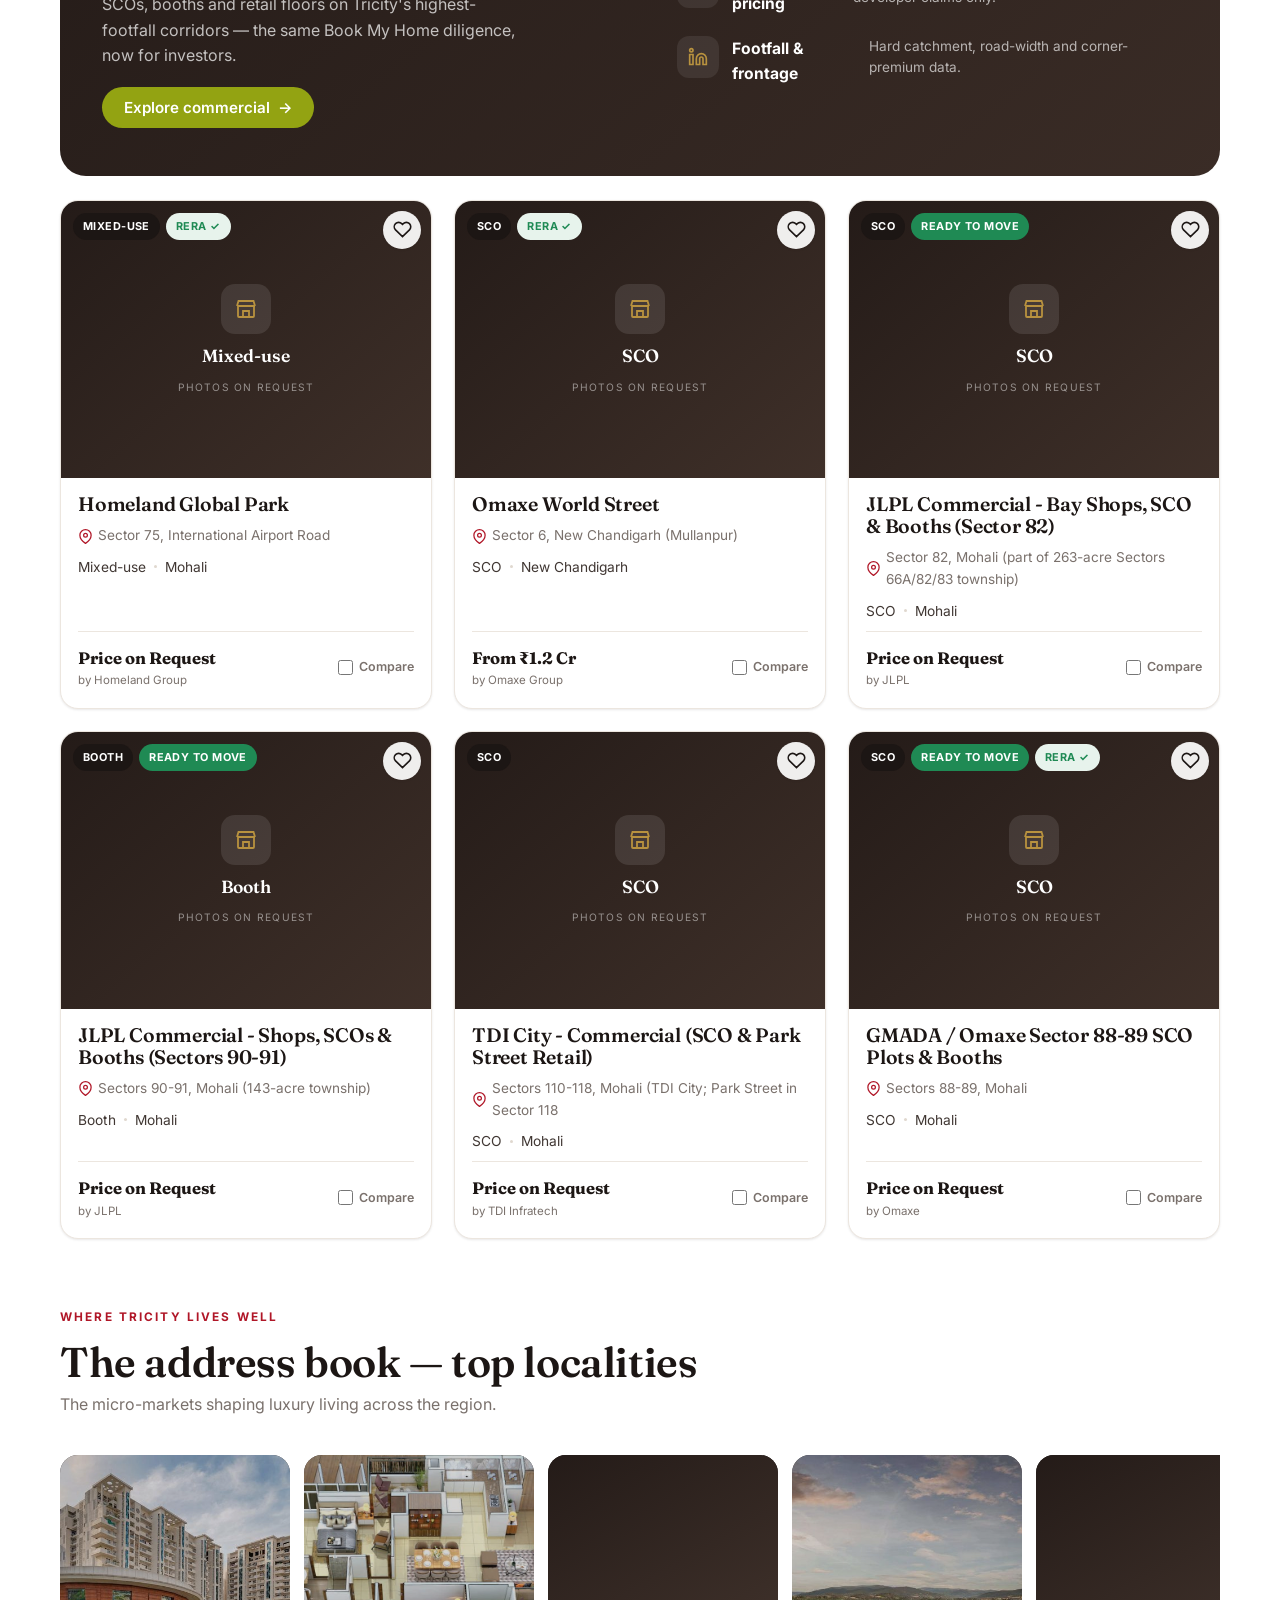
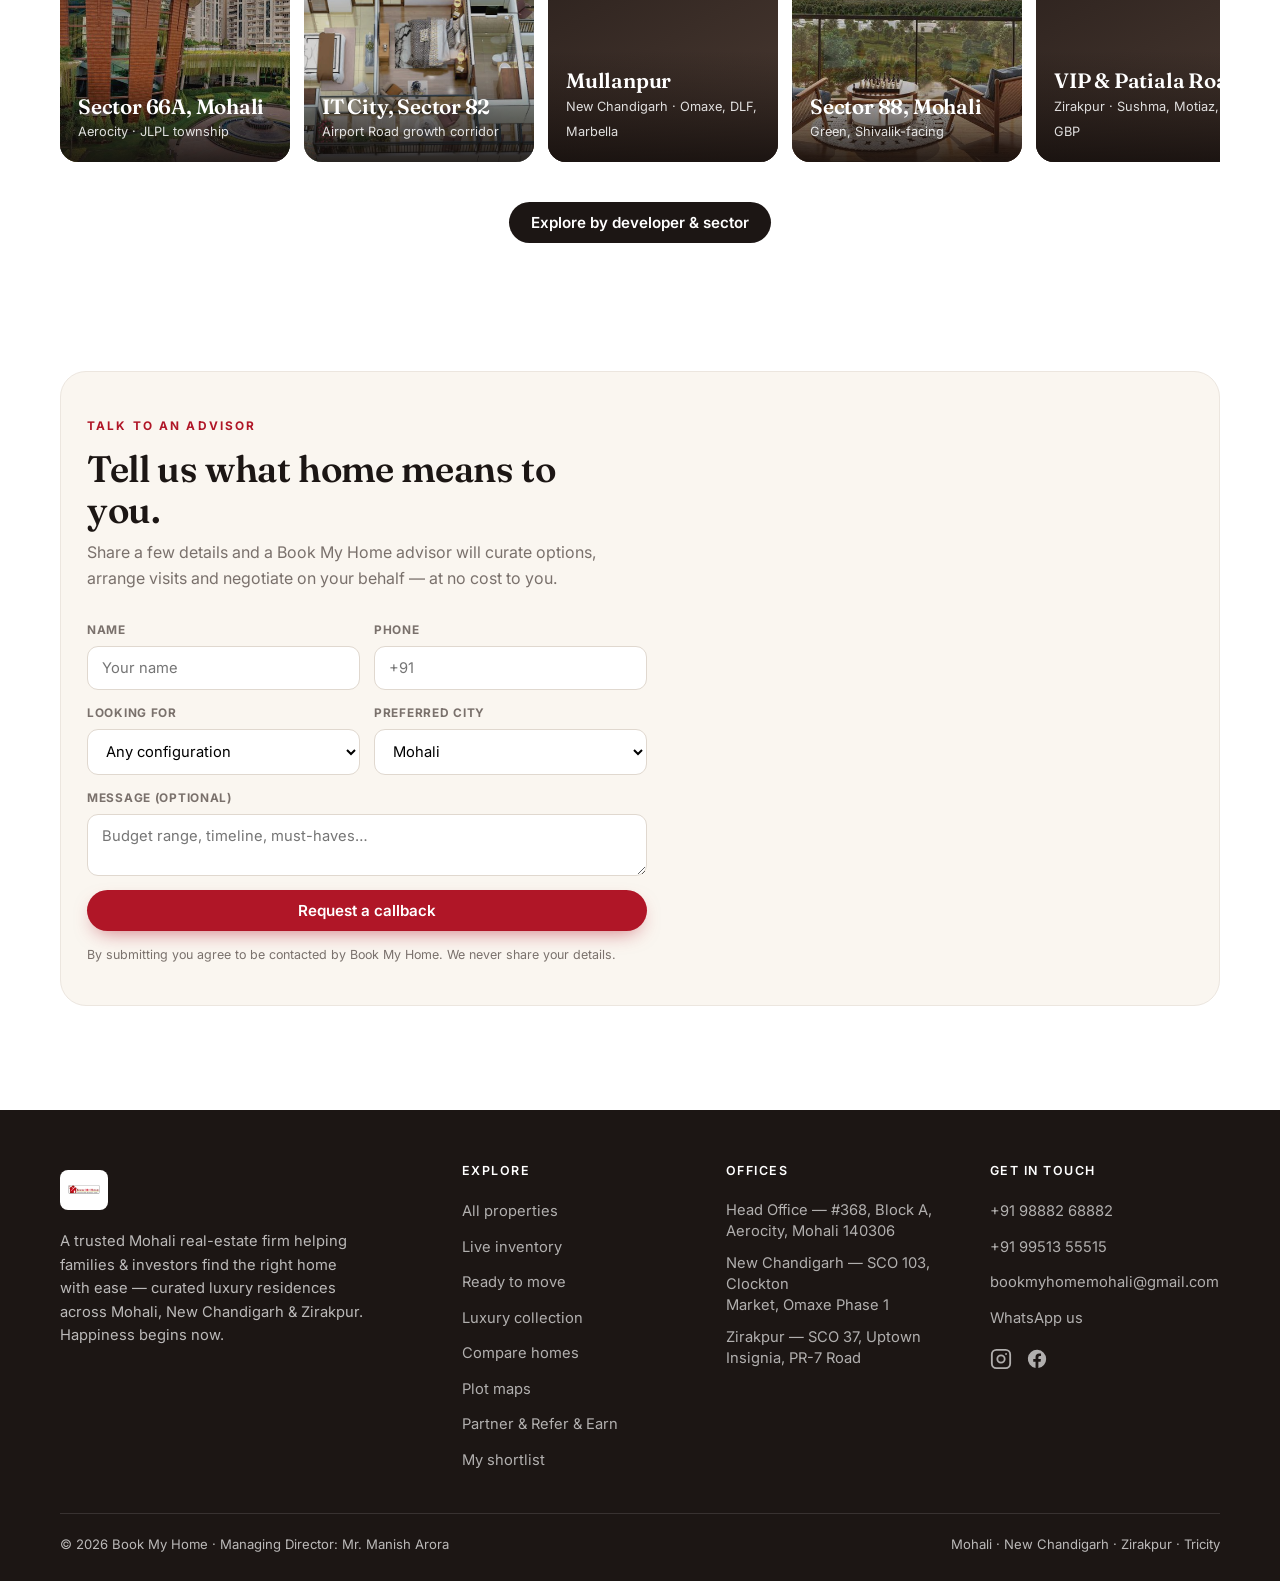
==== commit 940aaf4b: "Inventory: edit units + Residential/Commercial sections; logo app icon - Public inventory: Residenti" ====
--- a/index.html
+++ b/index.html
@@ -9,7 +9,11 @@
 <link rel="preconnect" href="https://fonts.gstatic.com" crossorigin>
 <link href="https://fonts.googleapis.com/css2?family=Fraunces:ital,opsz,wght@0,9..144,400;0,9..144,500;0,9..144,600;1,9..144,500&family=Inter:wght@400;500;600;700&display=swap" rel="stylesheet">
 <link rel="stylesheet" href="assets/css/styles.css">
-<link rel="icon" href="assets/img/logo.jpg">
+<link rel="icon" type="image/png" sizes="48x48" href="assets/img/favicon.png">
+<link rel="icon" type="image/png" sizes="192x192" href="assets/img/icon-192.png">
+<link rel="apple-touch-icon" href="assets/img/apple-touch-icon.png">
+<link rel="manifest" href="site.webmanifest">
+<meta name="theme-color" content="#b01627">
 </head>
 <body>
 
--- a/assets/css/styles.css
+++ b/assets/css/styles.css
@@ -86,7 +86,8 @@
 .brand .bk{font-family:var(--serif);font-weight:600;font-size:1.18rem;letter-spacing:-.01em;line-height:1}
 .brand .bk b{color:var(--brand)}
 .brand small{display:block;font-family:var(--sans);font-size:.56rem;letter-spacing:.22em;text-transform:uppercase;color:var(--muted);margin-top:3px}
-.nav-links{display:none;gap:30px;align-items:center}
+.nav-links{display:none;gap:22px;align-items:center}
+@media(min-width:1100px){.nav-links{gap:28px}}
 .nav-links a{font-size:.92rem;font-weight:500;color:var(--ink-2);position:relative}
 .nav-links a:hover{color:var(--brand)}
 .nav-actions{display:flex;align-items:center;gap:10px}
@@ -287,7 +288,7 @@
 @media(min-width:1000px){.vp-grid{grid-template-columns:repeat(4,1fr)}}
 .vp{padding:26px 22px;border:1px solid var(--line);border-radius:var(--radius);background:#fff;transition:.25s}
 .vp:hover{border-color:var(--brand);transform:translateY(-3px);box-shadow:var(--shadow)}
-.vp .ic{width:50px;height:50px;border-radius:14px;background:var(--brand-soft);color:var(--brand);display:grid;place-items:center;margin-bottom:16px}
+.vp .ic{width:50px;height:50px;border-radius:14px;background:var(--brand-soft);color:var(--brand);display:grid;place-items:center;margin-bottom:16px;font-family:var(--serif);font-weight:600;font-size:1.35rem}
 .vp h3{font-size:1.18rem;margin-bottom:7px}
 .vp p{font-size:.9rem;color:var(--muted)}
 
@@ -305,6 +306,31 @@
 .q-progress{height:4px;background:rgba(255,255,255,.16);border-radius:2px;overflow:hidden;margin-top:6px}
 .q-progress i{display:block;height:100%;background:var(--accent);transition:.4s;width:25%}
 
+/* ---------- live inventory ---------- */
+.inv-grid-wrap{display:grid;gap:18px;grid-template-columns:1fr}
+@media(min-width:640px){.inv-grid-wrap{grid-template-columns:repeat(2,1fr)}}
+@media(min-width:1000px){.inv-grid-wrap{grid-template-columns:repeat(3,1fr)}}
+.inv-card{background:#fff;border:1px solid var(--line);border-radius:var(--radius);padding:18px 18px 16px;display:flex;flex-direction:column;gap:12px;box-shadow:var(--shadow-sm);transition:.2s}
+.inv-card:hover{box-shadow:var(--shadow);border-color:var(--line-2)}
+.inv-head{display:flex;justify-content:space-between;gap:10px;align-items:flex-start}
+.inv-head h3{font-size:1.2rem;line-height:1.15}
+.inv-pill{font-size:.66rem;font-weight:700;text-transform:uppercase;letter-spacing:.04em;padding:5px 10px;border-radius:999px;white-space:nowrap}
+.inv-pill.ready{background:#e7f3ec;color:#1f8a54}
+.inv-pill.uc{background:#fbeedd;color:#9a6212}
+.inv-pill.resale{background:#e6f1fb;color:#185fa5}
+.inv-specs{font-family:var(--serif);font-size:1.06rem;color:var(--ink)}
+.inv-rows{display:grid;gap:8px;border-top:1px solid var(--line);padding-top:12px}
+.inv-rows>div{display:flex;justify-content:space-between;gap:12px;font-size:.9rem}
+.inv-rows span{color:var(--muted)}
+.inv-rows b{color:var(--ink);text-align:right}
+.inv-notes{font-size:.86rem;color:var(--ink-2);background:var(--cream);border-radius:10px;padding:9px 12px;margin:0}
+.inv-foot{margin-top:auto;display:flex;gap:8px;flex-wrap:wrap}
+.inv-foot .btn{flex:1;white-space:nowrap}
+.inv-live{display:inline-flex;align-items:center;gap:5px;color:#1f8a54;font-weight:600;font-size:.82rem}
+.admin-row{display:flex;gap:12px;align-items:center;justify-content:space-between;background:#fff;border:1px solid var(--line);border-radius:var(--radius-sm);padding:12px 14px;margin-bottom:10px}
+.admin-row .meta{font-size:.86rem;color:var(--muted)}
+.admin-row b{color:var(--ink)}
+
 /* ---------- explore directory tiles ---------- */
 .dir-grid{display:grid;gap:12px;grid-template-columns:repeat(auto-fill,minmax(220px,1fr))}
 .dir-grid.type{grid-template-columns:repeat(auto-fill,minmax(230px,1fr))}
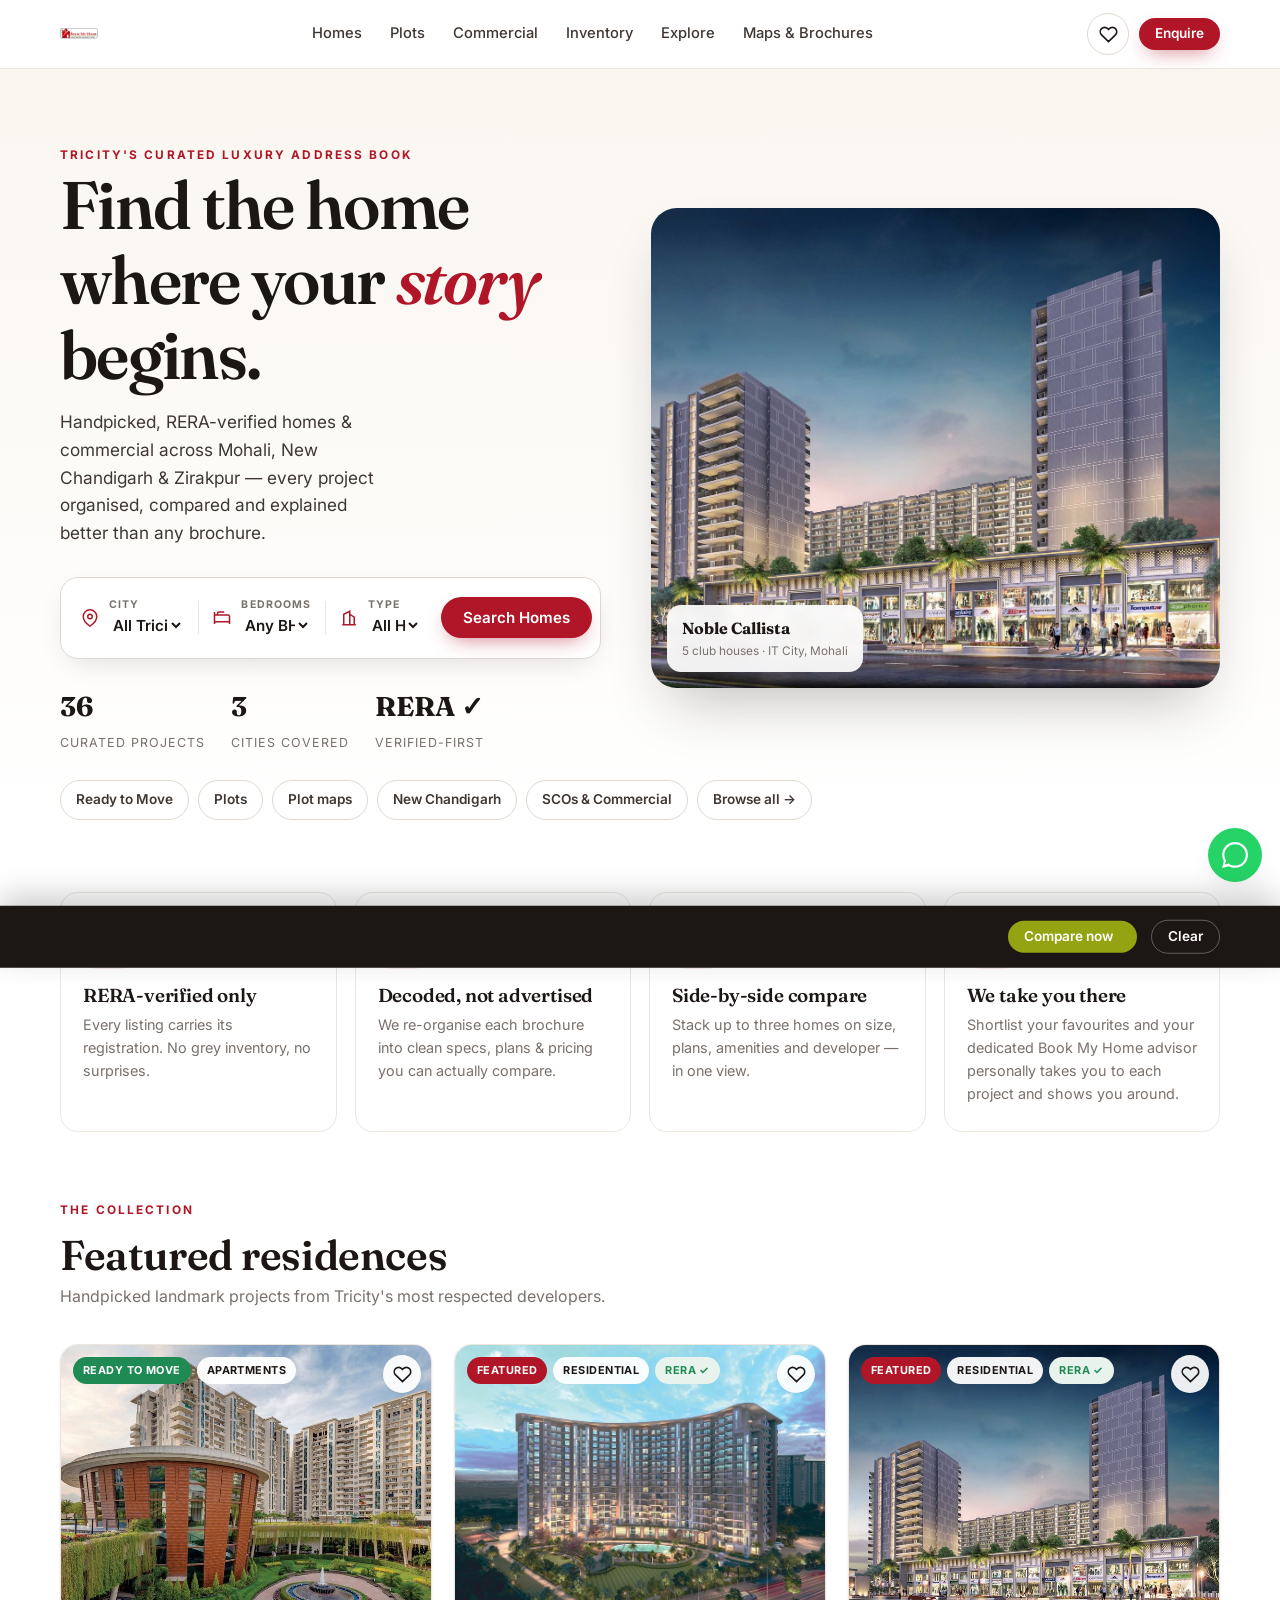
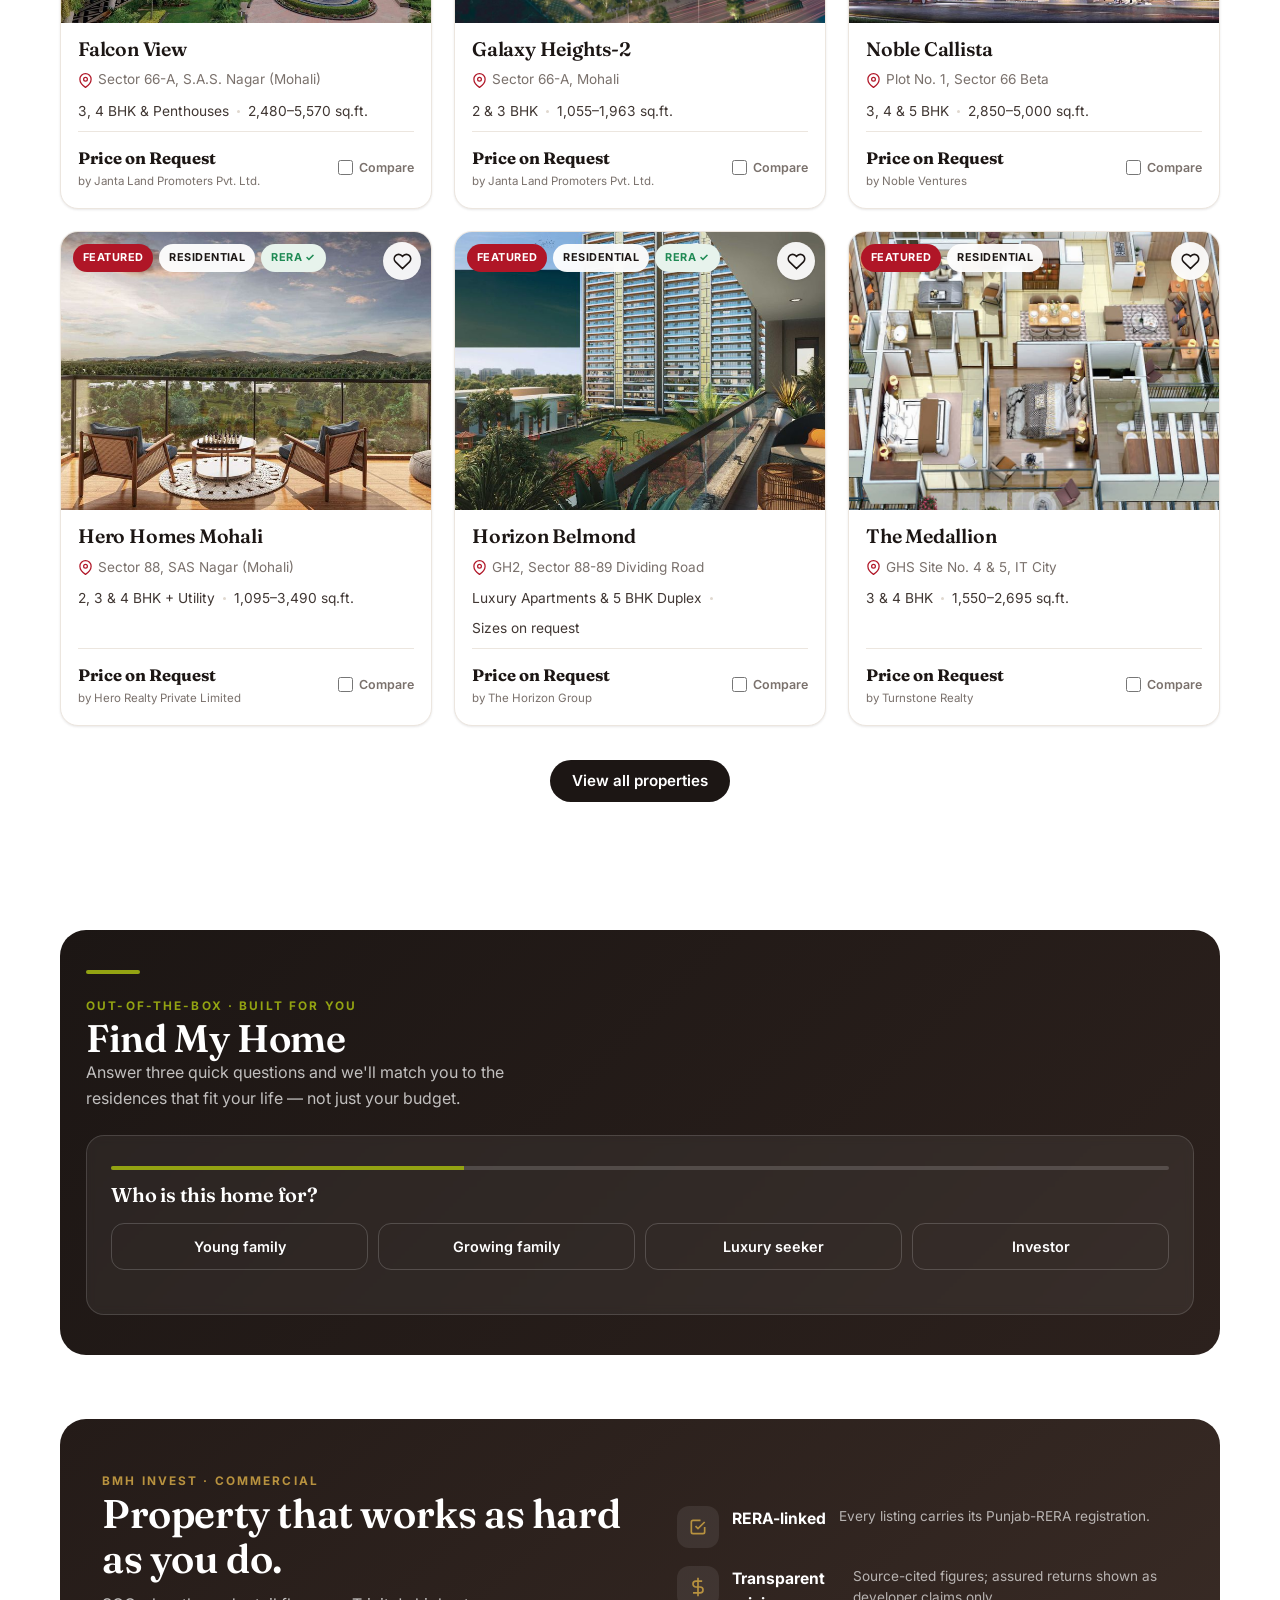
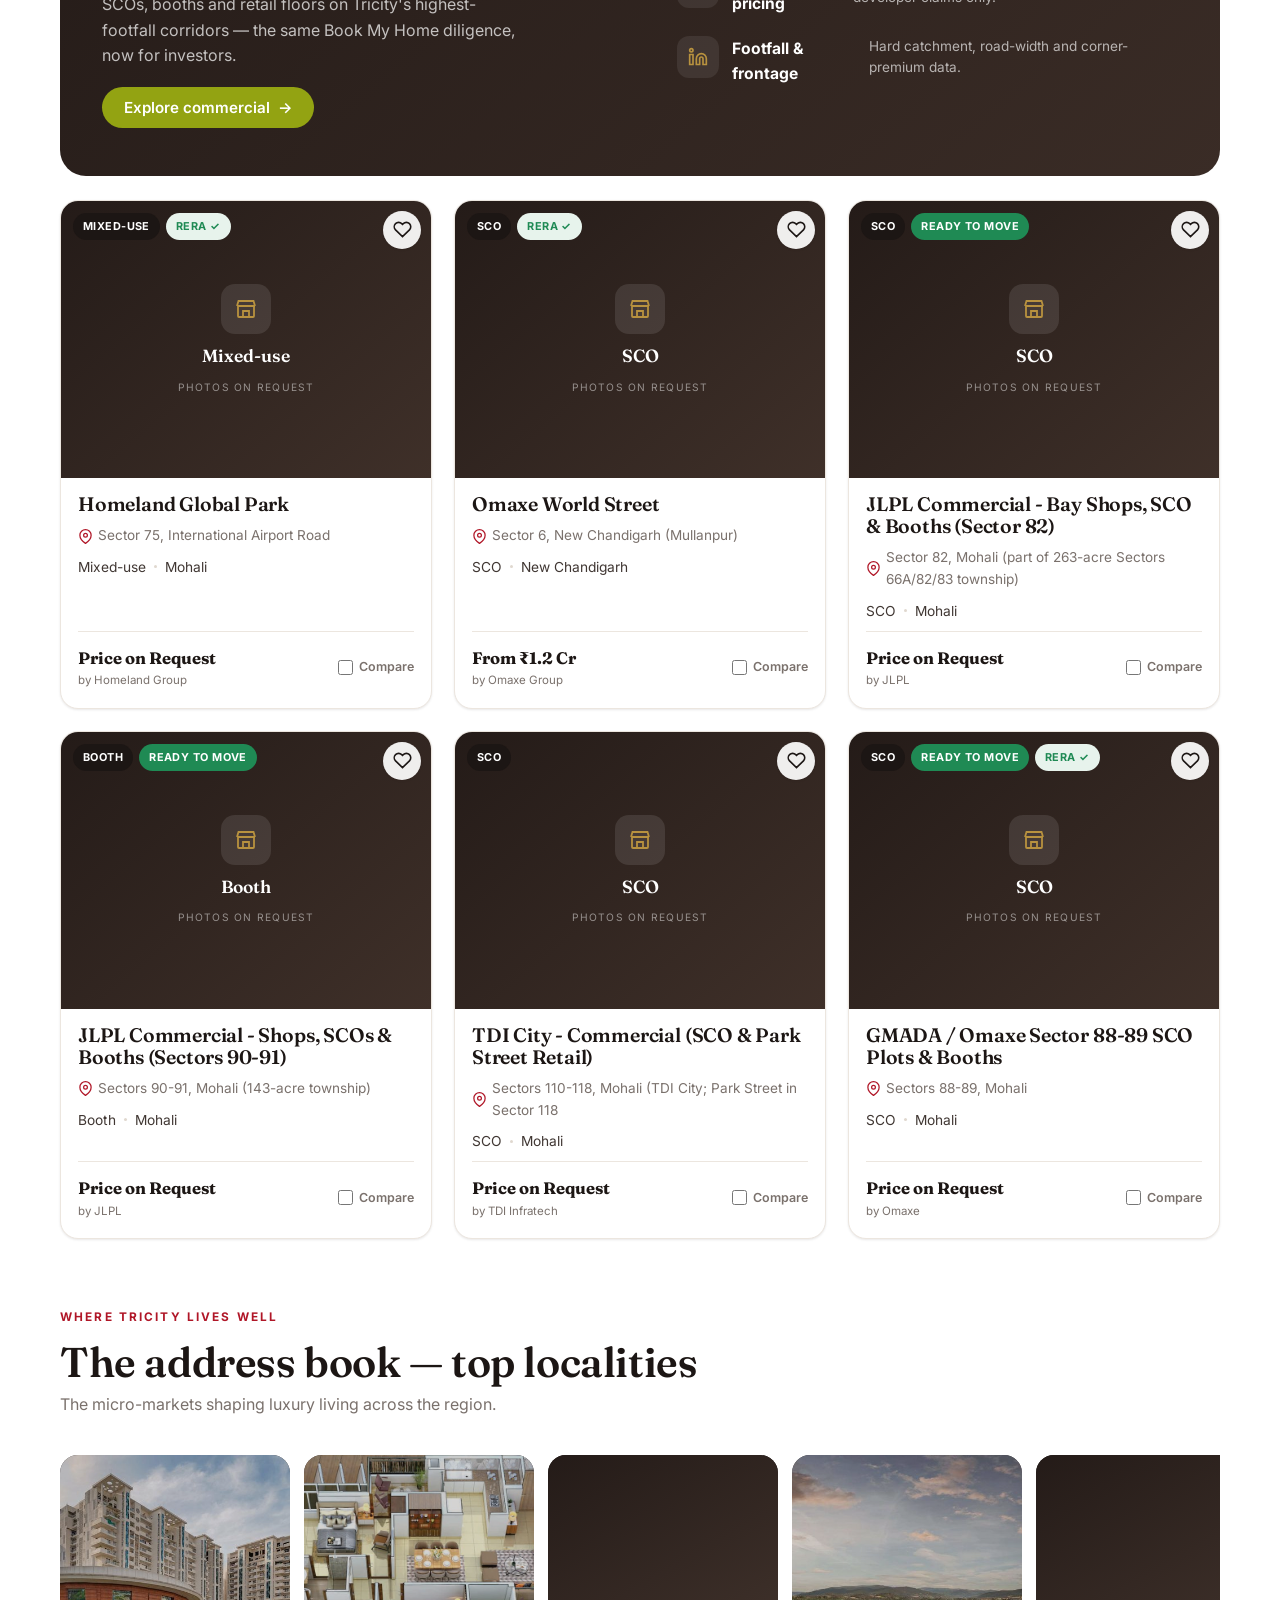
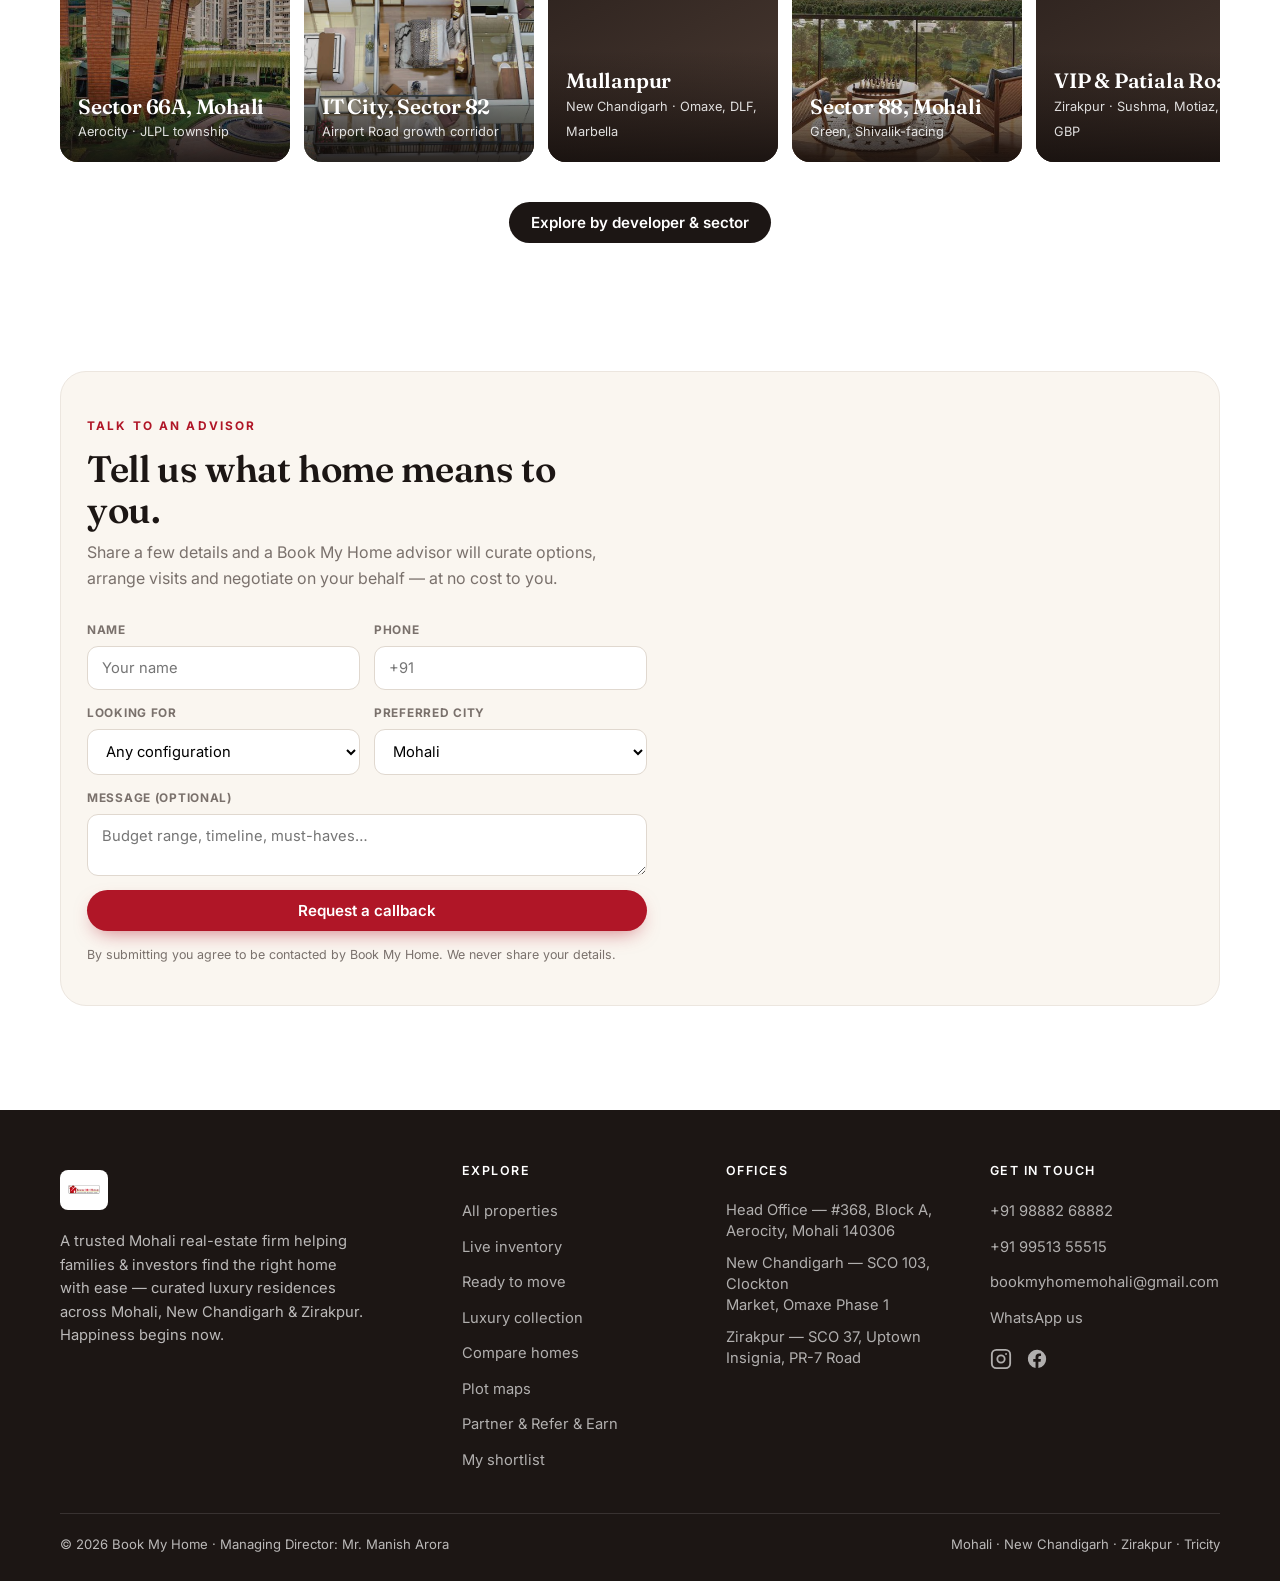
==== commit 4cf58982: "Hero stat: 'Tricity cities' -> 'Cities covered'; project count 29 -> 36 Co-Authored-By: Claude Opus " ====
--- a/index.html
+++ b/index.html
@@ -49,8 +49,8 @@
         <div class="go"><button class="btn btn-primary btn-block" type="submit">Search Homes</button></div>
       </form>
       <div class="hero-stats">
-        <div class="s"><b id="stProj">29</b><span>Curated projects</span></div>
-        <div class="s"><b>3</b><span>Tricity cities</span></div>
+        <div class="s"><b id="stProj">36</b><span>Curated projects</span></div>
+        <div class="s"><b>3</b><span>Cities covered</span></div>
         <div class="s"><b>RERA ✓</b><span>verified-first</span></div>
       </div>
     </div>
